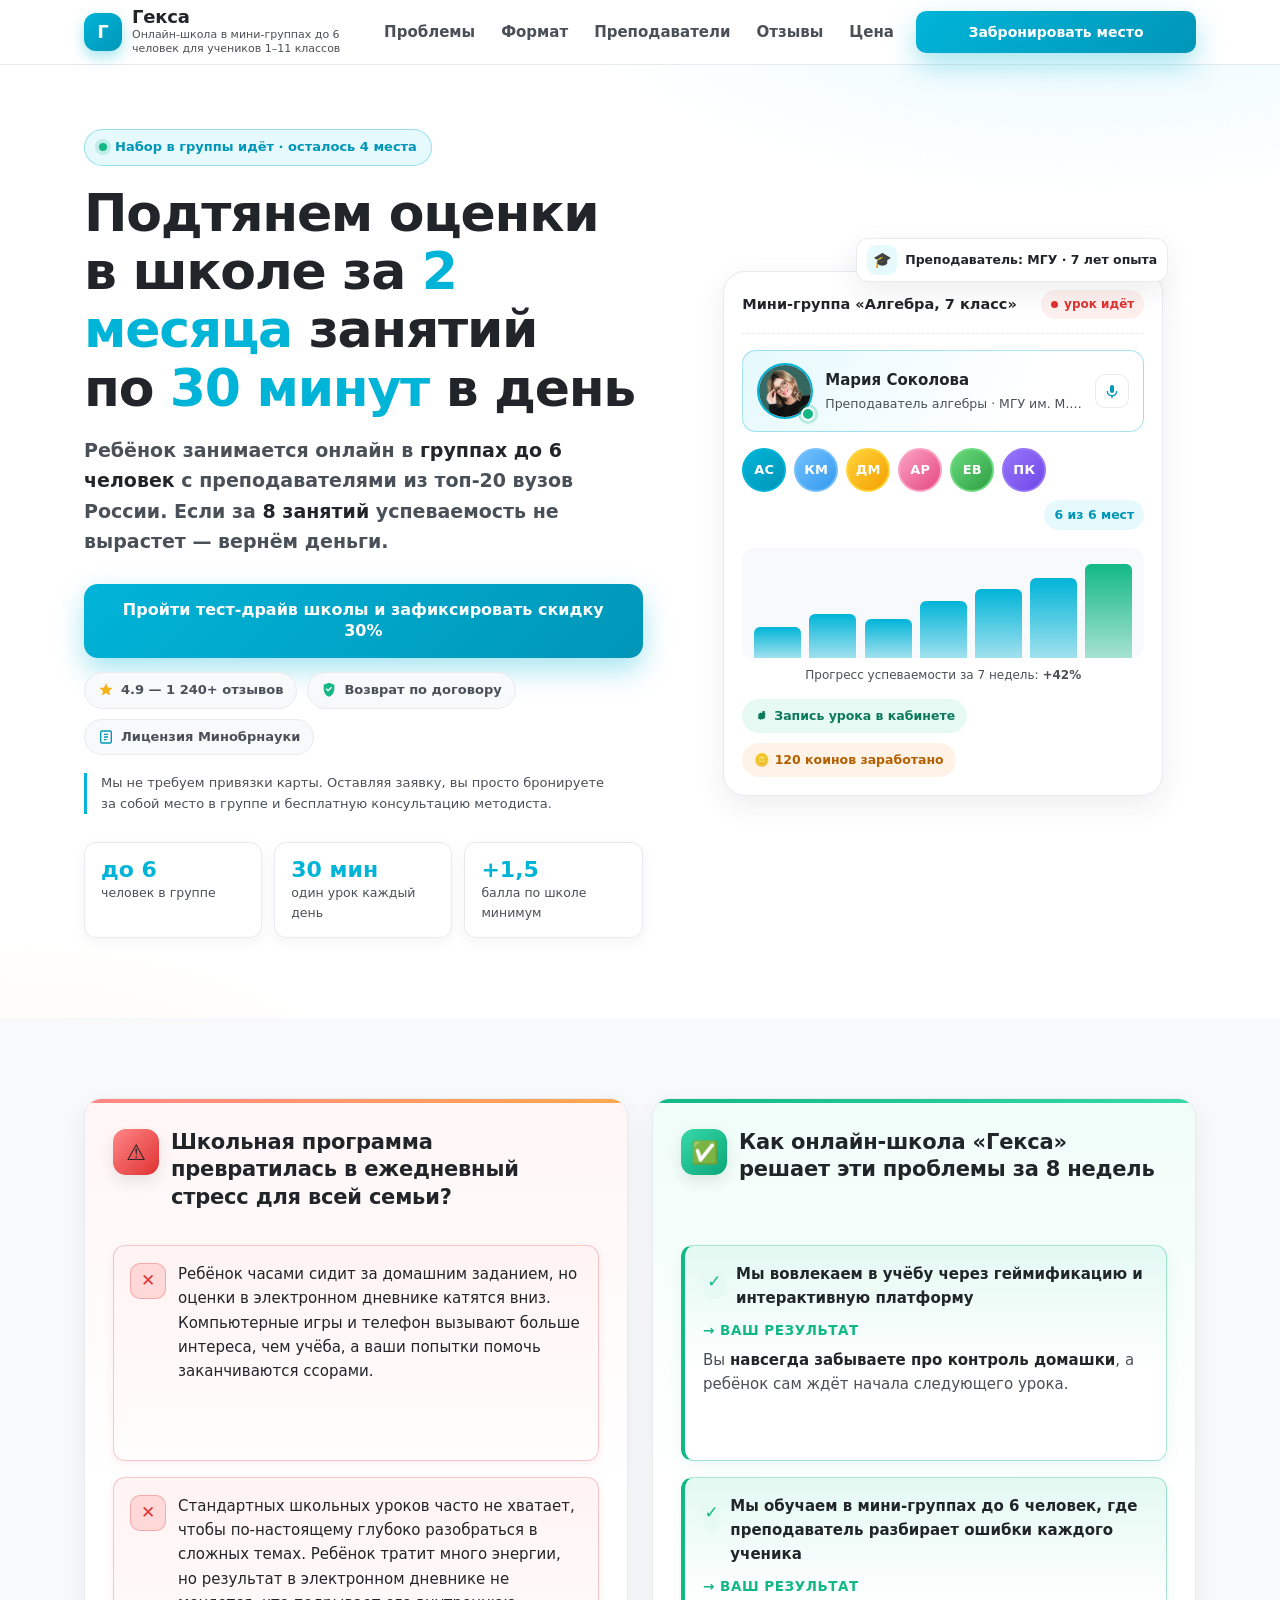
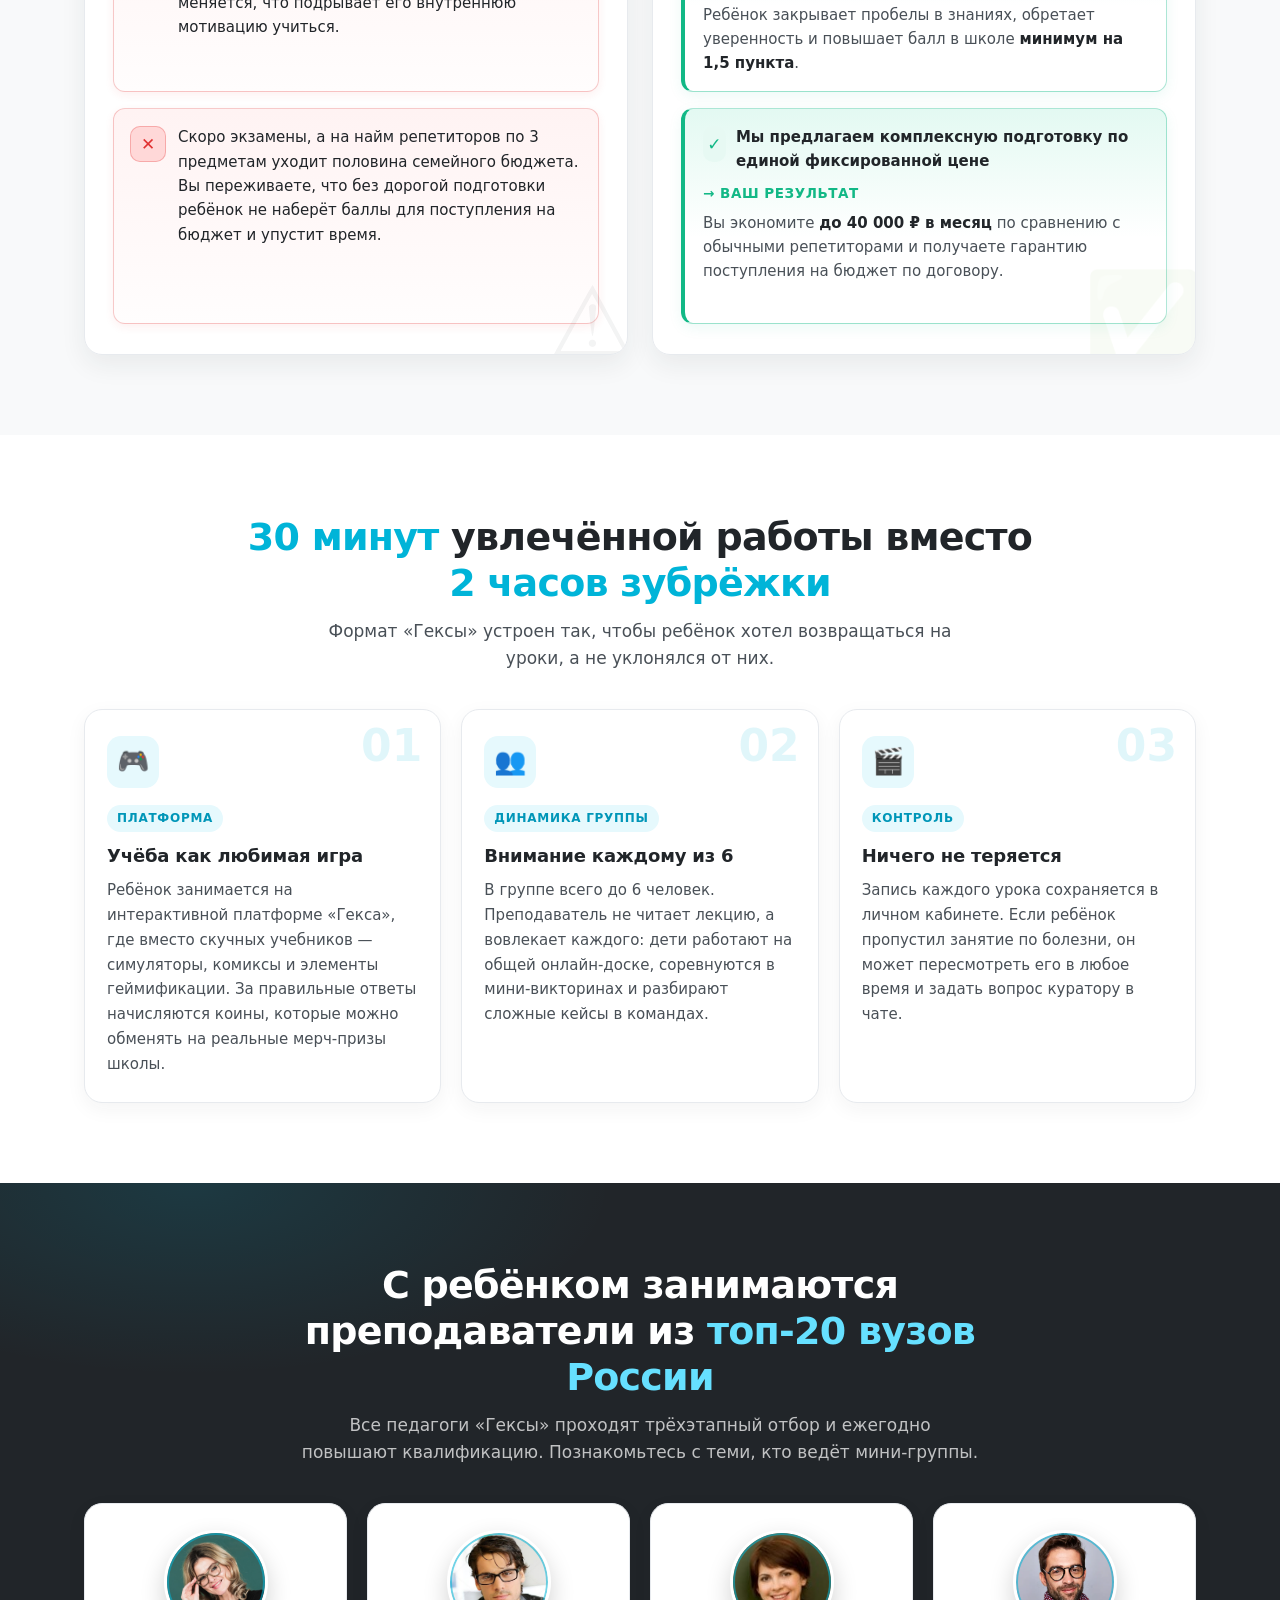
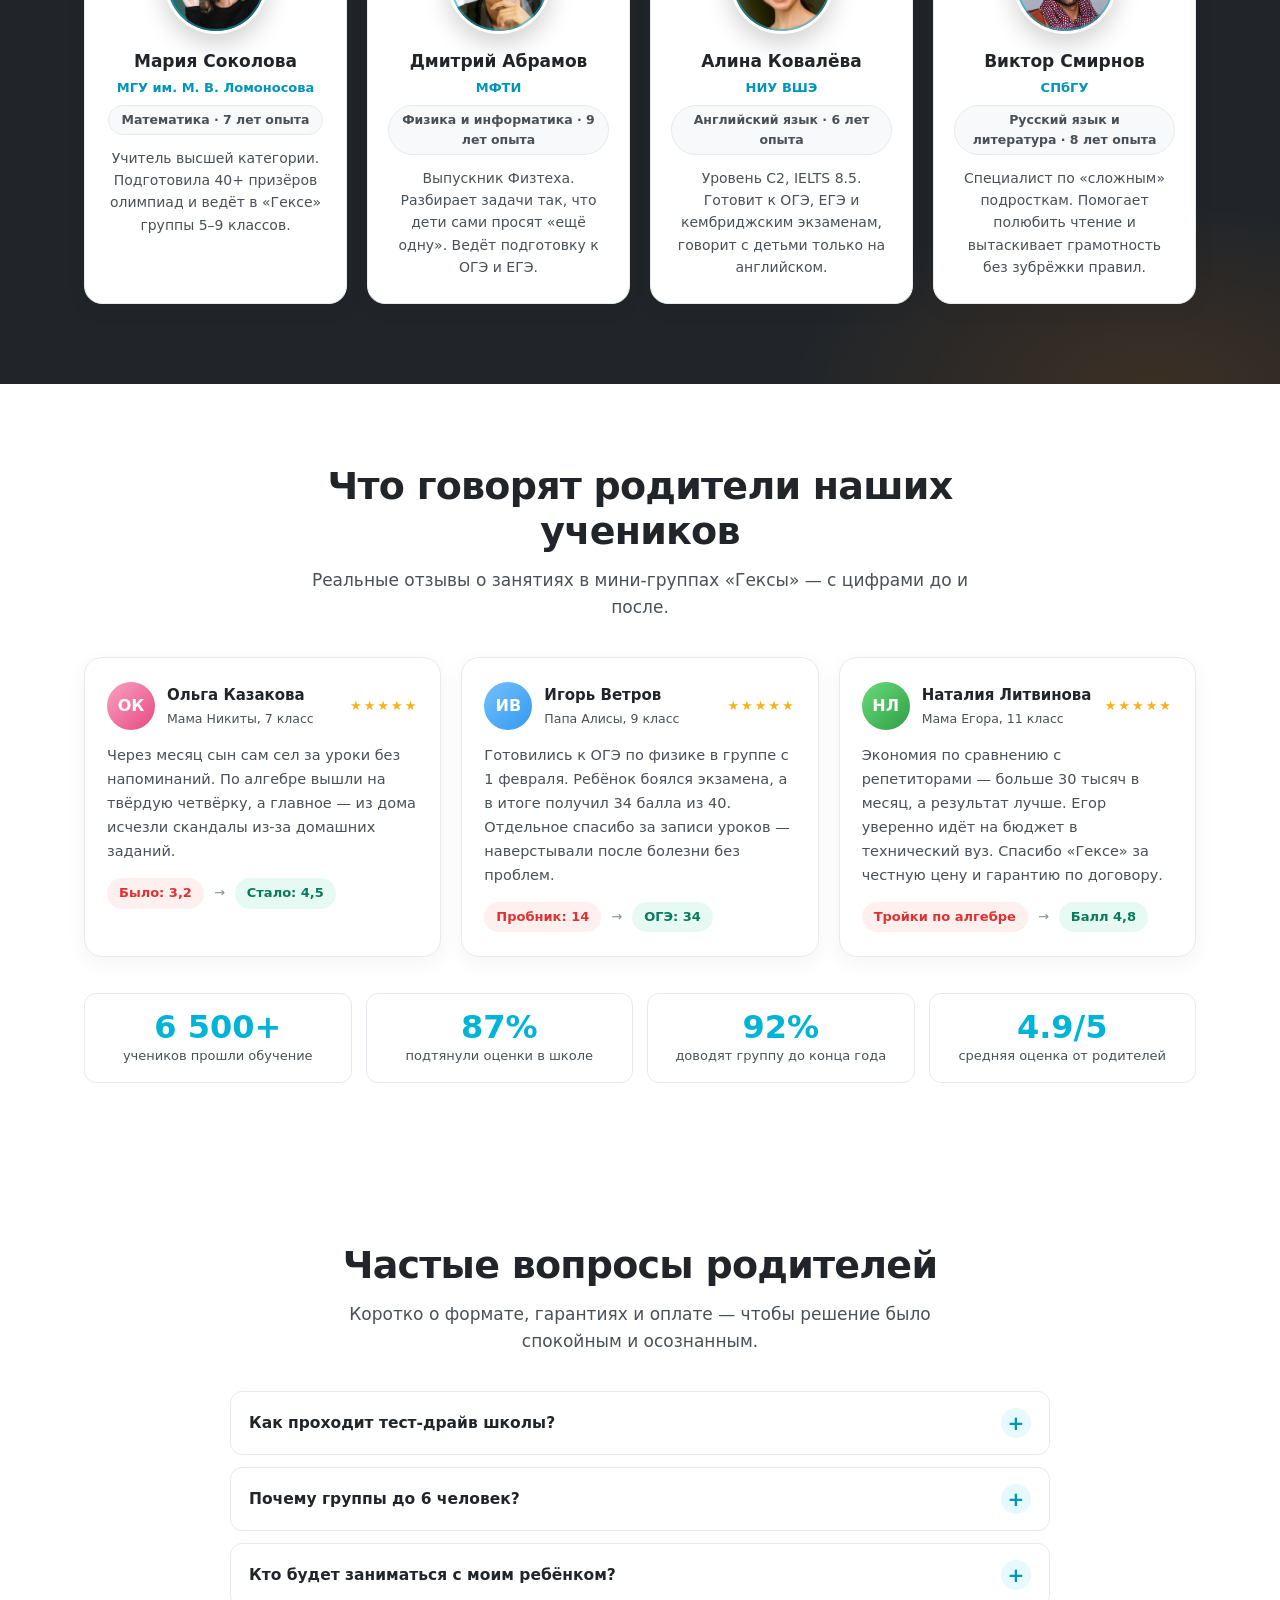
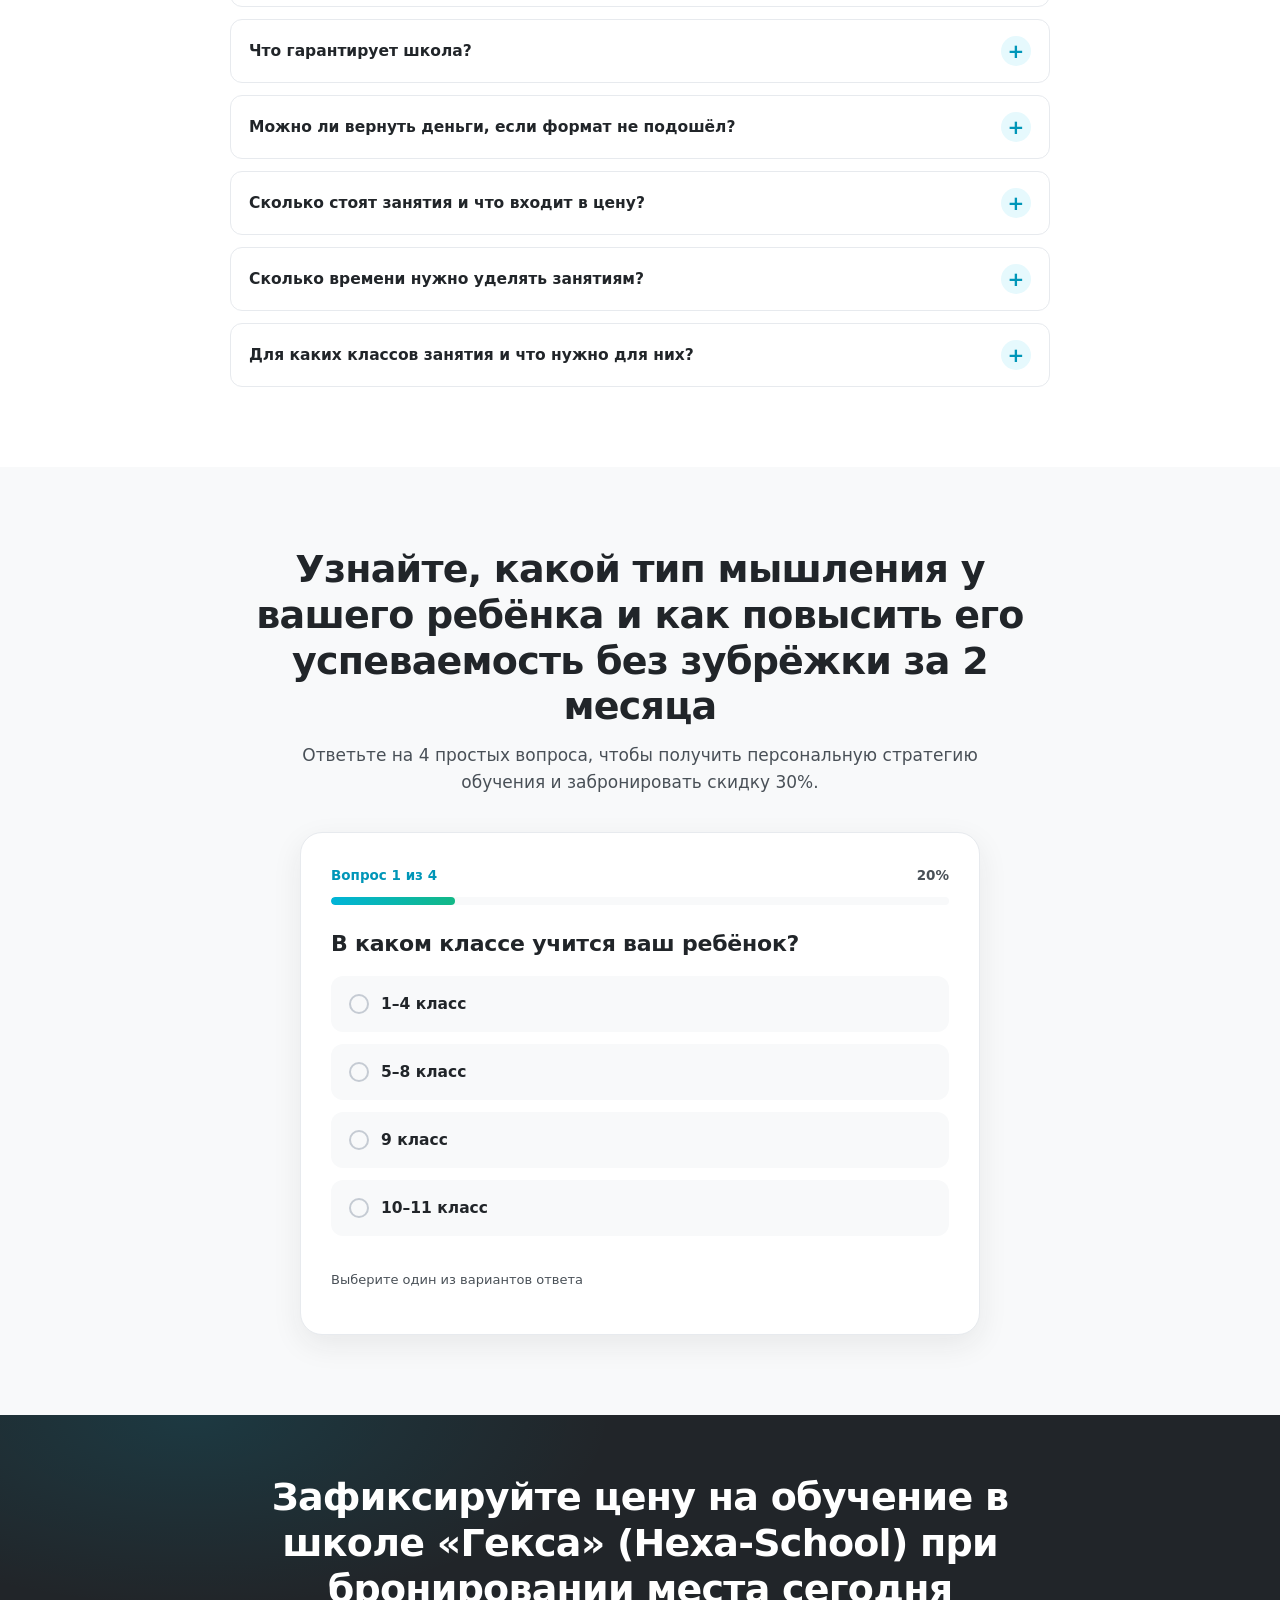
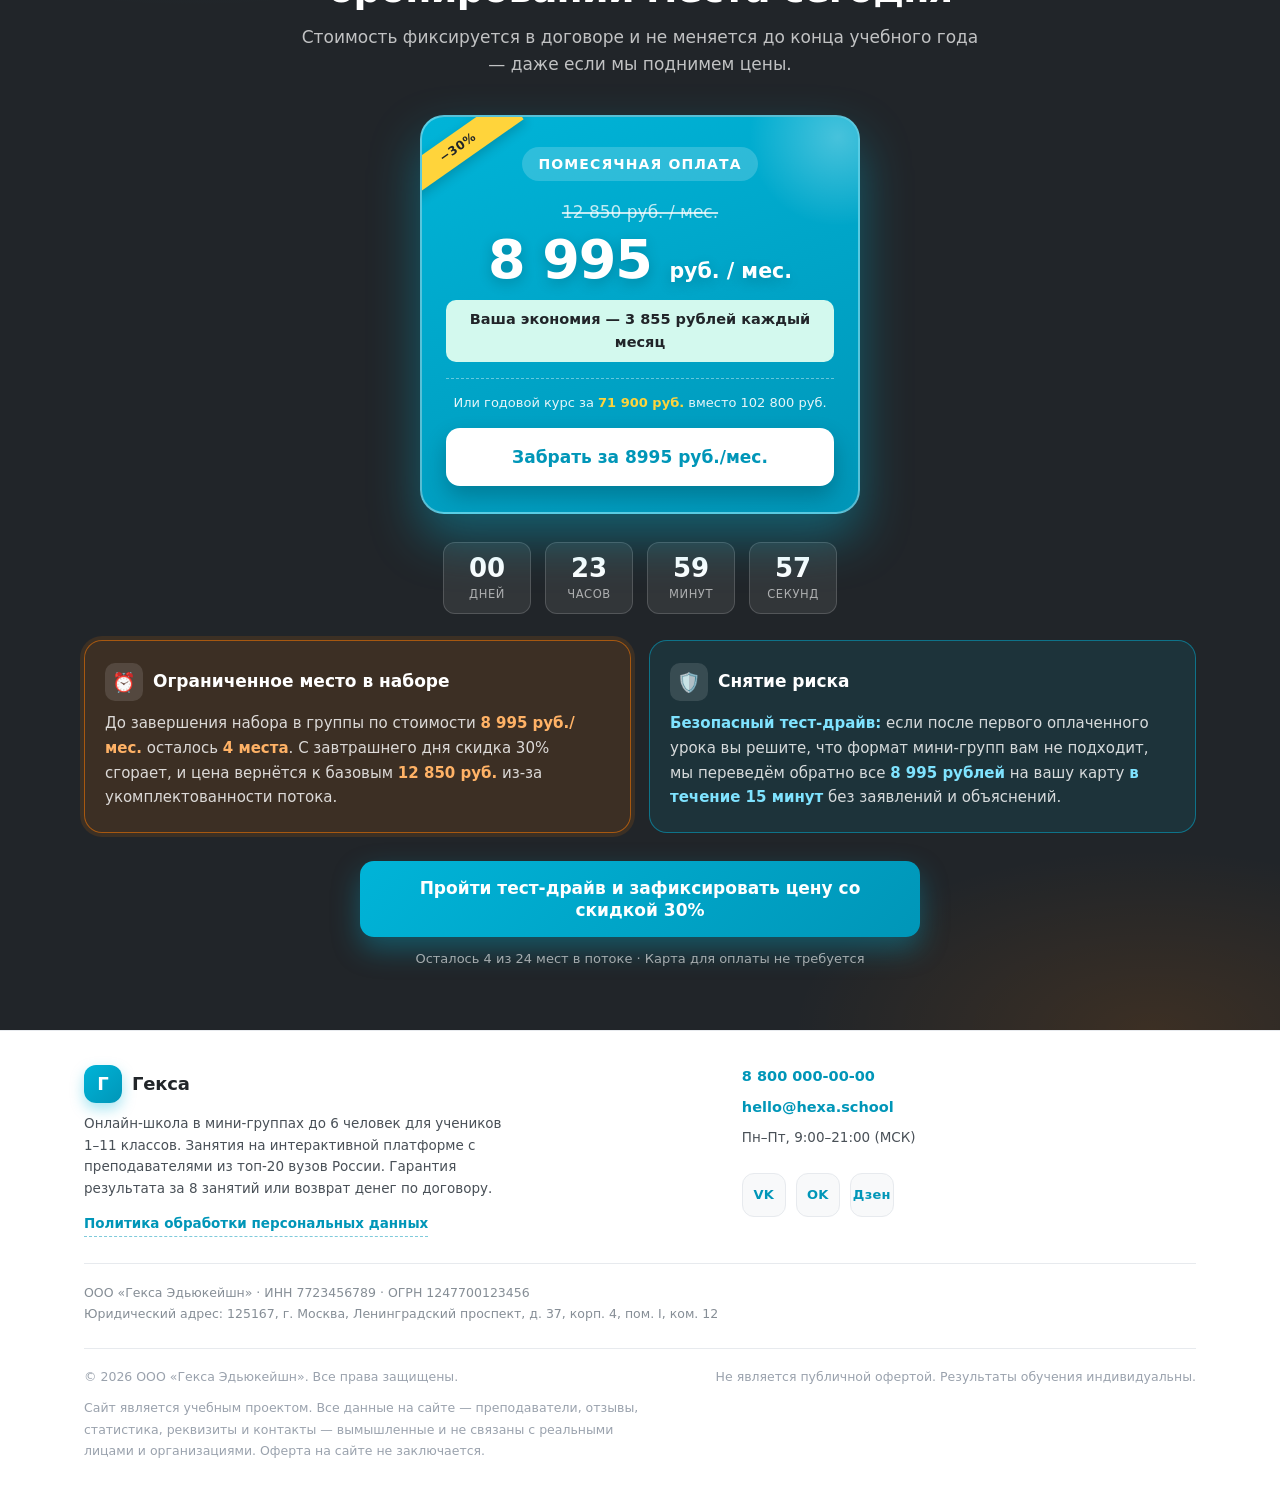
==== index.html @ 14f916c9 "Add files via upload" ====
<!DOCTYPE html>
<html lang="ru" class="no-js">
<head>
  <meta charset="UTF-8">
  <meta name="viewport" content="width=device-width, initial-scale=1.0">
  <title>Гекса — онлайн-школа в мини-группах до 6 человек для учеников 1–11 классов</title>
  <meta name="description" content="Подтянем оценки за 2 месяца занятий по 30 минут в день. Обучение в мини-группах до 6 человек с преподавателями из топ-20 вузов России. Гарантия результата за 8 занятий или возврат денег.">
  <link rel="icon" type="image/svg+xml" href="data:image/svg+xml,%3Csvg xmlns='http://www.w3.org/2000/svg' viewBox='0 0 64 64'%3E%3Cdefs%3E%3ClinearGradient id='g' x1='0' y1='0' x2='1' y2='1'%3E%3Cstop offset='0' stop-color='%2300b4d8'/%3E%3Cstop offset='1' stop-color='%2300769c'/%3E%3C/linearGradient%3E%3C/defs%3E%3Cpath d='M32 2 58 17v30L32 62 6 47V17z' fill='url(%23g)'/%3E%3Ctext x='32' y='43' font-family='Arial,sans-serif' font-size='30' font-weight='700' fill='white' text-anchor='middle'%3EГ%3C/text%3E%3C/svg%3E">
  <link rel="stylesheet" href="fonts.css">
  <style>
    /* ============ БАЗА И ПЕРЕМЕННЫЕ ============ */
    :root {
      --accent:        #00b4d8;
      --accent-dark:   #0096b8;
      --accent-soft:   #e6f9fd;
      --success:       #12b886;
      --success-soft:  #e7f9f3;
      --alert:         #ff7a00;
      --alert-soft:    #fff3e8;
      --ink:           #212529;
      --ink-soft:      #495057;
      --ink-mute:      #868e96;
      --bg:            #f8f9fa;
      --white:         #ffffff;
      --border:        #e7eaee;
      --radius:        18px;
      --radius-sm:     12px;
      --shadow:        0 10px 30px rgba(33, 37, 41, .08);
      --shadow-accent: 0 12px 28px rgba(0, 180, 216, .35);
      --container:     1160px;
    }

    *, *::before, *::after { box-sizing: border-box; }

    html { scroll-behavior: smooth; scroll-padding-top: 72px; }

    body {
      margin: 0;
      font-family: 'Inter', system-ui, -apple-system, 'Segoe UI', Roboto, sans-serif;
      font-size: 16px;
      line-height: 1.6;
      color: var(--ink);
      background: var(--white);
      -webkit-font-smoothing: antialiased;
      overflow-x: hidden;
    }

    img, svg { max-width: 100%; display: block; }
    h1, h2, h3, p { margin: 0; }
    ul { margin: 0; padding: 0; list-style: none; }
    a { color: inherit; }

    .container {
      width: 100%;
      max-width: var(--container);
      margin: 0 auto;
      padding: 0 20px;
    }

    .section {
      padding: 56px 0;
      background: var(--bg);
    }
    .section--white { background: var(--white); }

    /* Тёмная секция — в стиле финального оффера (переиспользуется для ритма страницы) */
    .section--dark {
      background:
        radial-gradient(700px 320px at 15% 0%, rgba(0, 180, 216, .14), transparent 60%),
        radial-gradient(600px 300px at 90% 100%, rgba(255, 122, 0, .12), transparent 60%),
        var(--ink);
      color: var(--white);
    }
    .section--dark .section-title { color: var(--white); }
    .section--dark .section-subtitle { color: rgba(255, 255, 255, .72); }
    /* Акцентный текст в заголовках на тёмном — светлее, чтобы не потеряться */
    .section--dark .accent-strong { color: #66e0ff; }

    .section-title {
      font-size: clamp(26px, 5vw, 38px);
      font-weight: 800;
      line-height: 1.2;
      letter-spacing: -.02em;
      text-align: center;
      max-width: 820px;
      margin: 0 auto 12px;
    }

    .section-subtitle {
      text-align: center;
      color: var(--ink-soft);
      max-width: 680px;
      margin: 0 auto 36px;
      font-size: clamp(15px, 2.5vw, 17px);
    }

    .accent { color: var(--accent); }
    .accent-strong { color: var(--accent); font-weight: 800; }

    /* ============ КНОПКИ ============ */
    .btn {
      display: inline-flex;
      align-items: center;
      justify-content: center;
      gap: 10px;
      width: 100%;
      min-height: 58px;
      padding: 16px 28px;
      font-family: inherit;
      font-size: 16px;
      font-weight: 700;
      line-height: 1.3;
      text-align: center;
      text-decoration: none;
      color: var(--white);
      background: linear-gradient(135deg, var(--accent) 0%, var(--accent-dark) 100%);
      border: none;
      border-radius: 14px;
      cursor: pointer;
      box-shadow: var(--shadow-accent);
      transition: transform .2s ease, box-shadow .2s ease, filter .2s ease;
    }
    .btn:hover, .btn:focus-visible {
      transform: translateY(-3px);
      box-shadow: 0 16px 34px rgba(0, 180, 216, .42);
      filter: brightness(1.05);
    }
    .btn:active { transform: translateY(-1px); }
    .btn--ghost {
      background: var(--white);
      color: var(--accent-dark);
      border: 2px solid var(--accent);
      box-shadow: none;
    }
    .btn--ghost:hover { background: var(--accent-soft); box-shadow: none; }

    /* ============ ШАПКА / HERO ============ */
    .site-header {
      position: sticky;
      top: 0;
      z-index: 50;
      background: rgba(255, 255, 255, .92);
      backdrop-filter: blur(10px);
      border-bottom: 1px solid var(--border);
    }

    .site-header__inner {
      display: flex;
      align-items: center;
      justify-content: space-between;
      gap: 16px;
      min-height: 64px;
    }

    .logo {
      display: flex;
      align-items: center;
      gap: 10px;
      text-decoration: none;
    }
    .logo__mark {
      flex: 0 0 auto;
      width: 38px;
      height: 38px;
      display: grid;
      place-items: center;
      color: var(--white);
      font-weight: 800;
      font-size: 18px;
      background: linear-gradient(135deg, var(--accent), var(--accent-dark));
      border-radius: 12px;
      box-shadow: 0 6px 14px rgba(0, 180, 216, .35);
    }
    .logo__text { display: flex; flex-direction: column; line-height: 1.15; }
    .logo__name { font-weight: 800; font-size: 18px; letter-spacing: -.01em; }
    .logo__tagline {
      font-size: 11px;
      color: var(--ink-soft);
      max-width: 230px;
      line-height: 1.3;
    }

    .nav__list {
      display: none;
      gap: 26px;
    }
    .nav__link {
      font-size: 15px;
      font-weight: 600;
      text-decoration: none;
      color: var(--ink-soft);
      transition: color .2s ease;
    }
    .nav__link:hover { color: var(--accent-dark); }

    .header-cta {
      display: none;
      min-height: 42px;
      padding: 10px 18px;
      font-size: 14px;
      border-radius: 10px;
      width: auto;
    }

    .hero {
      padding: 40px 0 56px;
      background:
        radial-gradient(900px 380px at 85% -10%, var(--accent-soft) 0%, transparent 60%),
        radial-gradient(700px 320px at 0% 110%, #fff8ef 0%, transparent 55%),
        var(--white);
      overflow: hidden;
    }

    .hero__grid {
      display: grid;
      grid-template-columns: 1fr;
      gap: 40px;
      align-items: center;
    }

    .hero__badge {
      display: inline-flex;
      align-items: center;
      gap: 8px;
      padding: 7px 14px;
      margin-bottom: 18px;
      font-size: 13px;
      font-weight: 600;
      color: var(--accent-dark);
      background: var(--accent-soft);
      border: 1px solid rgba(0, 180, 216, .35);
      border-radius: 999px;
    }
    .hero__badge-dot {
      width: 8px; height: 8px;
      border-radius: 50%;
      background: var(--success);
      box-shadow: 0 0 0 4px rgba(18, 184, 134, .18);
    }

    .hero__title {
      font-size: clamp(30px, 7vw, 52px);
      font-weight: 800;
      line-height: 1.12;
      letter-spacing: -.025em;
      margin-bottom: 18px;
    }

    .hero__subtitle {
      font-size: clamp(16px, 3vw, 19px);
      color: var(--ink-soft);
      margin-bottom: 28px;
      max-width: 560px;
    }
    .hero__subtitle strong { color: var(--ink); font-weight: 700; }

    .hero__cta { margin-bottom: 14px; }

    .hero__microtext {
      font-size: 13px;
      line-height: 1.55;
      color: var(--ink-soft);
      max-width: 520px;
      padding-left: 14px;
      border-left: 3px solid var(--accent);
    }

    .hero__stats {
      display: flex;
      flex-wrap: wrap;
      gap: 12px;
      margin-top: 28px;
    }
    .hero__stat {
      flex: 1 1 130px;
      padding: 14px 16px;
      background: var(--white);
      border: 1px solid var(--border);
      border-radius: var(--radius-sm);
      box-shadow: 0 4px 14px rgba(33, 37, 41, .05);
    }
    .hero__stat-value { font-size: 22px; font-weight: 800; color: var(--accent); line-height: 1.2; }
    .hero__stat-label { font-size: 12.5px; color: var(--ink-soft); }

    /* --- Визуальная карточка платформы --- */
    .platform-card {
      position: relative;
      background: var(--white);
      border: 1px solid var(--border);
      border-radius: 22px;
      box-shadow: var(--shadow);
      padding: 18px;
      max-width: 440px;
      margin: 0 auto;
      width: 100%;
    }
    .platform-card::before {
      content: "";
      position: absolute;
      inset: -14px -14px auto auto;
      width: 120px; height: 120px;
      background: radial-gradient(circle, rgba(0,180,216,.25), transparent 70%);
      border-radius: 50%;
      z-index: -1;
    }

    .platform-card__top {
      display: flex;
      align-items: center;
      justify-content: space-between;
      gap: 10px;
      padding-bottom: 14px;
      border-bottom: 1px dashed var(--border);
      margin-bottom: 16px;
    }
    .platform-card__room { font-size: 14.5px; font-weight: 700; }
    .platform-card__live {
      display: inline-flex;
      align-items: center;
      gap: 6px;
      font-size: 12px;
      font-weight: 700;
      color: #e03131;
      background: #fff0f0;
      padding: 5px 10px;
      border-radius: 999px;
    }
    .platform-card__live::before {
      content: "";
      width: 7px; height: 7px;
      border-radius: 50%;
      background: #e03131;
      animation: pulse 1.4s infinite;
    }
    @keyframes pulse {
      0%, 100% { opacity: 1; }
      50% { opacity: .3; }
    }

    .group-row {
      display: flex;
      align-items: center;
      gap: 8px;
      flex-wrap: wrap;
      margin-bottom: 18px;
    }
    .avatar {
      width: 44px; height: 44px;
      display: grid;
      place-items: center;
      font-size: 13px;
      font-weight: 700;
      color: var(--white);
      background: var(--bg);
      border: 2px solid var(--border);
      border-radius: 50%;
      letter-spacing: .02em;
    }
    .avatar--t { background: linear-gradient(135deg, var(--accent), var(--accent-dark)); border-color: var(--accent); }
    .avatar--k { background: linear-gradient(135deg, #74c0fc, #339af0); border-color: #74c0fc; }
    .avatar--d { background: linear-gradient(135deg, #ffd43b, #f59f00); border-color: #ffd43b; }
    .avatar--a { background: linear-gradient(135deg, #faa2c1, #e64980); border-color: #faa2c1; }
    .avatar--e { background: linear-gradient(135deg, #69db7c, #2f9e44); border-color: #69db7c; }
    .avatar--p { background: linear-gradient(135deg, #9775fa, #7048e8); border-color: #9775fa; }
    .group-row__count {
      font-size: 12.5px;
      font-weight: 600;
      color: var(--ink-soft);
      margin-left: auto;
      background: var(--accent-soft);
      color: var(--accent-dark);
      padding: 5px 10px;
      border-radius: 999px;
    }

    /* Превью преподавателя в видеосвязи */
    .video-teacher {
      display: flex;
      align-items: center;
      gap: 12px;
      padding: 12px 14px;
      margin-bottom: 16px;
      background: linear-gradient(120deg, var(--accent-soft), #fff 70%);
      border: 1px solid rgba(0, 180, 216, .35);
      border-radius: 14px;
    }
    .video-teacher__frame {
      position: relative;
      flex: 0 0 auto;
      line-height: 0;
    }
    .video-teacher__img {
      width: 56px; height: 56px;
      border-radius: 50%;
      object-fit: cover;
      border: 2px solid var(--accent);
    }
    .video-teacher__live-dot {
      position: absolute;
      right: -2px; bottom: -2px;
      width: 14px; height: 14px;
      background: var(--success);
      border: 2px solid var(--white);
      border-radius: 50%;
      box-shadow: 0 0 0 3px rgba(18, 184, 134, .25);
      animation: pulse 1.6s infinite;
    }
    .video-teacher__info { display: grid; gap: 2px; min-width: 0; }
    .video-teacher__name {
      font-size: 15px;
      font-weight: 800;
      color: var(--ink);
      white-space: nowrap;
      overflow: hidden;
      text-overflow: ellipsis;
    }
    .video-teacher__role {
      font-size: 12.5px;
      color: var(--ink-soft);
      white-space: nowrap;
      overflow: hidden;
      text-overflow: ellipsis;
    }
    .video-teacher__mic {
      margin-left: auto;
      flex: 0 0 auto;
      width: 34px; height: 34px;
      display: grid;
      place-items: center;
      background: var(--white);
      border: 1px solid var(--border);
      border-radius: 10px;
    }

    /* Бейджи доверия */
    .trust-badges {
      display: flex;
      flex-wrap: wrap;
      gap: 10px;
      margin-bottom: 18px;
    }
    .trust-badge {
      display: inline-flex;
      align-items: center;
      gap: 7px;
      font-size: 13px;
      font-weight: 600;
      color: var(--ink-soft);
      background: var(--bg);
      border: 1px solid var(--border);
      border-radius: 999px;
      padding: 7px 13px;
    }

    .chart {
      display: flex;
      align-items: flex-end;
      gap: 8px;
      height: 110px;
      padding: 12px 12px 0;
      background: var(--bg);
      border-radius: var(--radius-sm);
      margin-bottom: 14px;
    }
    .chart__bar {
      flex: 1;
      border-radius: 6px 6px 0 0;
      background: linear-gradient(180deg, var(--accent), rgba(0,180,216,.35));
      min-width: 12px;
      animation: grow 1s ease both;
    }
    .chart__bar--last { background: linear-gradient(180deg, var(--success), rgba(18,184,134,.35)); }
    @keyframes grow {
      from { transform: scaleY(.2); transform-origin: bottom; opacity: .4; }
      to   { transform: scaleY(1);  transform-origin: bottom; opacity: 1; }
    }
    .chart__caption {
      font-size: 12px;
      color: var(--ink-soft);
      text-align: center;
      margin-top: -6px;
      margin-bottom: 14px;
    }

    .platform-card__footer {
      display: flex;
      align-items: center;
      justify-content: space-between;
      gap: 10px;
      flex-wrap: wrap;
    }
    .platform-pill {
      display: inline-flex;
      align-items: center;
      gap: 6px;
      font-size: 12.5px;
      font-weight: 600;
      padding: 7px 12px;
      border-radius: 999px;
      background: var(--success-soft);
      color: #0b7a5b;
    }
    .platform-pill--coins { background: var(--alert-soft); color: #b45f00; }

    .float-note {
      position: absolute;
      right: -6px;
      top: -34px;
      display: none;
      align-items: center;
      gap: 8px;
      font-size: 12.5px;
      font-weight: 700;
      background: var(--white);
      border: 1px solid var(--border);
      border-radius: 12px;
      padding: 6px 10px;
      box-shadow: var(--shadow);
      white-space: nowrap;
    }
    .float-note__cap {
      width: 30px; height: 30px;
      display: grid;
      place-items: center;
      font-size: 15px;
      background: var(--accent-soft);
      border-radius: 9px;
    }

    /* ============ БЛОК 2: ПРОБЛЕМЫ И РЕШЕНИЯ ============ */
    .split {
      display: grid;
      grid-template-columns: 1fr;
      gap: 24px;
    }

    .panel {
      position: relative;
      overflow: hidden;
      background: var(--white);
      border: 1px solid var(--border);
      border-radius: var(--radius);
      padding: 26px 20px 24px;
      box-shadow: 0 10px 26px rgba(33, 37, 41, .07);
      transition: transform .25s ease, box-shadow .25s ease;
    }
    .panel:hover {
      transform: translateY(-4px);
      box-shadow: 0 16px 34px rgba(33, 37, 41, .11);
    }
    .panel::before {
      content: "";
      position: absolute;
      top: 0; left: 0; right: 0;
      height: 4px;
    }
    .panel--pain { background: linear-gradient(180deg, #fff6f6, var(--white) 46%); }
    .panel--pain::before { background: linear-gradient(90deg, #ff8787, #ffa94d); }
    .panel--pain::after {
      content: "⚠️";
      position: absolute;
      right: -8px; bottom: -16px;
      font-size: 96px;
      line-height: 1;
      opacity: .05;
      pointer-events: none;
    }
    .panel--fix { background: linear-gradient(180deg, #f0fdf8, var(--white) 46%); }
    .panel--fix::before { background: linear-gradient(90deg, #12b886, #38d9a9); }
    .panel--fix::after {
      content: "✅";
      position: absolute;
      right: -8px; bottom: -16px;
      font-size: 96px;
      line-height: 1;
      opacity: .05;
      pointer-events: none;
    }
    .panel__head {
      display: flex;
      align-items: center;
      gap: 12px;
      margin-bottom: 20px;
    }
    .panel__icon {
      flex: 0 0 auto;
      width: 46px; height: 46px;
      display: grid;
      place-items: center;
      font-size: 22px;
      border-radius: 13px;
      box-shadow: 0 6px 14px rgba(33, 37, 41, .1);
    }
    .panel--pain .panel__icon { background: linear-gradient(135deg, #ff8787, #e03131); }
    .panel--fix .panel__icon  { background: linear-gradient(135deg, #38d9a9, #0ca678); }
    .panel__title {
      font-size: clamp(18px, 3.5vw, 21px);
      font-weight: 800;
      line-height: 1.3;
      letter-spacing: -.01em;
      text-wrap: balance;
    }

    .item-list { display: grid; gap: 16px; }

    .item {
      display: grid;
      grid-template-columns: 36px 1fr;
      gap: 12px;
      align-items: start;
      font-size: 15px;
      line-height: 1.62;
      color: var(--ink);
      font-weight: 500;
    }
    .item__mark {
      width: 36px; height: 36px;
      display: grid;
      place-items: center;
      font-size: 17px;
      font-weight: 800;
      border-radius: 10px;
      margin-top: 1px;
    }
    .item--pain .item__mark {
      background: #ffd8d8;
      color: #e03131;
      box-shadow: inset 0 0 0 1px rgba(224, 49, 49, .28);
    }
    .item--fix .item__mark {
      background: var(--accent-soft);
      color: var(--accent-dark);
      box-shadow: inset 0 0 0 1px rgba(0, 180, 216, .28);
    }
    .item strong { color: var(--ink); font-weight: 800; }

    .fix-card {
      background: linear-gradient(180deg, #e3f9f2, var(--white) 60%);
      border: 1px solid rgba(18, 184, 134, .35);
      border-left: 4px solid #12b886;
      border-radius: var(--radius-sm);
      padding: 16px 16px 16px 18px;
      box-shadow: 0 4px 14px rgba(18, 184, 134, .08);
    }
    .fix-card__do {
      display: flex;
      gap: 10px;
      align-items: flex-start;
      font-size: 15px;
      font-weight: 600;
      color: var(--ink);
      margin-bottom: 10px;
    }
    .fix-card__arrow {
      display: flex;
      align-items: center;
      gap: 8px;
      font-size: 13.5px;
      font-weight: 700;
      color: var(--success);
      text-transform: uppercase;
      letter-spacing: .04em;
      margin-bottom: 6px;
    }
    .fix-card__result {
      font-size: 15px;
      color: var(--ink-soft);
      line-height: 1.6;
    }
    .fix-card__result strong { color: var(--ink); font-weight: 700; }

    /* ============ БЛОК 3: ФОРМАТ ============ */
    .cards-3 {
      display: grid;
      grid-template-columns: 1fr;
      gap: 20px;
    }
    .feature-card {
      position: relative;
      background: var(--white);
      border: 1px solid var(--border);
      border-radius: var(--radius);
      padding: 26px 22px;
      box-shadow: 0 6px 20px rgba(33, 37, 41, .05);
      transition: transform .25s ease, box-shadow .25s ease;
      overflow: hidden;
    }
    .feature-card:hover {
      transform: translateY(-6px);
      box-shadow: 0 18px 36px rgba(33, 37, 41, .1);
    }
    .feature-card::after {
      content: "";
      position: absolute;
      top: 0; left: 0;
      width: 100%; height: 4px;
      background: linear-gradient(90deg, var(--accent), var(--success));
      transform: scaleX(0);
      transform-origin: left;
      transition: transform .3s ease;
    }
    .feature-card:hover::after { transform: scaleX(1); }

    .feature-card__num {
      position: absolute;
      top: 14px; right: 18px;
      font-size: 44px;
      font-weight: 800;
      color: rgba(0, 180, 216, .12);
      line-height: 1;
    }
    .feature-card__icon {
      width: 52px; height: 52px;
      display: grid;
      place-items: center;
      font-size: 26px;
      background: var(--accent-soft);
      border-radius: 14px;
      margin-bottom: 16px;
    }
    .feature-card__label {
      display: inline-block;
      font-size: 12px;
      font-weight: 700;
      text-transform: uppercase;
      letter-spacing: .06em;
      color: var(--accent-dark);
      background: var(--accent-soft);
      padding: 4px 10px;
      border-radius: 999px;
      margin-bottom: 10px;
    }
    .feature-card__title {
      font-size: 18px;
      font-weight: 800;
      margin-bottom: 8px;
      letter-spacing: -.01em;
    }
    .feature-card__text { font-size: 15px; color: var(--ink-soft); line-height: 1.65; }

    /* ============ БЛОК FAQ ============ */
    .faq-list {
      max-width: 820px;
      margin: 0 auto;
      display: grid;
      gap: 12px;
    }
    .faq-item {
      background: var(--white);
      border: 1px solid var(--border);
      border-radius: var(--radius-sm);
      transition: border-color .2s ease, box-shadow .2s ease;
    }
    .faq-item[open] {
      border-color: rgba(0, 180, 216, .5);
      box-shadow: 0 10px 26px rgba(33, 37, 41, .07);
    }
    .faq-item__q {
      list-style: none;
      cursor: pointer;
      display: flex;
      align-items: center;
      justify-content: space-between;
      gap: 14px;
      padding: 16px 18px;
      font-size: 15.5px;
      font-weight: 800;
      line-height: 1.4;
      color: var(--ink);
      margin: 0;
      user-select: none;
      -webkit-user-select: none;
    }
    .faq-item__q::-webkit-details-marker { display: none; }
    .faq-item__q::after {
      content: '+';
      flex: 0 0 auto;
      display: grid;
      place-items: center;
      width: 30px;
      height: 30px;
      border-radius: 50%;
      background: var(--accent-soft);
      color: var(--accent-dark);
      font-size: 20px;
      font-weight: 700;
      line-height: 1;
      transition: transform .25s ease, background .2s ease, color .2s ease;
    }
    .faq-item[open] .faq-item__q::after {
      transform: rotate(45deg);
      background: var(--accent);
      color: var(--white);
    }
    .faq-item__a {
      padding: 0 18px 16px;
      font-size: 15px;
      color: var(--ink-soft);
      line-height: 1.65;
    }
    .faq-item__a p { margin: 0; }
    .faq-item__a p + p { margin-top: 10px; }

    /* ============ БЛОК 4: КВИЗ ============ */
    .quiz-wrap {
      max-width: 680px;
      margin: 0 auto;
      background: var(--white);
      border: 1px solid var(--border);
      border-radius: 22px;
      box-shadow: var(--shadow);
      padding: 26px 20px;
    }

    .quiz__meta {
      display: flex;
      align-items: center;
      justify-content: space-between;
      gap: 12px;
      font-size: 13.5px;
      font-weight: 700;
      color: var(--ink-soft);
      margin-bottom: 10px;
    }
    .quiz__meta-step { color: var(--accent-dark); }

    .quiz__bar {
      height: 8px;
      background: var(--bg);
      border-radius: 999px;
      overflow: hidden;
      margin-bottom: 24px;
    }
    .quiz__bar-fill {
      height: 100%;
      width: 20%;
      background: linear-gradient(90deg, var(--accent), var(--success));
      border-radius: 999px;
      transition: width .4s ease;
    }

    .quiz-step { display: none; animation: fadeIn .35s ease; }
    .quiz-step.is-active { display: block; }
    @keyframes fadeIn {
      from { opacity: 0; transform: translateY(10px); }
      to   { opacity: 1; transform: translateY(0); }
    }

    .quiz-step__title {
      font-size: clamp(18px, 4vw, 22px);
      font-weight: 800;
      line-height: 1.35;
      margin-bottom: 18px;
      letter-spacing: -.01em;
    }

    .quiz-options { display: grid; gap: 12px; }

    .quiz-option {
      display: flex;
      align-items: center;
      gap: 12px;
      width: 100%;
      min-height: 56px;
      padding: 14px 16px;
      font-family: inherit;
      font-size: 15.5px;
      font-weight: 600;
      line-height: 1.4;
      text-align: left;
      color: var(--ink);
      background: var(--bg);
      border: 2px solid transparent;
      border-radius: var(--radius-sm);
      cursor: pointer;
      transition: border-color .2s ease, background .2s ease, transform .15s ease;
    }
    .quiz-option::before {
      content: "";
      flex: 0 0 auto;
      width: 20px; height: 20px;
      border: 2px solid #c5cbd3;
      border-radius: 50%;
      transition: border-color .2s ease, box-shadow .2s ease;
    }
    .quiz-option:hover, .quiz-option:focus-visible {
      border-color: var(--accent);
      background: var(--accent-soft);
      transform: translateX(4px);
    }
    .quiz-option:hover::before { border-color: var(--accent); }
    .quiz-option.is-selected {
      border-color: var(--accent);
      background: var(--accent-soft);
    }
    .quiz-option.is-selected::before {
      border-color: var(--accent);
      box-shadow: inset 0 0 0 4px var(--white), inset 0 0 0 10px var(--accent);
    }

    .quiz__footer {
      display: flex;
      align-items: center;
      justify-content: space-between;
      gap: 12px;
      margin-top: 22px;
      min-height: 44px;
    }
    .quiz__back {
      font-family: inherit;
      font-size: 14.5px;
      font-weight: 600;
      color: var(--ink-soft);
      background: none;
      border: none;
      cursor: pointer;
      padding: 10px 4px;
      transition: color .2s ease;
    }
    .quiz__back:hover { color: var(--ink); }
    .quiz__back[hidden] { display: none; }
    .quiz__hint { font-size: 13px; color: var(--ink-soft); }

    /* --- Финальная форма --- */
    .lead-form { display: grid; gap: 14px; }
    .field { display: grid; gap: 6px; }
    .field label {
      font-size: 13.5px;
      font-weight: 700;
      color: var(--ink);
    }
    .field input {
      width: 100%;
      min-height: 54px;
      padding: 14px 16px;
      font-family: inherit;
      font-size: 16px;
      color: var(--ink);
      background: var(--bg);
      border: 2px solid var(--border);
      border-radius: var(--radius-sm);
      transition: border-color .2s ease, background .2s ease;
    }
    .field input:focus {
      outline: none;
      border-color: var(--accent);
      background: var(--white);
    }
    .field input::placeholder { color: #9aa2ad; }
    .form-note {
      font-size: 12.5px;
      color: var(--ink-soft);
      text-align: center;
      line-height: 1.5;
    }
    .form-success {
      display: none;
      text-align: center;
      padding: 20px 6px;
      animation: fadeIn .4s ease;
    }
    .form-success.is-visible { display: block; }
    .form-success__icon {
      width: 64px; height: 64px;
      display: grid;
      place-items: center;
      margin: 0 auto 16px;
      font-size: 30px;
      background: var(--success-soft);
      border-radius: 50%;
    }
    .form-success__title { font-size: 20px; font-weight: 800; margin-bottom: 8px; }
    .form-success__text { font-size: 15px; color: var(--ink-soft); }
    .form-success__btn { margin-top: 20px; }

    /* ============ БЛОК 5: ФИНАЛЬНЫЙ ОФФЕР ============ */
    .offer {
      background:
        radial-gradient(700px 320px at 15% 0%, rgba(0,180,216,.14), transparent 60%),
        radial-gradient(600px 300px at 90% 100%, rgba(255,122,0,.12), transparent 60%),
        var(--ink);
      color: var(--white);
      padding: 60px 0;
    }
    .offer .section-title { color: var(--white); }
    .offer .section-subtitle { color: rgba(255, 255, 255, .72); }

    .offer__grid {
      display: grid;
      grid-template-columns: 1fr;
      gap: 18px;
      margin-bottom: 28px;
    }

    .offer-box {
      border-radius: var(--radius);
      padding: 22px 20px;
      border: 1px solid;
    }
    .offer-box--urgent {
      background: rgba(255, 122, 0, .12);
      border-color: rgba(255, 122, 0, .55);
      box-shadow: 0 0 0 4px rgba(255, 122, 0, .12);
    }
    .offer-box--safe {
      background: rgba(0, 180, 216, .1);
      border-color: rgba(0, 180, 216, .5);
    }
    .offer-box__head {
      display: flex;
      align-items: center;
      gap: 10px;
      font-size: 17px;
      font-weight: 800;
      margin-bottom: 10px;
    }
    .offer-box__emoji {
      width: 38px; height: 38px;
      display: grid;
      place-items: center;
      font-size: 19px;
      background: rgba(255, 255, 255, .12);
      border-radius: 10px;
      flex: 0 0 auto;
    }
    .offer-box__text {
      font-size: 15px;
      line-height: 1.65;
      color: rgba(255, 255, 255, .82);
    }
    .offer-box__text strong { color: var(--white); font-weight: 700; }
    .offer-box--urgent .offer-box__text strong { color: #ffb266; }
    .offer-box--safe .offer-box__text strong { color: #7fe3ff; }

    /* --- Карточка тарифа --- */
    .price-card {
      position: relative;
      max-width: 440px;
      margin: 0 auto 28px;
      padding: 30px 24px 26px;
      text-align: center;
      background: linear-gradient(160deg, var(--accent) 0%, var(--accent-dark) 100%);
      color: var(--white);
      border: 2px solid rgba(255, 255, 255, .35);
      border-radius: 24px;
      box-shadow: 0 24px 50px rgba(0, 180, 216, .4);
      overflow: hidden;
      cursor: pointer;
      transition: transform .25s ease, box-shadow .25s ease;
      -webkit-tap-highlight-color: transparent;
    }
    .price-card:hover, .price-card:focus-visible {
      transform: translateY(-6px) scale(1.02);
      box-shadow: 0 32px 64px rgba(0, 180, 216, .55);
      outline: none;
    }
    .price-card:active { transform: translateY(-2px) scale(1); }
    .price-card::before {
      content: "";
      position: absolute;
      top: -70px; right: -70px;
      width: 180px; height: 180px;
      background: radial-gradient(circle, rgba(255,255,255,.28), transparent 70%);
      border-radius: 50%;
    }
    .price-card__badge {
      position: absolute;
      top: 16px; left: -34px;
      transform: rotate(-35deg);
      width: 140px;
      padding: 5px 0;
      font-size: 12px;
      font-weight: 800;
      letter-spacing: .06em;
      text-transform: uppercase;
      text-align: center;
      color: var(--ink);
      background: #ffd43b;
      box-shadow: 0 4px 12px rgba(0, 0, 0, .18);
    }
    .price-card__plan {
      position: relative;
      display: inline-block;
      font-size: 14px;
      font-weight: 700;
      text-transform: uppercase;
      letter-spacing: .08em;
      background: rgba(255, 255, 255, .18);
      padding: 6px 16px;
      border-radius: 999px;
      margin-bottom: 18px;
    }
    .price-card__old {
      display: block;
      font-size: 17px;
      font-weight: 500;
      color: rgba(255, 255, 255, .75);
      text-decoration: line-through;
      text-decoration-thickness: 2px;
      margin-bottom: 4px;
    }
    .price-card__new {
      display: block;
      font-size: clamp(40px, 9vw, 54px);
      font-weight: 800;
      line-height: 1.1;
      letter-spacing: -.02em;
      color: var(--white);
      text-shadow: 0 4px 14px rgba(0, 0, 0, .2);
      margin-bottom: 10px;
    }
    .price-card__new span {
      font-size: .38em;
      font-weight: 600;
      letter-spacing: 0;
    }
    .price-card__save {
      display: inline-block;
      font-size: 14.5px;
      font-weight: 700;
      color: var(--ink);
      background: #d3f9ee;
      padding: 8px 16px;
      border-radius: 10px;
      margin-bottom: 16px;
    }
    .price-card__alt {
      display: block;
      position: relative;
      font-size: 13px;
      line-height: 1.5;
      color: rgba(255, 255, 255, .9);
      text-decoration: none;
      border-top: 1px dashed rgba(255, 255, 255, .4);
      padding-top: 14px;
      transition: color .2s ease;
    }
    .price-card__alt strong { color: #ffd43b; font-weight: 700; }
    .price-card__alt:hover { color: var(--white); text-decoration: underline; }
    .price-card .price-card__btn {
      position: relative;
      display: inline-flex;
      width: 100%;
      min-width: 0;
      min-height: 58px;
      margin-top: 16px;
      font-size: 17px;
      color: var(--accent-dark);
      background: var(--white);
      box-shadow: 0 10px 22px rgba(0, 0, 0, .22);
    }
    .price-card .price-card__btn:hover, .price-card .price-card__btn:focus-visible {
      color: var(--accent-dark);
      background: #f3fdff;
      box-shadow: 0 14px 28px rgba(0, 0, 0, .28);
    }
    .modal-form .btn { width: 100%; min-width: 0; }

    /* ============ МОДАЛЬНОЕ ОКНО ============ */
    .modal {
      position: fixed;
      inset: 0;
      z-index: 200;
      display: none;
      align-items: center;
      justify-content: center;
      padding: 16px;
    }
    .modal.is-open { display: flex; }

    .modal__overlay {
      position: absolute;
      inset: 0;
      background: rgba(33, 37, 41, .65);
      backdrop-filter: blur(4px);
      border: none;
      padding: 0;
      cursor: pointer;
      animation: fadeIn .25s ease;
    }

    .modal__dialog {
      position: relative;
      z-index: 1;
      width: 100%;
      max-width: 440px;
      max-height: calc(100vh - 32px);
      overflow-y: auto;
      background: var(--white);
      border-radius: 22px;
      padding: 30px 22px 26px;
      box-shadow: 0 30px 70px rgba(0, 0, 0, .35);
      animation: modalIn .3s ease;
    }
    @keyframes modalIn {
      from { opacity: 0; transform: translateY(24px) scale(.97); }
      to   { opacity: 1; transform: translateY(0) scale(1); }
    }

    .modal__dialog--yform {
      max-width: 560px;
      padding: 18px;
    }
    .yform-frame {
      position: relative;
      background: var(--white);
      border-radius: 14px;
      overflow: hidden;
    }
    .yform-frame iframe {
      display: block;
      width: 100%;
      height: 640px;
      border: 0;
    }
    .yform-frame__loader {
      position: absolute;
      inset: 0;
      z-index: 2;
      display: grid;
      place-items: center;
      background: var(--white);
      transition: opacity .3s ease, visibility .3s ease;
    }
    .yform-frame.is-loaded .yform-frame__loader {
      opacity: 0;
      visibility: hidden;
    }
    .yform-frame__spinner {
      width: 38px;
      height: 38px;
      border: 3px solid var(--accent-soft);
      border-top-color: var(--accent);
      border-radius: 50%;
      animation: yformSpin .8s linear infinite;
    }
    @keyframes yformSpin { to { transform: rotate(360deg); } }

    @media (max-width: 599px) {
      .modal__dialog--yform { padding: 14px; }
      .yform-frame iframe { height: calc(100vh - 130px); min-height: 420px; }
    }

    .modal__close {
      position: absolute;
      top: 12px;
      right: 12px;
      width: 40px;
      height: 40px;
      display: grid;
      place-items: center;
      font-size: 24px;
      line-height: 1;
      color: var(--ink-soft);
      background: var(--bg);
      border: 1px solid var(--border);
      border-radius: 50%;
      cursor: pointer;
      transition: color .2s ease, background .2s ease, transform .2s ease;
    }
    .modal__close:hover {
      color: var(--white);
      background: #e03131;
      border-color: #e03131;
      transform: rotate(90deg);
    }

    .modal__title {
      font-size: clamp(19px, 4.5vw, 23px);
      font-weight: 800;
      line-height: 1.3;
      letter-spacing: -.01em;
      margin-bottom: 8px;
      padding-right: 36px;
    }
    .modal__subtitle {
      font-size: 14.5px;
      color: var(--ink-soft);
      line-height: 1.55;
      margin-bottom: 20px;
    }

    .modal-form { display: grid; gap: 13px; }

    .modal-agree {
      display: flex;
      align-items: flex-start;
      gap: 10px;
      font-size: 13px;
      line-height: 1.5;
      color: var(--ink-soft);
      cursor: pointer;
      user-select: none;
      padding: 4px 0;
    }
    .modal-agree input[type="checkbox"] {
      flex: 0 0 auto;
      width: 20px;
      height: 20px;
      margin: 1px 0 0;
      accent-color: var(--accent);
      cursor: pointer;
    }
    .modal-agree a {
      color: var(--accent-dark);
      text-decoration: underline;
      text-decoration-color: rgba(0, 150, 184, .4);
      text-underline-offset: 2px;
    }
    .modal-agree a:hover { color: var(--accent); text-decoration-color: rgba(0, 180, 216, .5); }

    .modal-success {
      display: none;
      text-align: center;
      padding: 18px 4px 6px;
      animation: fadeIn .35s ease;
    }
    .modal-success.is-visible { display: block; }

    .offer__cta { max-width: 560px; margin: 0 auto; }
    .offer__cta .btn { min-height: 62px; font-size: 17px; }
    .offer__micro {
      text-align: center;
      font-size: 13px;
      color: rgba(255, 255, 255, .6);
      margin-top: 12px;
    }

    .offer__countdown {
      display: flex;
      justify-content: center;
      gap: 10px;
      margin-bottom: 26px;
      flex-wrap: wrap;
    }
    .count-cell {
      min-width: 74px;
      padding: 10px 12px;
      text-align: center;
      background: rgba(255, 255, 255, .08);
      border: 1px solid rgba(255, 255, 255, .16);
      border-radius: 12px;
    }
    .count-cell__value { font-size: 26px; font-weight: 800; line-height: 1.2; }
    .count-cell__label { font-size: 11.5px; color: rgba(255, 255, 255, .6); text-transform: uppercase; letter-spacing: .05em; }

    /* ============ ФУТЕР ============ */
    .site-footer {
      background: var(--white);
      border-top: 1px solid var(--border);
      padding: 34px 0;
    }
    .footer__grid {
      display: grid;
      grid-template-columns: 1fr;
      gap: 22px;
      align-items: start;
    }
    .footer__text {
      font-size: 13.5px;
      color: var(--ink-soft);
      line-height: 1.6;
      max-width: 420px;
      margin-top: 10px;
    }
    .footer__contacts { display: grid; gap: 8px; font-size: 14.5px; }
    .footer__contacts a { font-weight: 700; text-decoration: none; color: var(--accent-dark); }
    .footer__contacts a:hover { text-decoration: underline; }
    .footer__link {
      display: inline-block;
      margin-top: 14px;
      font-size: 13.5px;
      font-weight: 600;
      color: var(--accent-dark);
      text-decoration: none;
      border-bottom: 1px dashed rgba(0, 150, 184, .5);
      padding-bottom: 1px;
    }
    .footer__link:hover { color: var(--accent); text-decoration: none; }

    .footer__socials {
      display: flex;
      gap: 10px;
      margin-top: 16px;
    }
    .social-link {
      display: inline-grid;
      place-items: center;
      width: 44px; height: 44px;
      border-radius: 12px;
      font-size: 13px;
      font-weight: 800;
      letter-spacing: .02em;
      text-decoration: none !important;
      color: var(--ink);
      background: var(--bg);
      border: 1px solid var(--border);
      transition: transform .2s ease, background .2s ease, color .2s ease, border-color .2s ease, box-shadow .2s ease;
    }
    .social-link:hover {
      transform: translateY(-3px);
      box-shadow: 0 8px 18px rgba(33, 37, 41, .14);
    }
    .social-link--vk:hover { background: #0077ff; color: #fff; border-color: #0077ff; }
    .social-link--ok:hover { background: #ee8208; color: #fff; border-color: #ee8208; }
    .social-link--dzen:hover { background: #181818; color: #fff; border-color: #181818; }

    .footer__legal {
      margin-top: 26px;
      padding-top: 18px;
      border-top: 1px solid var(--border);
      font-size: 12.5px;
      line-height: 1.7;
      color: var(--ink-mute);
    }
    .footer__legal p { margin: 0; }
    .footer__bottom {
      margin-top: 24px;
      padding-top: 18px;
      border-top: 1px solid var(--border);
      font-size: 12.5px;
      color: #9aa2ad;
      display: flex;
      flex-wrap: wrap;
      gap: 8px 20px;
      justify-content: space-between;
    }
    .footer__disclaimer {
      margin: 10px 0 0;
      font-size: 12.5px;
      line-height: 1.7;
      color: #9aa2ad;
      max-width: 560px;
    }

    /* ============ АНИМАЦИИ ПРИ СКРОЛЛЕ ============ */
    .reveal {
      opacity: 0;
      transform: translateY(26px);
      transition: opacity .7s ease, transform .7s ease;
    }
    .reveal.is-visible {
      opacity: 1;
      transform: none;
    }
    .no-js .reveal { opacity: 1; transform: none; }
    @media (prefers-reduced-motion: reduce) {
      .reveal { opacity: 1; transform: none; transition: none; }
      .chart__bar, .platform-card__live::before, .video-teacher__live-dot, .hero__badge-dot {
        animation: none !important;
      }
    }

    /* ============ ПРЕПОДАВАТЕЛИ ============ */
    .teachers-grid {
      display: grid;
      grid-template-columns: 1fr;
      gap: 20px;
    }
    .teacher-card {
      text-align: center;
      padding: 26px 20px 24px;
      background: var(--white);
      border: 1px solid var(--border);
      border-radius: var(--radius);
      box-shadow: 0 6px 20px rgba(33, 37, 41, .05);
      transition: transform .25s ease, box-shadow .25s ease;
    }
    .teacher-card:hover {
      transform: translateY(-6px);
      box-shadow: 0 18px 36px rgba(33, 37, 41, .1);
    }
    .teacher-card__photo {
      position: relative;
      width: 104px; height: 104px;
      margin: 0 auto 14px;
      border-radius: 50%;
      overflow: hidden;
      background: var(--bg);
      border: 3px solid var(--white);
      box-shadow: 0 10px 24px rgba(0, 0, 0, .18);
    }
    .teacher-card__photo img {
      width: 100%; height: 100%;
      object-fit: cover;
      display: block;
    }
    .teacher-card__photo::after {
      content: "";
      position: absolute;
      inset: 0;
      border: 2px solid rgba(0, 180, 216, .55);
      border-radius: 50%;
      pointer-events: none;
    }
    .teacher-card__name { font-size: 17px; font-weight: 800; color: var(--ink); }
    .teacher-card__university {
      font-size: 13px;
      font-weight: 700;
      color: var(--accent-dark);
      margin: 3px 0 6px;
    }
    .teacher-card__subject {
      display: inline-block;
      font-size: 12.5px;
      font-weight: 600;
      color: var(--ink-soft);
      background: var(--bg);
      border: 1px solid var(--border);
      border-radius: 999px;
      padding: 4px 12px;
    }
    .teacher-card__desc {
      margin-top: 12px;
      font-size: 14px;
      color: var(--ink-soft);
      line-height: 1.6;
    }

    /* ============ ОТЗЫВЫ ============ */
    .reviews-grid {
      display: grid;
      grid-template-columns: 1fr;
      gap: 20px;
    }
    .review-card {
      background: var(--white);
      border: 1px solid var(--border);
      border-radius: var(--radius);
      padding: 24px 22px;
      box-shadow: 0 6px 20px rgba(33, 37, 41, .05);
      display: flex;
      flex-direction: column;
      gap: 14px;
    }
    .review-card__head {
      display: flex;
      align-items: center;
      gap: 12px;
    }
    .review-card__avatar {
      flex: 0 0 auto;
      width: 48px; height: 48px;
      border-radius: 50%;
      display: grid;
      place-items: center;
      font-size: 16px;
      font-weight: 800;
      color: var(--white);
    }
    .review-card__who { display: grid; gap: 2px; }
    .review-card__name { font-size: 15px; font-weight: 800; }
    .review-card__meta { font-size: 12.5px; color: var(--ink-soft); }
    .review-card__stars {
      margin-left: auto;
      font-size: 13px;
      color: #f6b318;
      letter-spacing: 2px;
    }
    .review-card__text { font-size: 14.5px; color: var(--ink-soft); line-height: 1.65; }
    .review-card__progress {
      display: flex;
      align-items: center;
      gap: 10px;
      flex-wrap: wrap;
    }
    .grade-pill {
      font-size: 13px;
      font-weight: 800;
      padding: 5px 12px;
      border-radius: 999px;
    }
    .grade-pill--from { background: #fff0f0; color: #e03131; }
    .grade-pill--to { background: var(--success-soft); color: #0b7a5b; }
    .review-card__arrow { font-size: 13px; color: var(--ink-mute); }

    /* ============ СТАТИСТИКА ============ */
    .stats-strip {
      display: grid;
      grid-template-columns: repeat(2, 1fr);
      gap: 14px;
      margin-top: 36px;
    }
    .stat-cell {
      text-align: center;
      background: var(--white);
      border: 1px solid var(--border);
      border-radius: var(--radius-sm);
      padding: 16px 10px;
    }
    .stat-cell__value {
      font-size: clamp(24px, 5vw, 32px);
      font-weight: 800;
      color: var(--accent);
      line-height: 1.1;
    }
    .stat-cell__label { font-size: 13px; color: var(--ink-soft); }

    /* ============ АДАПТИВ ============ */
    @media (min-width: 600px) {
      .container { padding: 0 24px; }
      .cards-3 { grid-template-columns: repeat(2, 1fr); }
      .teachers-grid { grid-template-columns: repeat(2, 1fr); }
      .reviews-grid { grid-template-columns: repeat(2, 1fr); }
      .offer__grid { grid-template-columns: repeat(2, 1fr); }
      .float-note { display: flex; }
      .btn { width: auto; min-width: 280px; }
      .hero__cta .btn { min-width: 340px; }
      .quiz-wrap { padding: 32px 30px; }
      .footer__grid { grid-template-columns: 1.4fr 1fr; }

      /* Боли и решения: 2 колонки с той же контрольной точки, что и остальные блоки,
         с согласованным выравниванием рядов */
      .split { grid-template-columns: 1fr 1fr; gap: 24px; align-items: stretch; }
      .panel { display: flex; flex-direction: column; }
      .panel__head { align-items: flex-start; min-height: 96px; }
      .panel .item-list {
        flex: 1 1 auto;
        display: grid;
        grid-template-rows: repeat(3, 1fr);
        gap: 16px;
        align-content: stretch;
      }
      .item {
        height: 100%;
        padding: 16px;
        align-content: start;
        background: linear-gradient(180deg, #fff3f3, #fffdfd);
        border: 1px solid rgba(224, 49, 49, .25);
        border-radius: var(--radius-sm);
        box-shadow: 0 3px 10px rgba(224, 49, 49, .07);
      }
      .fix-card { height: 100%; }
    }

    @media (min-width: 900px) {
      .section { padding: 80px 0; }
      .nav__list { display: flex; }
      .header-cta { display: inline-flex; }

      .hero { padding: 64px 0 80px; }
      .hero__grid { grid-template-columns: 1.05fr .95fr; gap: 48px; }

      .panel { padding: 30px 28px; }
      .cards-3 { grid-template-columns: repeat(3, 1fr); }
      .teachers-grid { grid-template-columns: repeat(4, 1fr); }
      .reviews-grid { grid-template-columns: repeat(3, 1fr); }
      .stats-strip { grid-template-columns: repeat(4, 1fr); }

      .offer__countdown { gap: 14px; }
      .count-cell { min-width: 88px; }
    }

    @media (max-width: 420px) {
      .logo__tagline { max-width: 170px; font-size: 10px; }
      .hero__stat { flex: 1 1 100%; }
    }
  </style>
</head>

<body>

  <!-- Невидимый якорь для логотипов: ведёт в самое начало страницы.
       Нельзя вешать на sticky-шапку (браузер считает её «уже видимой» и не скроллит). -->
  <span id="page-top" style="display:block; width:1px; height:1px; position:absolute; top:0; left:0;"></span>

  <!-- ============ ШАПКА ============ -->
  <header class="site-header" id="hero">
    <div class="container site-header__inner">
      <a class="logo" href="#page-top" aria-label="Гекса — онлайн-школа">
        <span class="logo__mark">Г</span>
        <span class="logo__text">
          <span class="logo__name">Гекса</span>
          <span class="logo__tagline">Онлайн-школа в мини-группах до 6 человек для учеников 1–11 классов</span>
        </span>
      </a>

      <nav class="nav" aria-label="Основная навигация">
        <ul class="nav__list">
          <li><a class="nav__link" href="#problems-and-solutions">Проблемы</a></li>
          <li><a class="nav__link" href="#how-it-works">Формат</a></li>
          <li><a class="nav__link" href="#teachers">Преподаватели</a></li>
          <li><a class="nav__link" href="#reviews">Отзывы</a></li>
          <li><a class="nav__link" href="#final-offer">Цена</a></li>
        </ul>
      </nav>

      <a class="btn header-cta" href="#quiz" data-open-modal>Забронировать место</a>
    </div>
  </header>

  <main>

    <!-- ============ БЛОК 1: ПЕРВЫЙ ЭКРАН ============ -->
    <section class="hero" aria-labelledby="hero-title">
      <div class="container hero__grid">

        <div class="hero__content">
          <span class="hero__badge"><span class="hero__badge-dot"></span> Набор в группы идёт · осталось 4 места</span>

          <h1 class="hero__title" id="hero-title">
            Подтянем оценки в школе за&nbsp;<span class="accent-strong">2 месяца</span> занятий по&nbsp;<span class="accent-strong">30 минут</span> в день
          </h1>

          <h2 class="hero__subtitle">
            Ребёнок занимается онлайн в <strong>группах до 6 человек</strong> с преподавателями из топ-20 вузов России.
            Если за <strong>8 занятий</strong> успеваемость не вырастет — вернём деньги.
          </h2>

          <div class="hero__cta">
            <a class="btn" href="#quiz">Пройти тест-драйв школы и зафиксировать скидку 30%</a>
          </div>

          <ul class="trust-badges">
            <li class="trust-badge"><svg width="16" height="16" viewBox="0 0 24 24" fill="#f6b318" aria-hidden="true"><path d="M12 2l2.9 6.26 6.85.62-5.2 4.53 1.55 6.7L12 16.6 5.9 20.1l1.55-6.7-5.2-4.53 6.85-.62L12 2z"/></svg>4.9 — 1 240+ отзывов</li>
            <li class="trust-badge"><svg width="16" height="16" viewBox="0 0 24 24" fill="var(--success)" aria-hidden="true"><path d="M12 1l8 3v6c0 5.25-3.4 10.74-8 12-4.6-1.26-8-6.75-8-12V4l8-3zm-1.5 13.5l6-6-1.5-1.5-4.5 4.5-2-2-1.5 1.5 3.5 3.5z"/></svg>Возврат по договору</li>
            <li class="trust-badge"><svg width="16" height="16" viewBox="0 0 24 24" fill="none" stroke="var(--accent-dark)" stroke-width="2" aria-hidden="true"><rect x="4" y="3" width="16" height="18" rx="2"/><path d="M9 8h6M9 12h6M9 16h4"/></svg>Лицензия Минобрнауки</li>
          </ul>

          <p class="hero__microtext">
            Мы не требуем привязки карты. Оставляя заявку, вы просто бронируете за собой место в группе
            и бесплатную консультацию методиста.
          </p>

          <ul class="hero__stats">
            <li class="hero__stat">
              <div class="hero__stat-value">до 6</div>
              <div class="hero__stat-label">человек в группе</div>
            </li>
            <li class="hero__stat">
              <div class="hero__stat-value">30 мин</div>
              <div class="hero__stat-label">один урок каждый день</div>
            </li>
            <li class="hero__stat">
              <div class="hero__stat-value">+1,5</div>
              <div class="hero__stat-label">балла по школе минимум</div>
            </li>
          </ul>
        </div>

        <!-- Визуал: интерфейс платформы -->
        <div class="hero__visual" aria-hidden="true">
          <div class="platform-card">
            <span class="float-note">
              <span class="float-note__cap">🎓</span>
              <span>Преподаватель: МГУ · 7 лет опыта</span>
            </span>

            <div class="platform-card__top">
              <span class="platform-card__room">Мини-группа «Алгебра, 7 класс»</span>
              <span class="platform-card__live">урок идёт</span>
            </div>

            <div class="video-teacher">
              <span class="video-teacher__frame">
                <img class="video-teacher__img" src="teacher_woman.jpeg" alt="Мария Соколова">
                <span class="video-teacher__live-dot" title="Преподаватель в сети"></span>
              </span>
              <span class="video-teacher__info">
                <span class="video-teacher__name">Мария Соколова</span>
                <span class="video-teacher__role">Преподаватель алгебры · МГУ им. М. В. Ломоносова</span>
              </span>
              <span class="video-teacher__mic" title="Микрофон включён">
                <svg width="16" height="16" viewBox="0 0 24 24" fill="var(--accent-dark)" aria-hidden="true"><path d="M12 15a3 3 0 0 0 3-3V6a3 3 0 0 0-6 0v6a3 3 0 0 0 3 3zm6-3a6 6 0 0 1-12 0H4a8 8 0 0 0 7 7.9V23h2v-3.1A8 8 0 0 0 20 12h-2z"/></svg>
              </span>
            </div>

            <div class="group-row">
              <span class="avatar avatar--t">АС</span>
              <span class="avatar avatar--k">КМ</span>
              <span class="avatar avatar--d">ДМ</span>
              <span class="avatar avatar--a">АР</span>
              <span class="avatar avatar--e">ЕВ</span>
              <span class="avatar avatar--p">ПК</span>
              <span class="group-row__count">6 из 6 мест</span>
            </div>

            <div class="chart">
              <span class="chart__bar" style="height:32%; animation-delay:.05s"></span>
              <span class="chart__bar" style="height:45%; animation-delay:.15s"></span>
              <span class="chart__bar" style="height:40%; animation-delay:.25s"></span>
              <span class="chart__bar" style="height:58%; animation-delay:.35s"></span>
              <span class="chart__bar" style="height:70%; animation-delay:.45s"></span>
              <span class="chart__bar" style="height:82%; animation-delay:.55s"></span>
              <span class="chart__bar chart__bar--last" style="height:96%; animation-delay:.65s"></span>
            </div>
            <p class="chart__caption">Прогресс успеваемости за 7 недель: <strong>+42%</strong></p>

            <div class="platform-card__footer">
              <span class="platform-pill">
                <svg width="14" height="14" viewBox="0 0 24 24" fill="currentColor" aria-hidden="true"><path d="M12 3l2.2 2.2L16.6 3l2.4 1.4L18.4 7l1.6 1.6-1.6 1.6 1.6 1.6-1.6 1.6.6 2.6-2.6.6-1.6 1.6-1.6-1.6-2.2 2.2-2.2-2.2L8 17l-1.6-1.6L8 13.8 6.4 12.2 8 10.6 7.4 8 10 7.4l1.6-1.6L13.2 7l2.2-2.2L12 3z"/></svg>
                Запись урока в кабинете
              </span>
              <span class="platform-pill platform-pill--coins">🪙 120 коинов заработано</span>
            </div>
          </div>
        </div>

      </div>
    </section>

    <!-- ============ БЛОК 2: ПРОБЛЕМЫ И РЕШЕНИЯ ============ -->
    <section class="section" id="problems-and-solutions" aria-labelledby="pain-title">
      <div class="container">

        <div class="split reveal">

          <!-- Боли -->
          <div class="panel panel--pain">
            <div class="panel__head">
              <span class="panel__icon">⚠️</span>
              <h2 class="panel__title" id="pain-title">Школьная программа превратилась в ежедневный стресс для всей семьи?</h2>
            </div>

            <ul class="item-list">
              <li class="item item--pain">
                <span class="item__mark">✕</span>
                <span>Ребёнок часами сидит за домашним заданием, но оценки в электронном дневнике катятся вниз.
                  Компьютерные игры и телефон вызывают больше интереса, чем учёба, а ваши попытки помочь
                  заканчиваются ссорами.</span>
              </li>
              <li class="item item--pain">
                <span class="item__mark">✕</span>
                <span>Стандартных школьных уроков часто не хватает, чтобы по-настоящему глубоко разобраться
                  в сложных темах. Ребёнок тратит много энергии, но результат в электронном дневнике не меняется,
                  что подрывает его внутреннюю мотивацию учиться.</span>
              </li>
              <li class="item item--pain">
                <span class="item__mark">✕</span>
                <span>Скоро экзамены, а на найм репетиторов по 3 предметам уходит половина семейного бюджета.
                  Вы переживаете, что без дорогой подготовки ребёнок не наберёт баллы для поступления
                  на бюджет и упустит время.</span>
              </li>
            </ul>
          </div>

          <!-- Решения -->
          <div class="panel panel--fix">
            <div class="panel__head">
              <span class="panel__icon">✅</span>
              <h2 class="panel__title">Как онлайн-школа «Гекса» решает эти проблемы за 8 недель</h2>
            </div>

            <ul class="item-list">
              <li class="fix-card">
                <p class="fix-card__do"><span class="item__mark" style="background:var(--success-soft);color:var(--success)">✓</span>
                  Мы вовлекаем в учёбу через геймификацию и интерактивную платформу
                </p>
                <p class="fix-card__arrow">→ ваш результат</p>
                <p class="fix-card__result">Вы <strong>навсегда забываете про контроль домашки</strong>, а ребёнок
                  сам ждёт начала следующего урока.</p>
              </li>
              <li class="fix-card">
                <p class="fix-card__do"><span class="item__mark" style="background:var(--success-soft);color:var(--success)">✓</span>
                  Мы обучаем в мини-группах до 6 человек, где преподаватель разбирает ошибки каждого ученика
                </p>
                <p class="fix-card__arrow">→ ваш результат</p>
                <p class="fix-card__result">Ребёнок закрывает пробелы в знаниях, обретает уверенность и повышает
                  балл в школе <strong>минимум на 1,5 пункта</strong>.</p>
              </li>
              <li class="fix-card">
                <p class="fix-card__do"><span class="item__mark" style="background:var(--success-soft);color:var(--success)">✓</span>
                  Мы предлагаем комплексную подготовку по единой фиксированной цене
                </p>
                <p class="fix-card__arrow">→ ваш результат</p>
                <p class="fix-card__result">Вы экономите <strong>до 40 000 ₽ в месяц</strong> по сравнению с обычными
                  репетиторами и получаете гарантию поступления на бюджет по договору.</p>
              </li>
            </ul>
          </div>

        </div>
      </div>
    </section>

    <!-- ============ БЛОК 3: ИНТЕРАКТИВНЫЙ ФОРМАТ ============ -->
    <section class="section section--white" id="how-it-works" aria-labelledby="format-title">
      <div class="container">
        <h2 class="section-title" id="format-title"><span class="accent-strong">30 минут</span> увлечённой работы вместо <span class="accent-strong">2 часов зубрёжки</span></h2>
        <p class="section-subtitle">Формат «Гексы» устроен так, чтобы ребёнок хотел возвращаться на уроки,
          а не уклонялся от них.</p>

        <div class="cards-3 reveal">
          <article class="feature-card">
            <span class="feature-card__num">01</span>
            <div class="feature-card__icon">🎮</div>
            <span class="feature-card__label">Платформа</span>
            <h3 class="feature-card__title">Учёба как любимая игра</h3>
            <p class="feature-card__text">Ребёнок занимается на интерактивной платформе «Гекса», где вместо скучных
              учебников — симуляторы, комиксы и элементы геймификации. За правильные ответы начисляются коины,
              которые можно обменять на реальные мерч-призы школы.</p>
          </article>

          <article class="feature-card">
            <span class="feature-card__num">02</span>
            <div class="feature-card__icon">👥</div>
            <span class="feature-card__label">Динамика группы</span>
            <h3 class="feature-card__title">Внимание каждому из 6</h3>
            <p class="feature-card__text">В группе всего до 6 человек. Преподаватель не читает лекцию, а вовлекает
              каждого: дети работают на общей онлайн-доске, соревнуются в мини-викторинах и разбирают сложные
              кейсы в командах.</p>
          </article>

          <article class="feature-card">
            <span class="feature-card__num">03</span>
            <div class="feature-card__icon">🎬</div>
            <span class="feature-card__label">Контроль</span>
            <h3 class="feature-card__title">Ничего не теряется</h3>
            <p class="feature-card__text">Запись каждого урока сохраняется в личном кабинете. Если ребёнок пропустил
              занятие по болезни, он может пересмотреть его в любое время и задать вопрос куратору в чате.</p>
          </article>
        </div>
      </div>
    </section>

    <!-- ============ ПРЕПОДАВАТЕЛИ ============ -->
    <section class="section section--dark" id="teachers" aria-labelledby="teachers-title">
      <div class="container">
        <h2 class="section-title" id="teachers-title">С ребёнком занимаются преподаватели из <span class="accent-strong">топ-20 вузов России</span></h2>
        <p class="section-subtitle">Все педагоги «Гексы» проходят трёхэтапный отбор и ежегодно повышают квалификацию.
          Познакомьтесь с теми, кто ведёт мини-группы.</p>

        <div class="teachers-grid">
          <article class="teacher-card reveal">
            <div class="teacher-card__photo"><img src="teacher_woman.jpeg" alt="Мария Соколова — преподаватель математики"></div>
            <h3 class="teacher-card__name">Мария Соколова</h3>
            <p class="teacher-card__university">МГУ им. М. В. Ломоносова</p>
            <span class="teacher-card__subject">Математика · 7 лет опыта</span>
            <p class="teacher-card__desc">Учитель высшей категории. Подготовила 40+ призёров олимпиад и ведёт в «Гексе» группы 5–9 классов.</p>
          </article>

          <article class="teacher-card reveal">
            <div class="teacher-card__photo"><img src="teacher_man-2.jpg" alt="Дмитрий Абрамов — преподаватель физики"></div>
            <h3 class="teacher-card__name">Дмитрий Абрамов</h3>
            <p class="teacher-card__university">МФТИ</p>
            <span class="teacher-card__subject">Физика и информатика · 9 лет опыта</span>
            <p class="teacher-card__desc">Выпускник Физтеха. Разбирает задачи так, что дети сами просят «ещё одну». Ведёт подготовку к ОГЭ и ЕГЭ.</p>
          </article>

          <article class="teacher-card reveal">
            <div class="teacher-card__photo"><img src="teacher_english_woman.jpg" alt="Алина Ковалёва — преподаватель английского языка"></div>
            <h3 class="teacher-card__name">Алина Ковалёва</h3>
            <p class="teacher-card__university">НИУ ВШЭ</p>
            <span class="teacher-card__subject">Английский язык · 6 лет опыта</span>
            <p class="teacher-card__desc">Уровень C2, IELTS 8.5. Готовит к ОГЭ, ЕГЭ и кембриджским экзаменам, говорит с детьми только на английском.</p>
          </article>

          <article class="teacher-card reveal">
            <div class="teacher-card__photo"><img src="teacher_man.webp" alt="Виктор Смирнов — преподаватель русского языка"></div>
            <h3 class="teacher-card__name">Виктор Смирнов</h3>
            <p class="teacher-card__university">СПбГУ</p>
            <span class="teacher-card__subject">Русский язык и литература · 8 лет опыта</span>
            <p class="teacher-card__desc">Специалист по «сложным» подросткам. Помогает полюбить чтение и вытаскивает грамотность без зубрёжки правил.</p>
          </article>
        </div>
      </div>
    </section>

    <!-- ============ ОТЗЫВЫ ============ -->
    <section class="section section--white" id="reviews" aria-labelledby="reviews-title">
      <div class="container">
        <h2 class="section-title" id="reviews-title">Что говорят родители наших учеников</h2>
        <p class="section-subtitle">Реальные отзывы о занятиях в мини-группах «Гексы» — с цифрами до и после.</p>

        <div class="reviews-grid">
          <article class="review-card reveal">
            <div class="review-card__head">
              <span class="review-card__avatar" style="background:linear-gradient(135deg,#faa2c1,#e64980)">ОК</span>
              <div class="review-card__who">
                <p class="review-card__name">Ольга Казакова</p>
                <p class="review-card__meta">Мама Никиты, 7 класс</p>
              </div>
              <span class="review-card__stars">★★★★★</span>
            </div>
            <p class="review-card__text">Через месяц сын сам сел за уроки без напоминаний. По алгебре вышли на твёрдую четвёрку,
              а главное — из дома исчезли скандалы из-за домашних заданий.</p>
            <div class="review-card__progress">
              <span class="grade-pill grade-pill--from">Было: 3,2</span>
              <span class="review-card__arrow">→</span>
              <span class="grade-pill grade-pill--to">Стало: 4,5</span>
            </div>
          </article>

          <article class="review-card reveal">
            <div class="review-card__head">
              <span class="review-card__avatar" style="background:linear-gradient(135deg,#74c0fc,#339af0)">ИВ</span>
              <div class="review-card__who">
                <p class="review-card__name">Игорь Ветров</p>
                <p class="review-card__meta">Папа Алисы, 9 класс</p>
              </div>
              <span class="review-card__stars">★★★★★</span>
            </div>
            <p class="review-card__text">Готовились к ОГЭ по физике в группе с 1 февраля. Ребёнок боялся экзамена, а в итоге
              получил 34 балла из 40. Отдельное спасибо за записи уроков — наверстывали после болезни без проблем.</p>
            <div class="review-card__progress">
              <span class="grade-pill grade-pill--from">Пробник: 14</span>
              <span class="review-card__arrow">→</span>
              <span class="grade-pill grade-pill--to">ОГЭ: 34</span>
            </div>
          </article>

          <article class="review-card reveal">
            <div class="review-card__head">
              <span class="review-card__avatar" style="background:linear-gradient(135deg,#69db7c,#2f9e44)">НЛ</span>
              <div class="review-card__who">
                <p class="review-card__name">Наталия Литвинова</p>
                <p class="review-card__meta">Мама Егора, 11 класс</p>
              </div>
              <span class="review-card__stars">★★★★★</span>
            </div>
            <p class="review-card__text">Экономия по сравнению с репетиторами — больше 30 тысяч в месяц, а результат лучше.
              Егор уверенно идёт на бюджет в технический вуз. Спасибо «Гексе» за честную цену и гарантию по договору.</p>
            <div class="review-card__progress">
              <span class="grade-pill grade-pill--from">Тройки по алгебре</span>
              <span class="review-card__arrow">→</span>
              <span class="grade-pill grade-pill--to">Балл 4,8</span>
            </div>
          </article>
        </div>

        <div class="stats-strip">
          <div class="stat-cell reveal">
            <div class="stat-cell__value">6 500+</div>
            <div class="stat-cell__label">учеников прошли обучение</div>
          </div>
          <div class="stat-cell reveal">
            <div class="stat-cell__value">87%</div>
            <div class="stat-cell__label">подтянули оценки в школе</div>
          </div>
          <div class="stat-cell reveal">
            <div class="stat-cell__value">92%</div>
            <div class="stat-cell__label">доводят группу до конца года</div>
          </div>
          <div class="stat-cell reveal">
            <div class="stat-cell__value">4.9/5</div>
            <div class="stat-cell__label">средняя оценка от родителей</div>
          </div>
        </div>
      </div>
    </section>

    <!-- ============ БЛОК FAQ ============ -->
    <section class="section section--white" id="faq" aria-labelledby="faq-title">
      <div class="container">
        <h2 class="section-title" id="faq-title">Частые вопросы родителей</h2>
        <p class="section-subtitle">Коротко о формате, гарантиях и оплате — чтобы решение было спокойным и осознанным.</p>

        <div class="faq-list reveal">
          <details class="faq-item">
            <summary class="faq-item__q">Как проходит тест-драйв школы?</summary>
            <div class="faq-item__a">
              <p>Пройдите короткий тест из 4 вопросов — по ответам мы поймём класс и исходный уровень ребёнка.
                После теста откроется форма заявки: на указанную почту придут результаты анализа и гайд
                «Как подтянуть оценки за 8 недель», а методист в течение 15 минут свяжется с вами и зафиксирует
                скидку 30% на тест-драйв. Карта на этом этапе не нужна.</p>
            </div>
          </details>

          <details class="faq-item">
            <summary class="faq-item__q">Почему группы до 6 человек?</summary>
            <div class="faq-item__a">
              <p>Группы формируются по классу и предмету, в каждой — не больше 6 учеников. Такое количество
                позволяет преподавателю вовлечь каждого: общая онлайн-доска, мини-викторины, разбор сложных
                заданий в командах. Ребёнок получает внимание почти как на индивидуальных занятиях, но с драйвом
                от соревнования и ценой заметно ниже репетитора.</p>
            </div>
          </details>

          <details class="faq-item">
            <summary class="faq-item__q">Кто будет заниматься с моим ребёнком?</summary>
            <div class="faq-item__a">
              <p>Занятия ведут преподаватели из топ-20 вузов России — МГУ, МФТИ, НИУ ВШЭ и СПбГУ — с опытом
                от 5 лет. На тест-драйве ребёнок позанимается с тем преподавателем, который ведёт группу
                по нужному предмету и классу.</p>
            </div>
          </details>

          <details class="faq-item">
            <summary class="faq-item__q">Что гарантирует школа?</summary>
            <div class="faq-item__a">
              <p>Гарантия закреплена в договоре: если за первые 8 занятий успеваемость не вырастет, мы вернём
                деньги. Все условия фиксируются письменно до начала занятий — никаких устных обещаний.</p>
            </div>
          </details>

          <details class="faq-item">
            <summary class="faq-item__q">Можно ли вернуть деньги, если формат не подошёл?</summary>
            <div class="faq-item__a">
              <p>Да. Если после первого оплаченного урока вы решите, что мини-группы — не ваш формат, мы вернём
                на карту все 8 995 рублей в течение 15 минут: без заявлений, объяснений и дополнительных условий.</p>
            </div>
          </details>

          <details class="faq-item">
            <summary class="faq-item__q">Сколько стоят занятия и что входит в цену?</summary>
            <div class="faq-item__a">
              <p>По акции занятия в мини-группе стоят 8 995 руб./мес вместо базовых 12 850 руб. В стоимость входят
                живые уроки на интерактивной платформе «Гекса», все материалы для занятий, записи каждого урока
                и поддержка куратора.</p>
            </div>
          </details>

          <details class="faq-item">
            <summary class="faq-item__q">Сколько времени нужно уделять занятиям?</summary>
            <div class="faq-item__a">
              <p>Ребёнку хватает 30 минут в день: формат построен так, чтобы поднять успеваемость за 2 месяца
                без зубрёжки. Если занятие пропущено по болезни, запись урока сохраняется в личном кабинете —
                наверстать можно в удобное время, а вопросы задать куратору в чате.</p>
            </div>
          </details>

          <details class="faq-item">
            <summary class="faq-item__q">Для каких классов занятия и что нужно для них?</summary>
            <div class="faq-item__a">
              <p>Онлайн-школа «Гекса» принимает учеников с 1-го по 11-й класс. Основные направления — математика,
                физика, русский и английский язык. От вас нужны только компьютер или планшет с доступом в интернет:
                платформа и все материалы уже входят в стоимость.</p>
            </div>
          </details>
        </div>
      </div>
    </section>

    <!-- ============ БЛОК 4: КВИЗ ============ -->
    <section class="section" id="quiz" aria-labelledby="quiz-title">
      <div class="container">
        <h2 class="section-title" id="quiz-title">Узнайте, какой тип мышления у вашего ребёнка и как повысить
          его успеваемость без зубрёжки за 2 месяца</h2>
        <p class="section-subtitle">Ответьте на 4 простых вопроса, чтобы получить персональную стратегию обучения
          и забронировать скидку 30%.</p>

        <div class="quiz-wrap reveal">

          <!-- Прогресс -->
          <div class="quiz__meta">
            <span class="quiz__meta-step" id="quizStepLabel">Вопрос 1 из 4</span>
            <span id="quizPercent">20%</span>
          </div>
          <div class="quiz__bar" role="progressbar" aria-label="Прогресс теста" aria-valuemin="0" aria-valuemax="100" aria-valuenow="20">
            <div class="quiz__bar-fill" id="quizBarFill"></div>
          </div>

          <form id="quizForm" novalidate>

            <!-- Шаг 1 -->
            <div class="quiz-step is-active" data-step="0">
              <h3 class="quiz-step__title">В каком классе учится ваш ребёнок?</h3>
              <div class="quiz-options">
                <button type="button" class="quiz-option" data-value="1–4 класс">1–4 класс</button>
                <button type="button" class="quiz-option" data-value="5–8 класс">5–8 класс</button>
                <button type="button" class="quiz-option" data-value="9 класс">9 класс</button>
                <button type="button" class="quiz-option" data-value="10–11 класс">10–11 класс</button>
              </div>
            </div>

            <!-- Шаг 2 -->
            <div class="quiz-step" data-step="1">
              <h3 class="quiz-step__title">С какой главной сложностью в учебе вы сталкиваетесь чаще всего?</h3>
              <div class="quiz-options">
                <button type="button" class="quiz-option" data-value="Домашка со скандалами">Долго и со скандалами сидит за домашним заданием</button>
                <button type="button" class="quiz-option" data-value="Учитель не успевает">Учитель в школе не успевает объяснить тему</button>
                <button type="button" class="quiz-option" data-value="Боится доски">Ребёнок боится выходить к доске</button>
                <button type="button" class="quiz-option" data-value="Переживаем из-за экзаменов">Переживаем из-за предстоящих экзаменов</button>
              </div>
            </div>

            <!-- Шаг 3 -->
            <div class="quiz-step" data-step="2">
              <h3 class="quiz-step__title">Какой предмет или направление вызывает наибольшие трудности?</h3>
              <div class="quiz-options">
                <button type="button" class="quiz-option" data-value="Математика">Математика / Алгебра / Геометрия</button>
                <button type="button" class="quiz-option" data-value="Русский и литература">Русский язык / Литература</button>
                <button type="button" class="quiz-option" data-value="Естественные науки">Физика / Химия / Биология</button>
                <button type="button" class="quiz-option" data-value="Английский язык">Английский язык</button>
                <button type="button" class="quiz-option" data-value="Логика и IT">Хотим развивать логику и IT</button>
              </div>
            </div>

            <!-- Шаг 4 -->
            <div class="quiz-step" data-step="3">
              <h3 class="quiz-step__title">Был ли у ребёнка опыт обучения в онлайн-формате?</h3>
              <div class="quiz-options">
                <button type="button" class="quiz-option" data-value="Опыт есть">Да, занимались</button>
                <button type="button" class="quiz-option" data-value="Опыта нет">Нет, сомневаемся</button>
                <button type="button" class="quiz-option" data-value="Негативный опыт">Был негативный опыт</button>
              </div>
            </div>

            <!-- Финальный шаг: форма захвата -->
            <div class="quiz-step" data-step="4">
              <h3 class="quiz-step__title">Тест пройден! Мы уже формируем персональный план обучения для вашего
                ребёнка.</h3>

              <div class="lead-form">
                <button type="submit" class="btn">Получить результаты теста и забронировать место</button>
                <p class="form-note">Пришлём результаты анализа и гайд на указанную почту
                  и закрепим скидку 30% за вами.</p>
              </div>

              <div class="form-success" id="formSuccess" role="status">
                <div class="form-success__icon">🎉</div>
                <p class="form-success__title">Заявка принята!</p>
                <p class="form-success__text" id="quizFormSuccessText">Гайд «Как подтянуть оценки за 8 недель» и результаты теста уже отправлены
                  на вашу почту. Скидка 30% закреплена за вами — заполните короткую форму заявки, и методист
                  свяжется с вами, чтобы подобрать группу.</p>
                <a class="btn form-success__btn" href="#quiz" data-open-modal>Заполнить форму заявки</a>
              </div>
            </div>

          </form>

          <div class="quiz__footer">
            <button type="button" class="quiz__back" id="quizBack" hidden>← Назад</button>
            <span class="quiz__hint" id="quizHint">Выберите один из вариантов ответа</span>
          </div>

        </div>
      </div>
    </section>

    <!-- ============ БЛОК 5: ФИНАЛЬНЫЙ ОФФЕР ============ -->
    <section class="offer" id="final-offer" aria-labelledby="offer-title">
      <div class="container">
        <h2 class="section-title" id="offer-title">Зафиксируйте цену на обучение в школе «Гекса» (Hexa-School) при бронировании места сегодня</h2>
        <p class="section-subtitle">Стоимость фиксируется в договоре и не меняется до конца учебного года —
          даже если мы поднимем цены.</p>

        <!-- Карточка тарифа (полностью кликабельна — открывает форму заявки) -->
        <div class="price-card reveal" role="button" tabindex="0" data-open-modal
             aria-label="Открыть форму заявки и забронировать цену 8 995 рублей в месяц">
          <span class="price-card__badge">−30%</span>
          <span class="price-card__plan">Помесячная оплата</span>
          <span class="price-card__old">12 850 руб. / мес.</span>
          <span class="price-card__new">8 995 <span>руб. / мес.</span></span>
          <span class="price-card__save">Ваша экономия — 3 855 рублей каждый месяц</span>
          <span class="price-card__alt">Или годовой курс за <strong>71 900 руб.</strong> вместо 102 800 руб.</span>
          <span class="btn price-card__btn">Забрать за 8995 руб./мес.</span>
        </div>

        <div class="offer__countdown" aria-hidden="true">
          <div class="count-cell"><div class="count-cell__value" id="cdDays">00</div><div class="count-cell__label">дней</div></div>
          <div class="count-cell"><div class="count-cell__value" id="cdHours">00</div><div class="count-cell__label">часов</div></div>
          <div class="count-cell"><div class="count-cell__value" id="cdMins">00</div><div class="count-cell__label">минут</div></div>
          <div class="count-cell"><div class="count-cell__value" id="cdSecs">00</div><div class="count-cell__label">секунд</div></div>
        </div>

        <div class="offer__grid reveal">
          <div class="offer-box offer-box--urgent">
            <p class="offer-box__head"><span class="offer-box__emoji">⏰</span> Ограниченное место в наборе</p>
            <p class="offer-box__text">До завершения набора в группы по стоимости <strong>8 995 руб./мес.</strong>
              осталось <strong>4 места</strong>. С завтрашнего дня скидка 30% сгорает, и цена вернётся
              к базовым <strong>12 850 руб.</strong> из-за укомплектованности потока.</p>
          </div>

          <div class="offer-box offer-box--safe">
            <p class="offer-box__head"><span class="offer-box__emoji">🛡️</span> Снятие риска</p>
            <p class="offer-box__text"><strong>Безопасный тест-драйв:</strong> если после первого оплаченного урока
              вы решите, что формат мини-групп вам не подходит, мы переведём обратно все <strong>8 995 рублей</strong>
              на вашу карту <strong>в течение 15 минут</strong> без заявлений и объяснений.</p>
          </div>
        </div>

        <div class="offer__cta">
          <a class="btn" href="#quiz">Пройти тест-драйв и зафиксировать цену со скидкой 30%</a>
          <p class="offer__micro">Осталось 4 из 24 мест в потоке · Карта для оплаты не требуется</p>
        </div>
      </div>
    </section>

  </main>

  <!-- ============ ФУТЕР ============ -->
  <footer class="site-footer">
    <div class="container">
      <div class="footer__grid">
        <div>
          <a class="logo" href="#page-top" aria-label="Гекса — онлайн-школа">
            <span class="logo__mark">Г</span>
            <span class="logo__text"><span class="logo__name">Гекса</span></span>
          </a>
          <p class="footer__text">Онлайн-школа в мини-группах до 6 человек для учеников 1–11 классов.
            Занятия на интерактивной платформе с преподавателями из топ-20 вузов России.
            Гарантия результата за 8 занятий или возврат денег по договору.</p>
          <a class="footer__link" href="privacy.html" aria-label="Политика обработки персональных данных">Политика обработки персональных данных</a>
        </div>

        <div class="footer__contacts">
          <a href="tel:+78000000000">8 800 000-00-00</a>
          <a href="mailto:hello@hexa.school">hello@hexa.school</a>
          <span style="color:var(--ink-soft); font-size:13.5px;">Пн–Пт, 9:00–21:00 (МСК)</span>

          <div class="footer__socials">
            <a class="social-link social-link--vk" href="#" aria-label="ВКонтакте" title="ВКонтакте">VK</a>
            <a class="social-link social-link--ok" href="#" aria-label="Одноклассники" title="Одноклассники">OK</a>
            <a class="social-link social-link--dzen" href="#" aria-label="Дзен" title="Дзен">Дзен</a>
          </div>
        </div>
      </div>

      <div class="footer__legal">
        <p>ООО «Гекса Эдьюкейшн» · ИНН 7723456789 · ОГРН 1247700123456</p>
        <p>Юридический адрес: 125167, г. Москва, Ленинградский проспект, д. 37, корп. 4, пом. I, ком. 12</p>
      </div>

      <div class="footer__bottom">
        <span>© 2026 ООО «Гекса Эдьюкейшн». Все права защищены.</span>
        <span>Не является публичной офертой. Результаты обучения индивидуальны.</span>
      </div>

      <p class="footer__disclaimer">Сайт является учебным проектом. Все данные на сайте — преподаватели, отзывы,
        статистика, реквизиты и контакты — вымышленные и не связаны с реальными лицами и организациями.
        Оферта на сайте не заключается.</p>
    </div>
  </footer>

  <!-- ============ МОДАЛЬНОЕ ОКНО: ФОРМА ЗАЯВКИ (Яндекс Форма) ============ -->
  <div class="modal" id="leadModal" role="dialog" aria-modal="true" aria-label="Форма заявки" aria-hidden="true">
    <button class="modal__overlay" type="button" data-close-modal aria-label="Закрыть форму"></button>

    <div class="modal__dialog modal__dialog--yform">
      <button class="modal__close" type="button" data-close-modal aria-label="Закрыть форму">&times;</button>

      <div class="yform-frame" id="yformFrame">
        <div class="yform-frame__loader" aria-hidden="true">
          <span class="yform-frame__spinner"></span>
        </div>
        <iframe src="https://forms.yandex.ru/u/6abe0d58eb614628e9b06645/?iframe=1"
          title="Форма заявки онлайн-школы «Гекса»"
          loading="lazy"
          allowfullscreen></iframe>
      </div>
    </div>
  </div>

  <script>
    (function () {
      'use strict';

      document.documentElement.classList.remove('no-js');

      /* ============ КВИЗ ============ */
      var steps = Array.prototype.slice.call(document.querySelectorAll('.quiz-step'));
      var options = Array.prototype.slice.call(document.querySelectorAll('.quiz-option'));
      var backBtn = document.getElementById('quizBack');
      var stepLabel = document.getElementById('quizStepLabel');
      var percentLabel = document.getElementById('quizPercent');
      var barFill = document.getElementById('quizBarFill');
      var bar = barFill.parentElement;
      var hint = document.getElementById('quizHint');
      var form = document.getElementById('quizForm');
      var successBox = document.getElementById('formSuccess');

      var TOTAL_QUESTIONS = 4;      // финальный шаг (индекс 4) — форма
      var current = 0;
      var answers = {};

      function render() {
        steps.forEach(function (step, i) {
          step.classList.toggle('is-active', i === current);
        });

        var percent = Math.round(((current + 1) / steps.length) * 100);
        barFill.style.width = percent + '%';
        percentLabel.textContent = percent + '%';
        bar.setAttribute('aria-valuenow', String(percent));

        if (current < TOTAL_QUESTIONS) {
          stepLabel.textContent = 'Вопрос ' + (current + 1) + ' из ' + TOTAL_QUESTIONS;
          hint.textContent = 'Выберите один из вариантов ответа';
          hint.style.display = '';
        } else {
          stepLabel.textContent = 'Финальный шаг';
          hint.textContent = 'Осталось указать контакты';
          hint.style.display = '';
        }

        backBtn.hidden = current === 0;

        // подсветка ранее выбранного ответа
        var activeStep = steps[current];
        var saved = answers[current];
        Array.prototype.forEach.call(activeStep.querySelectorAll('.quiz-option'), function (btn) {
          btn.classList.toggle('is-selected', btn.dataset.value === saved);
        });
      }

      options.forEach(function (btn) {
        btn.addEventListener('click', function () {
          var stepEl = btn.closest('.quiz-step');
          var stepIndex = Number(stepEl.dataset.step);

          answers[stepIndex] = btn.dataset.value;

          Array.prototype.forEach.call(stepEl.querySelectorAll('.quiz-option'), function (b) {
            b.classList.remove('is-selected');
          });
          btn.classList.add('is-selected');

          window.setTimeout(function () {
            if (current < steps.length - 1) {
              current += 1;
              render();
            }
          }, 180);
        });
      });

      backBtn.addEventListener('click', function () {
        if (current > 0) {
          current -= 1;
          render();
        }
      });

      form.addEventListener('submit', function (e) {
        e.preventDefault();

        // Данные квиза готовы к отправке на бэкенд:
        // console.log({ answers: answers });
        // Контакты собирает форма заявки, открываемая после квиза.

        Array.prototype.forEach.call(form.elements, function (el) { el.style.display = 'none'; });
        hint.style.display = 'none';
        backBtn.hidden = true;
        successBox.classList.add('is-visible');
        stepLabel.textContent = 'Готово';
        percentLabel.textContent = '100%';
        barFill.style.width = '100%';

        // Открываем общую форму заявки
        openModal();
      });

      render();

      /* ============ МОДАЛЬНОЕ ОКНО (Яндекс Форма) ============ */
      var modal = document.getElementById('leadModal');
      var yformFrame = document.getElementById('yformFrame');
      var lastFocused = null;

      function openModal() {
        lastFocused = document.activeElement;
        modal.classList.add('is-open');
        modal.setAttribute('aria-hidden', 'false');
        document.body.style.overflow = 'hidden';
      }

      function closeModal() {
        modal.classList.remove('is-open');
        modal.setAttribute('aria-hidden', 'true');
        document.body.style.overflow = '';
        if (lastFocused && lastFocused.focus) lastFocused.focus();
      }

      // Прячем спиннер, как только Яндекс Форма загрузилась
      if (yformFrame) {
        var yformIframe = yformFrame.querySelector('iframe');
        if (yformIframe) {
          yformIframe.addEventListener('load', function () {
            yformFrame.classList.add('is-loaded');
          });
        }
      }

      // Открытие по любой кнопке с атрибутом data-open-modal
      // (шапка «Забронировать место», карточка тарифа, экран успеха квиза)
      document.addEventListener('click', function (e) {
        var opener = e.target.closest('[data-open-modal]');
        if (opener) {
          e.preventDefault();
          openModal();
          return;
        }
        if (e.target.closest('[data-close-modal]')) {
          closeModal();
        }
      });

      // Закрытие по Escape + клавиатурный доступ к кликабельной карточке тарифа
      document.addEventListener('keydown', function (e) {
        if (e.key === 'Escape' && modal.classList.contains('is-open')) closeModal();

        if ((e.key === 'Enter' || e.key === ' ') && document.activeElement) {
          var card = document.activeElement.closest('.price-card[data-open-modal]');
          if (card) {
            e.preventDefault();
            openModal();
          }
        }
      });

      /* ============ ТАЙМЕР СРОЧНОСТИ (24 часа от первого визита) ============ */
      var STORAGE_KEY = 'hexa_offer_deadline';
      var deadline = Number(sessionStorage.getItem(STORAGE_KEY));
      if (!deadline) {
        deadline = Date.now() + 24 * 60 * 60 * 1000;
        sessionStorage.setItem(STORAGE_KEY, String(deadline));
      }

      var els = {
        d: document.getElementById('cdDays'),
        h: document.getElementById('cdHours'),
        m: document.getElementById('cdMins'),
        s: document.getElementById('cdSecs')
      };

      function pad(n) { return n < 10 ? '0' + n : String(n); }

      function tick() {
        var diff = Math.max(0, deadline - Date.now());
        var secs = Math.floor(diff / 1000);
        els.d.textContent = pad(Math.floor(secs / 86400));
        els.h.textContent = pad(Math.floor(secs % 86400 / 3600));
        els.m.textContent = pad(Math.floor(secs % 3600 / 60));
        els.s.textContent = pad(secs % 60);
      }

      tick();
      window.setInterval(tick, 1000);

      /* ============ REVEAL ПРИ СКРОЛЛЕ ============ */
      var revealEls = document.querySelectorAll('.reveal');
      if ('IntersectionObserver' in window) {
        var revealObserver = new IntersectionObserver(function (entries) {
          entries.forEach(function (entry) {
            if (entry.isIntersecting) {
              entry.target.classList.add('is-visible');
              revealObserver.unobserve(entry.target);
            }
          });
        }, { threshold: 0.15 });
        Array.prototype.forEach.call(revealEls, function (el) { revealObserver.observe(el); });
      } else {
        Array.prototype.forEach.call(revealEls, function (el) { el.classList.add('is-visible'); });
      }
    })();
  </script>

</body>
</html>
---- fonts.css ----
﻿/* cyrillic-ext */
@font-face {
  font-family: 'Inter';
  font-style: normal;
  font-weight: 400;
  font-display: swap;
  src: url(fonts/inter-400-cyrillic-ext.woff2) format('woff2');
  unicode-range: U+0460-052F, U+1C80-1C8A, U+20B4, U+2DE0-2DFF, U+A640-A69F, U+FE2E-FE2F;
}

/* cyrillic */
@font-face {
  font-family: 'Inter';
  font-style: normal;
  font-weight: 400;
  font-display: swap;
  src: url(fonts/inter-400-cyrillic.woff2) format('woff2');
  unicode-range: U+0301, U+0400-045F, U+0490-0491, U+04B0-04B1, U+2116;
}

/* latin-ext */
@font-face {
  font-family: 'Inter';
  font-style: normal;
  font-weight: 400;
  font-display: swap;
  src: url(fonts/inter-400-latin-ext.woff2) format('woff2');
  unicode-range: U+0100-02BA, U+02BD-02C5, U+02C7-02CC, U+02CE-02D7, U+02DD-02FF, U+0304, U+0308, U+0329, U+1D00-1DBF, U+1E00-1E9F, U+1EF2-1EFF, U+2020, U+20A0-20AB, U+20AD-20C0, U+2113, U+2C60-2C7F, U+A720-A7FF;
}

/* latin */
@font-face {
  font-family: 'Inter';
  font-style: normal;
  font-weight: 400;
  font-display: swap;
  src: url(fonts/inter-400-latin.woff2) format('woff2');
  unicode-range: U+0000-00FF, U+0131, U+0152-0153, U+02BB-02BC, U+02C6, U+02DA, U+02DC, U+0304, U+0308, U+0329, U+2000-206F, U+20AC, U+2122, U+2191, U+2193, U+2212, U+2215, U+FEFF, U+FFFD;
}

/* cyrillic-ext */
@font-face {
  font-family: 'Inter';
  font-style: normal;
  font-weight: 500;
  font-display: swap;
  src: url(fonts/inter-500-cyrillic-ext.woff2) format('woff2');
  unicode-range: U+0460-052F, U+1C80-1C8A, U+20B4, U+2DE0-2DFF, U+A640-A69F, U+FE2E-FE2F;
}

/* cyrillic */
@font-face {
  font-family: 'Inter';
  font-style: normal;
  font-weight: 500;
  font-display: swap;
  src: url(fonts/inter-500-cyrillic.woff2) format('woff2');
  unicode-range: U+0301, U+0400-045F, U+0490-0491, U+04B0-04B1, U+2116;
}

/* latin-ext */
@font-face {
  font-family: 'Inter';
  font-style: normal;
  font-weight: 500;
  font-display: swap;
  src: url(fonts/inter-500-latin-ext.woff2) format('woff2');
  unicode-range: U+0100-02BA, U+02BD-02C5, U+02C7-02CC, U+02CE-02D7, U+02DD-02FF, U+0304, U+0308, U+0329, U+1D00-1DBF, U+1E00-1E9F, U+1EF2-1EFF, U+2020, U+20A0-20AB, U+20AD-20C0, U+2113, U+2C60-2C7F, U+A720-A7FF;
}

/* latin */
@font-face {
  font-family: 'Inter';
  font-style: normal;
  font-weight: 500;
  font-display: swap;
  src: url(fonts/inter-500-latin.woff2) format('woff2');
  unicode-range: U+0000-00FF, U+0131, U+0152-0153, U+02BB-02BC, U+02C6, U+02DA, U+02DC, U+0304, U+0308, U+0329, U+2000-206F, U+20AC, U+2122, U+2191, U+2193, U+2212, U+2215, U+FEFF, U+FFFD;
}

/* cyrillic-ext */
@font-face {
  font-family: 'Inter';
  font-style: normal;
  font-weight: 600;
  font-display: swap;
  src: url(fonts/inter-600-cyrillic-ext.woff2) format('woff2');
  unicode-range: U+0460-052F, U+1C80-1C8A, U+20B4, U+2DE0-2DFF, U+A640-A69F, U+FE2E-FE2F;
}

/* cyrillic */
@font-face {
  font-family: 'Inter';
  font-style: normal;
  font-weight: 600;
  font-display: swap;
  src: url(fonts/inter-600-cyrillic.woff2) format('woff2');
  unicode-range: U+0301, U+0400-045F, U+0490-0491, U+04B0-04B1, U+2116;
}

/* latin-ext */
@font-face {
  font-family: 'Inter';
  font-style: normal;
  font-weight: 600;
  font-display: swap;
  src: url(fonts/inter-600-latin-ext.woff2) format('woff2');
  unicode-range: U+0100-02BA, U+02BD-02C5, U+02C7-02CC, U+02CE-02D7, U+02DD-02FF, U+0304, U+0308, U+0329, U+1D00-1DBF, U+1E00-1E9F, U+1EF2-1EFF, U+2020, U+20A0-20AB, U+20AD-20C0, U+2113, U+2C60-2C7F, U+A720-A7FF;
}

/* latin */
@font-face {
  font-family: 'Inter';
  font-style: normal;
  font-weight: 600;
  font-display: swap;
  src: url(fonts/inter-600-latin.woff2) format('woff2');
  unicode-range: U+0000-00FF, U+0131, U+0152-0153, U+02BB-02BC, U+02C6, U+02DA, U+02DC, U+0304, U+0308, U+0329, U+2000-206F, U+20AC, U+2122, U+2191, U+2193, U+2212, U+2215, U+FEFF, U+FFFD;
}

/* cyrillic-ext */
@font-face {
  font-family: 'Inter';
  font-style: normal;
  font-weight: 700;
  font-display: swap;
  src: url(fonts/inter-700-cyrillic-ext.woff2) format('woff2');
  unicode-range: U+0460-052F, U+1C80-1C8A, U+20B4, U+2DE0-2DFF, U+A640-A69F, U+FE2E-FE2F;
}

/* cyrillic */
@font-face {
  font-family: 'Inter';
  font-style: normal;
  font-weight: 700;
  font-display: swap;
  src: url(fonts/inter-700-cyrillic.woff2) format('woff2');
  unicode-range: U+0301, U+0400-045F, U+0490-0491, U+04B0-04B1, U+2116;
}

/* latin-ext */
@font-face {
  font-family: 'Inter';
  font-style: normal;
  font-weight: 700;
  font-display: swap;
  src: url(fonts/inter-700-latin-ext.woff2) format('woff2');
  unicode-range: U+0100-02BA, U+02BD-02C5, U+02C7-02CC, U+02CE-02D7, U+02DD-02FF, U+0304, U+0308, U+0329, U+1D00-1DBF, U+1E00-1E9F, U+1EF2-1EFF, U+2020, U+20A0-20AB, U+20AD-20C0, U+2113, U+2C60-2C7F, U+A720-A7FF;
}

/* latin */
@font-face {
  font-family: 'Inter';
  font-style: normal;
  font-weight: 700;
  font-display: swap;
  src: url(fonts/inter-700-latin.woff2) format('woff2');
  unicode-range: U+0000-00FF, U+0131, U+0152-0153, U+02BB-02BC, U+02C6, U+02DA, U+02DC, U+0304, U+0308, U+0329, U+2000-206F, U+20AC, U+2122, U+2191, U+2193, U+2212, U+2215, U+FEFF, U+FFFD;
}

/* cyrillic-ext */
@font-face {
  font-family: 'Inter';
  font-style: normal;
  font-weight: 800;
  font-display: swap;
  src: url(fonts/inter-800-cyrillic-ext.woff2) format('woff2');
  unicode-range: U+0460-052F, U+1C80-1C8A, U+20B4, U+2DE0-2DFF, U+A640-A69F, U+FE2E-FE2F;
}

/* cyrillic */
@font-face {
  font-family: 'Inter';
  font-style: normal;
  font-weight: 800;
  font-display: swap;
  src: url(fonts/inter-800-cyrillic.woff2) format('woff2');
  unicode-range: U+0301, U+0400-045F, U+0490-0491, U+04B0-04B1, U+2116;
}

/* latin-ext */
@font-face {
  font-family: 'Inter';
  font-style: normal;
  font-weight: 800;
  font-display: swap;
  src: url(fonts/inter-800-latin-ext.woff2) format('woff2');
  unicode-range: U+0100-02BA, U+02BD-02C5, U+02C7-02CC, U+02CE-02D7, U+02DD-02FF, U+0304, U+0308, U+0329, U+1D00-1DBF, U+1E00-1E9F, U+1EF2-1EFF, U+2020, U+20A0-20AB, U+20AD-20C0, U+2113, U+2C60-2C7F, U+A720-A7FF;
}

/* latin */
@font-face {
  font-family: 'Inter';
  font-style: normal;
  font-weight: 800;
  font-display: swap;
  src: url(fonts/inter-800-latin.woff2) format('woff2');
  unicode-range: U+0000-00FF, U+0131, U+0152-0153, U+02BB-02BC, U+02C6, U+02DA, U+02DC, U+0304, U+0308, U+0329, U+2000-206F, U+20AC, U+2122, U+2191, U+2193, U+2212, U+2215, U+FEFF, U+FFFD;
}
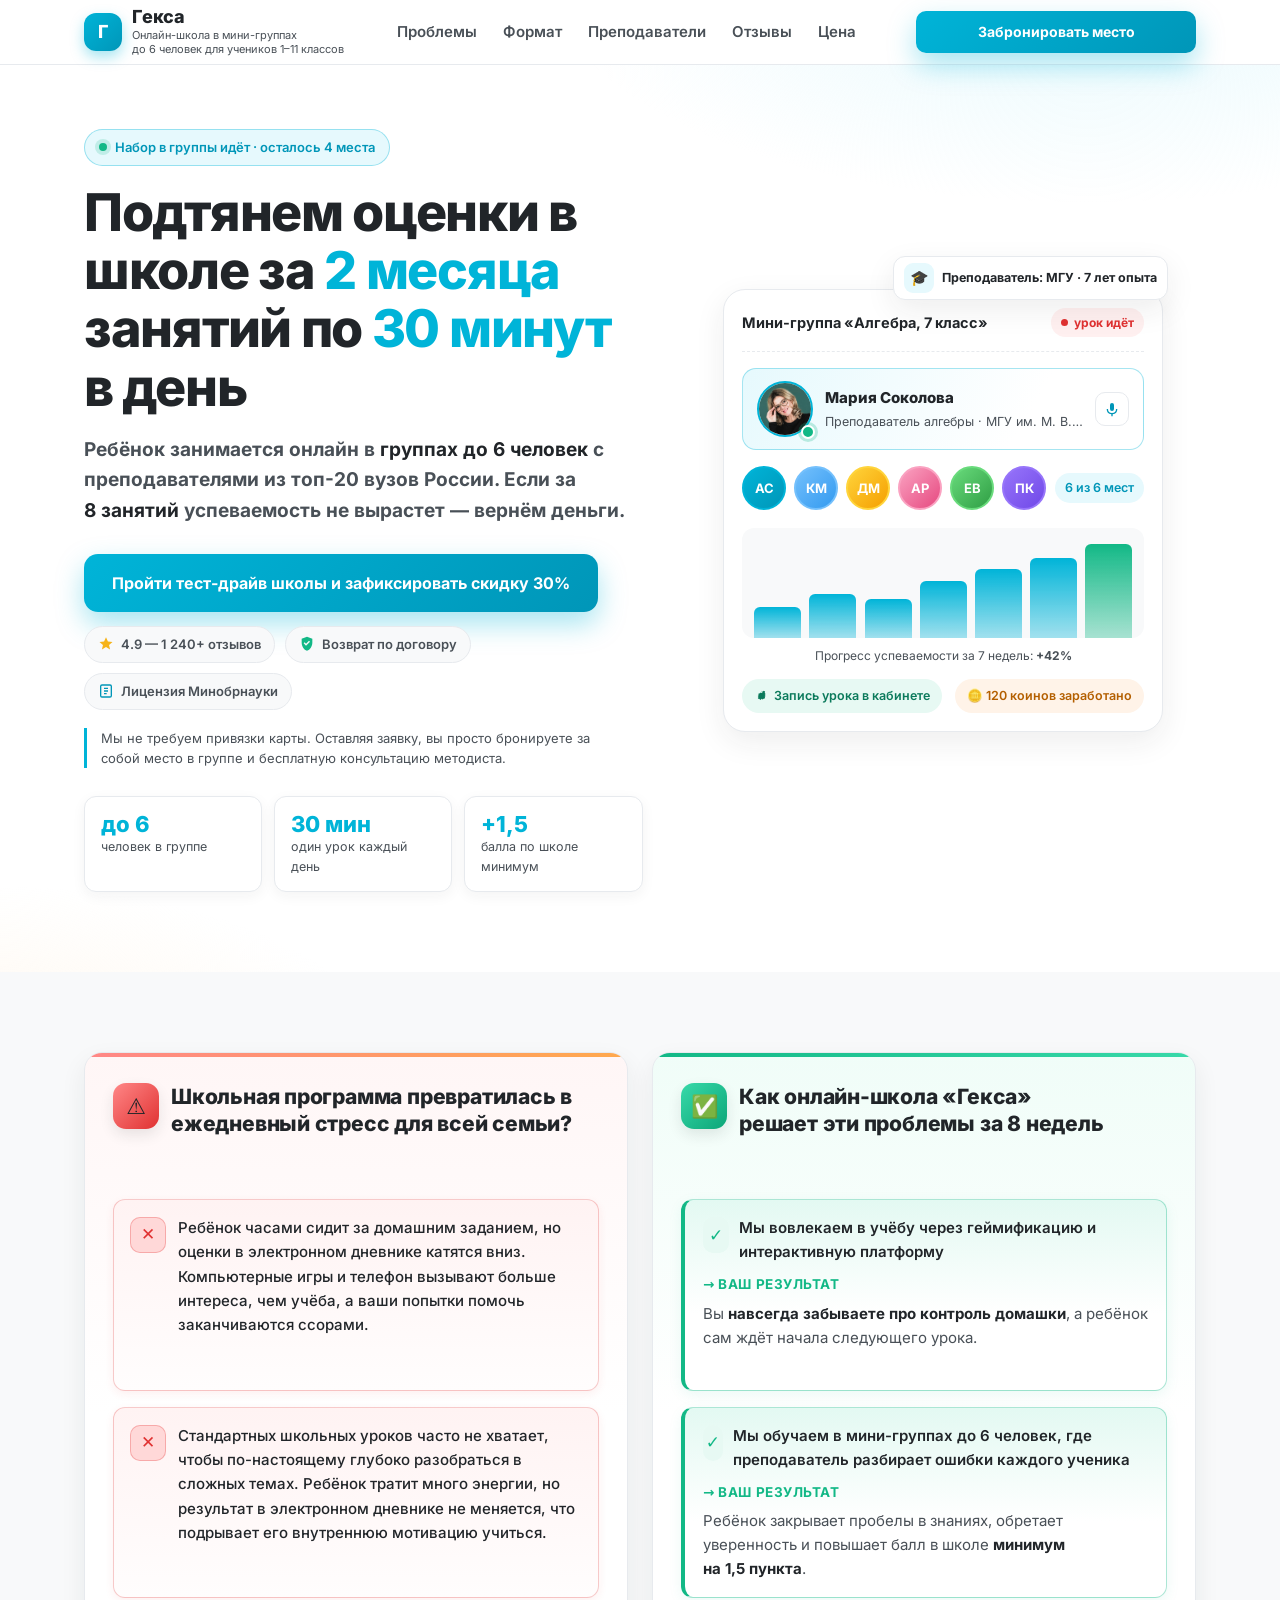
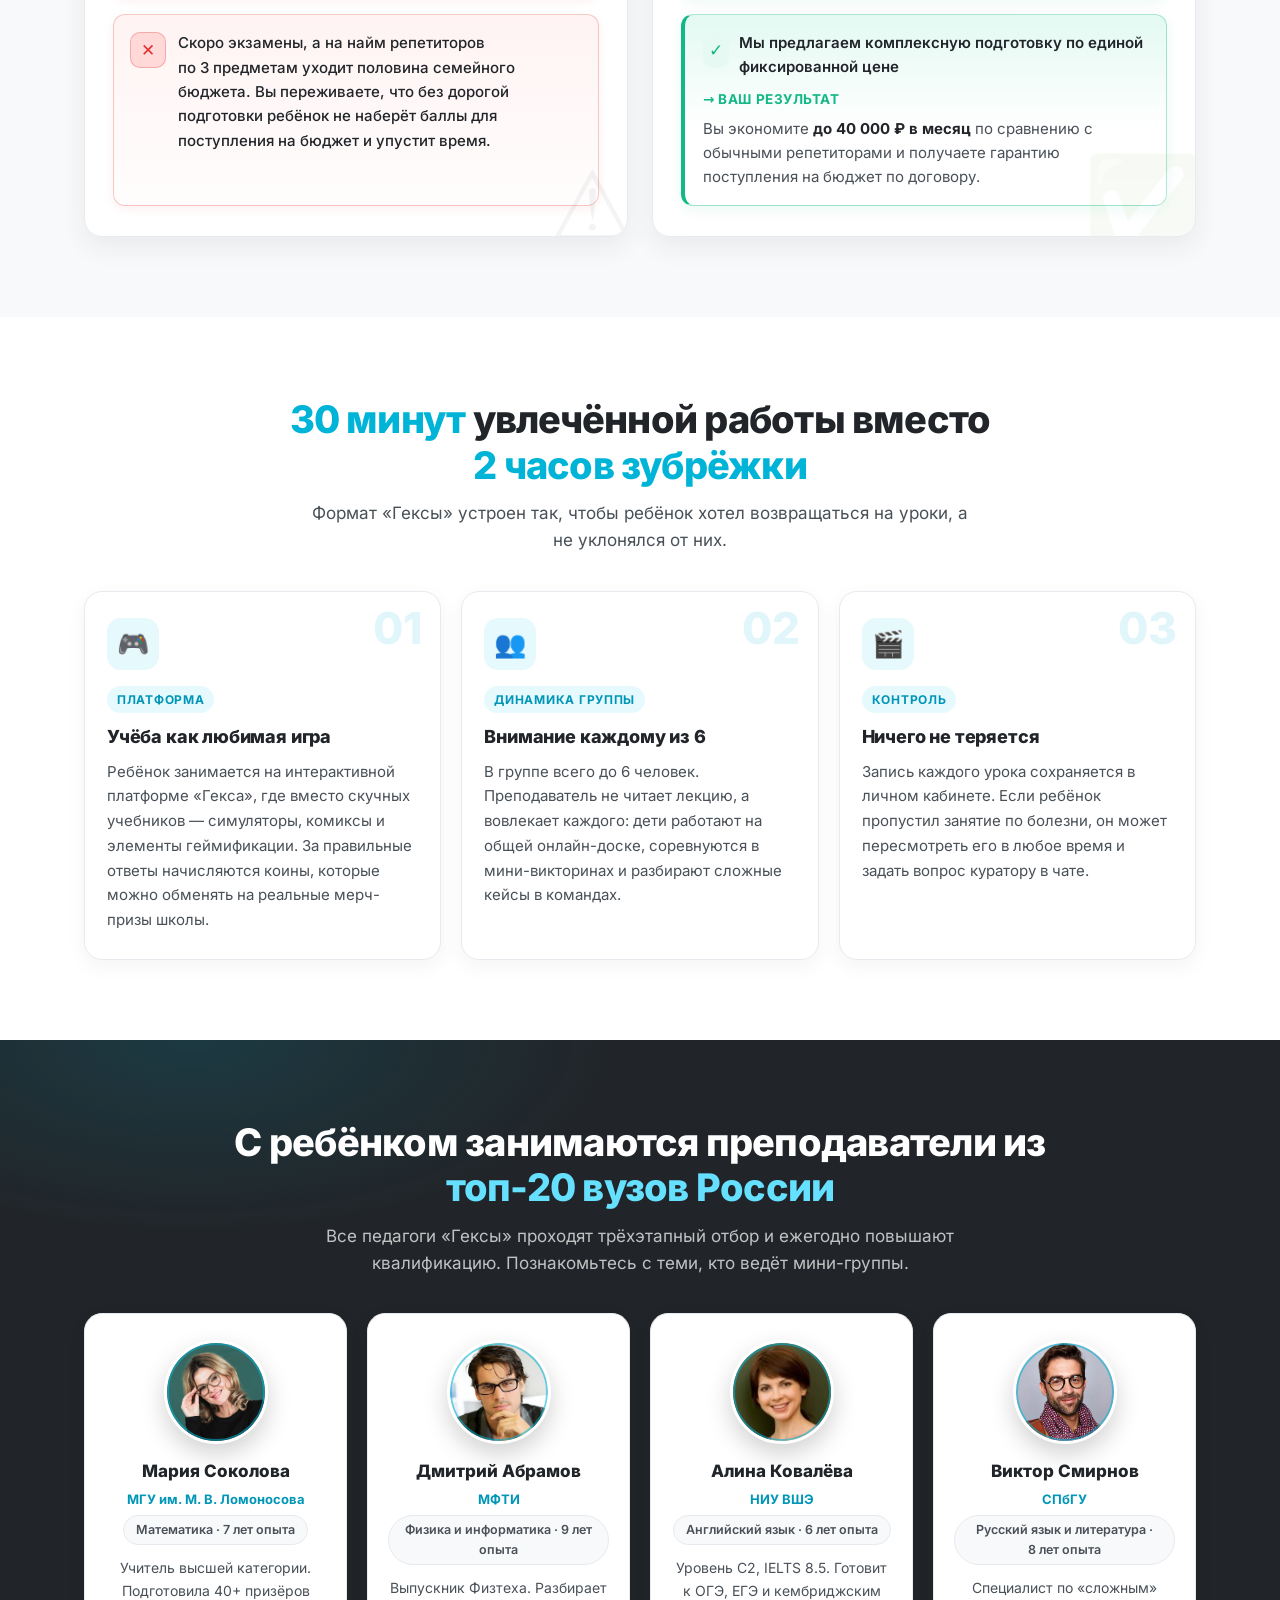
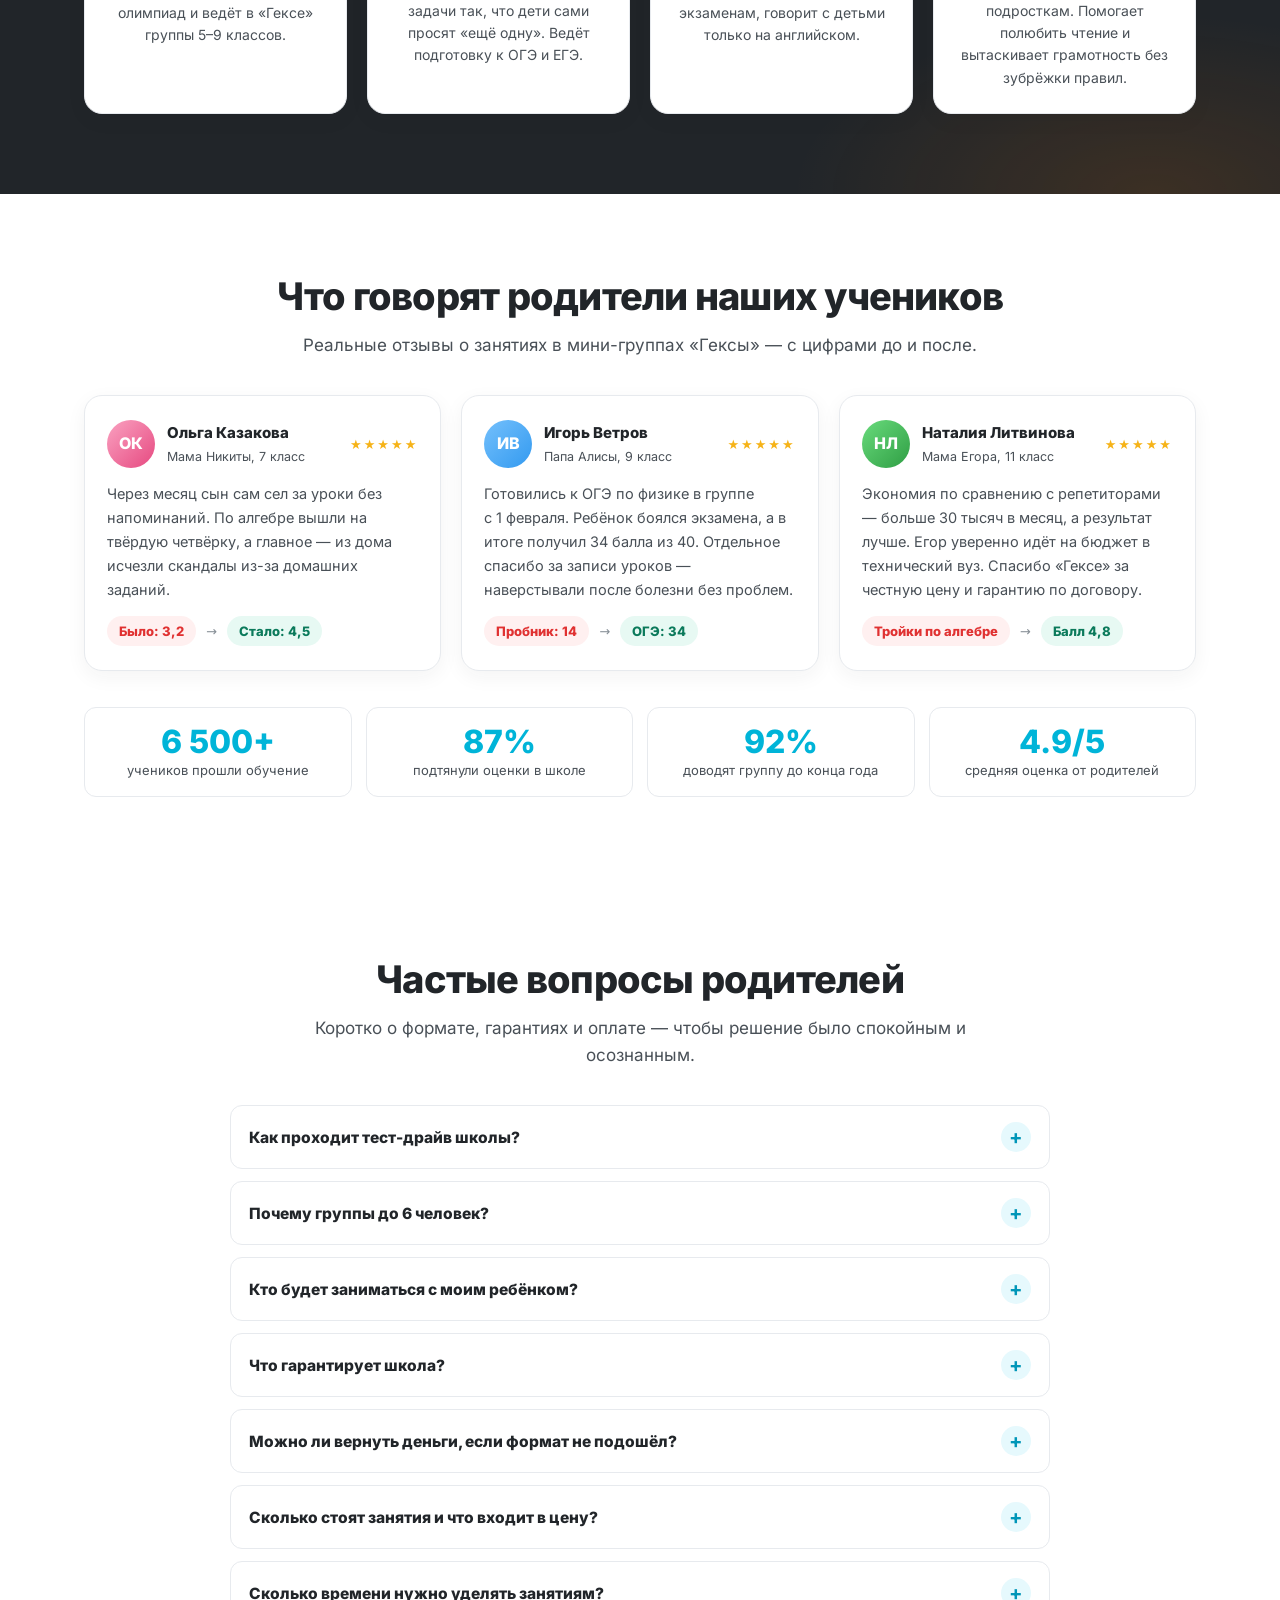
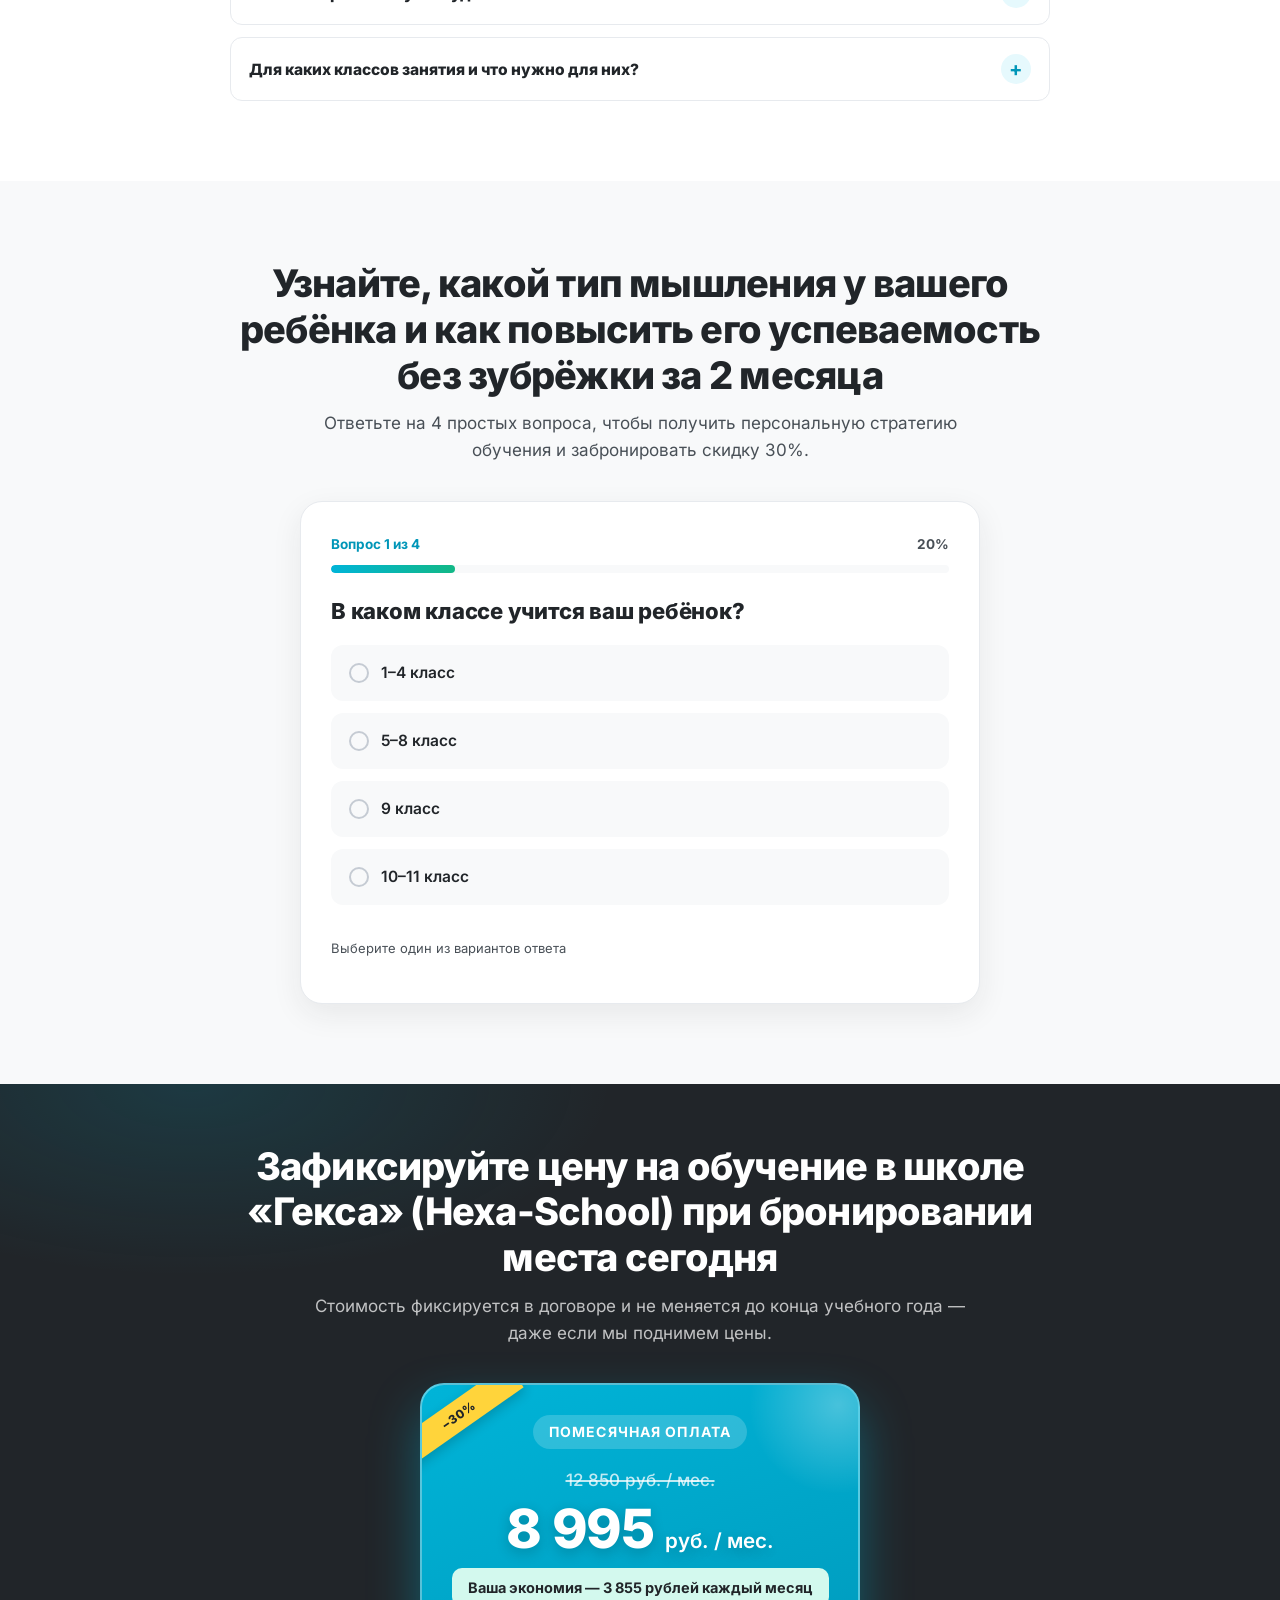
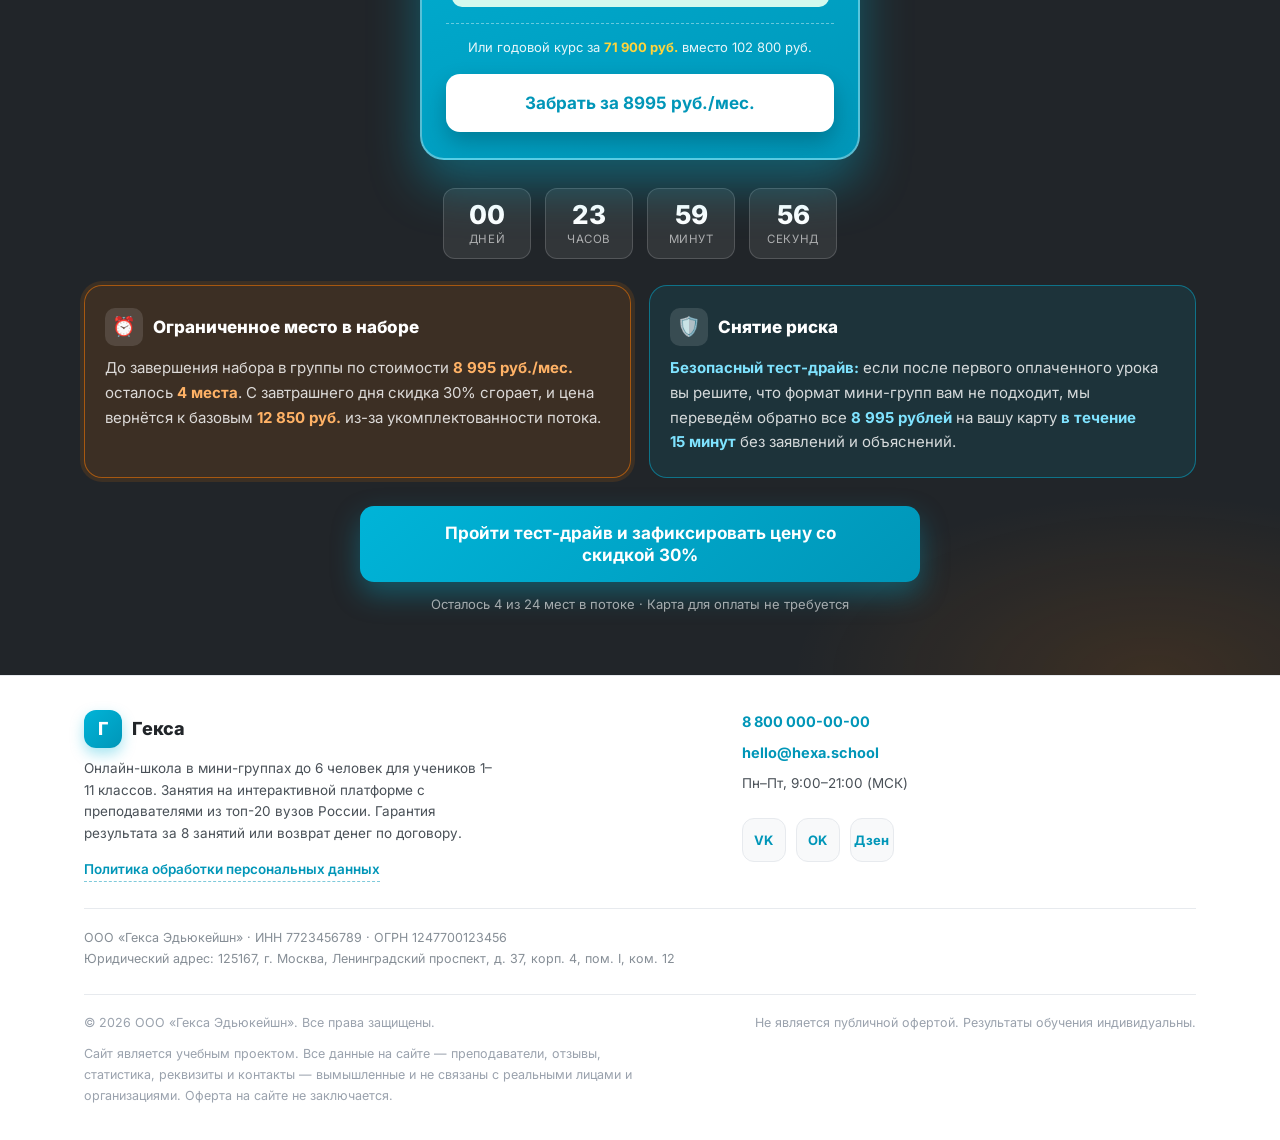
==== commit 767d20e9: "Add files via upload" ====
--- a/index.html
+++ b/index.html
@@ -202,6 +202,64 @@
       width: auto;
     }
 
+    .header-actions {
+      display: flex;
+      align-items: center;
+      gap: 12px;
+    }
+
+    /* Бургер: на десктопе скрыт, на мобильных включается в @media (max-width: 899px) */
+    .burger {
+      display: none;
+      place-items: center;
+      gap: 5px;
+      width: 44px;
+      height: 44px;
+      padding: 0;
+      color: var(--ink);
+      background: var(--white);
+      border: 1px solid var(--border);
+      border-radius: 12px;
+      cursor: pointer;
+      transition: background .2s ease, border-color .2s ease;
+    }
+    .burger:hover,
+    .burger:focus-visible {
+      background: var(--accent-soft);
+      border-color: #bdeef8;
+    }
+    .burger span {
+      display: block;
+      width: 20px;
+      height: 2.4px;
+      border-radius: 3px;
+      background: currentColor;
+      transition: transform .25s ease, opacity .2s ease;
+    }
+    .burger.is-open span:nth-child(1) { transform: translateY(7.4px) rotate(45deg); }
+    .burger.is-open span:nth-child(2) { opacity: 0; }
+    .burger.is-open span:nth-child(3) { transform: translateY(-7.4px) rotate(-45deg); }
+
+    /* Кнопка заявки внутри мобильного меню (на десктопе не показываем) */
+    .nav__cta {
+      display: none;
+      margin-top: 8px;
+      padding: 14px 16px;
+      font-size: 15px;
+      font-weight: 700;
+      text-align: center;
+      color: var(--white);
+      background: var(--accent);
+      border-radius: var(--radius-sm);
+      box-shadow: var(--shadow-accent);
+      transition: background .2s ease;
+    }
+    .nav__cta:hover,
+    .nav__cta:focus-visible {
+      color: var(--white);
+      background: var(--accent-dark);
+    }
+
     .hero {
       padding: 40px 0 56px;
       background:
@@ -1197,10 +1255,68 @@
       to   { opacity: 1; transform: translateY(0) scale(1); }
     }
 
+    /* Модалка с Яндекс Формой: шапка липкая, высота формы считается явно,
+       чтобы низ формы с кнопкой не уезжал за край на невысоких экранах */
     .modal__dialog--yform {
       max-width: 560px;
-      padding: 18px;
-    }
+      padding: 0;
+    }
+
+    /* Шапка модалки: цена и обещание — чтобы не забыть, зачем открыли */
+    .modal__head {
+      position: sticky;
+      top: 0;
+      z-index: 3;
+      padding: 20px 20px 16px;
+      text-align: center;
+      background: var(--white);
+      background-image: linear-gradient(180deg, var(--accent-soft) 0%, rgba(255, 255, 255, 0) 100%);
+      border-bottom: 1px solid var(--border);
+    }
+    .modal__badge {
+      display: inline-block;
+      padding: 6px 14px;
+      margin-bottom: 13px;
+      font-size: 13px;
+      font-weight: 700;
+      color: var(--accent-dark);
+      background: var(--white);
+      border: 1px solid #bdeef8;
+      border-radius: 999px;
+      box-shadow: 0 8px 18px -10px rgba(0, 180, 216, .85);
+    }
+    .modal__title {
+      font-size: clamp(20px, 4.6vw, 25px);
+      font-weight: 800;
+      line-height: 1.25;
+      letter-spacing: -.01em;
+      margin-bottom: 9px;
+    }
+    .modal__title strong { color: var(--accent-dark); }
+    .modal__subtitle {
+      font-size: 14.5px;
+      line-height: 1.55;
+      color: var(--ink-soft);
+      max-width: 42ch;
+      margin: 0 auto;
+    }
+    .modal__body { padding: 14px 18px 16px; }
+    .modal__note {
+      margin-top: 12px;
+      text-align: center;
+      font-size: 12.5px;
+      line-height: 1.55;
+      color: var(--ink-mute);
+    }
+    .modal__note a {
+      color: var(--accent-dark);
+      font-weight: 600;
+      text-decoration: underline;
+      text-decoration-color: rgba(0, 150, 184, .4);
+      text-underline-offset: 2px;
+    }
+    .modal__note a:hover { color: var(--accent); }
+
     .yform-frame {
       position: relative;
       background: var(--white);
@@ -1210,7 +1326,8 @@
     .yform-frame iframe {
       display: block;
       width: 100%;
-      height: 640px;
+      height: min(620px, calc(100vh - 290px));
+      min-height: 300px;
       border: 0;
     }
     .yform-frame__loader {
@@ -1226,6 +1343,8 @@
       opacity: 0;
       visibility: hidden;
     }
+    /* Страховка: если что-то пошло не так, спиннер исчезает и показывается ссылка */
+    .yform-frame.is-failed .yform-frame__loader { display: none; }
     .yform-frame__spinner {
       width: 38px;
       height: 38px;
@@ -1236,86 +1355,65 @@
     }
     @keyframes yformSpin { to { transform: rotate(360deg); } }
 
+    .modal__fallback {
+      margin-top: 12px;
+      padding: 12px 14px;
+      font-size: 13.5px;
+      line-height: 1.5;
+      text-align: center;
+      color: var(--ink-soft);
+      background: var(--alert-soft);
+      border: 1px solid #ffd8b0;
+      border-radius: var(--radius-sm);
+    }
+    .modal__fallback[hidden] { display: none; }
+    .modal__fallback a {
+      color: var(--accent-dark);
+      font-weight: 600;
+      text-decoration: underline;
+      text-underline-offset: 2px;
+    }
+
     @media (max-width: 599px) {
-      .modal__dialog--yform { padding: 14px; }
-      .yform-frame iframe { height: calc(100vh - 130px); min-height: 420px; }
+      .modal__head { padding: 16px 14px 13px; }
+      .modal__head .modal__badge { font-size: 12.5px; padding: 5px 12px; }
+      .modal__body { padding: 12px 14px 14px; }
+      .yform-frame iframe { height: min(620px, calc(100vh - 280px)); min-height: 280px; }
+    }
+    /* На невысоких экранах ужимаем шапку, чтобы форма осталась в зоне видимости */
+    @media (max-height: 720px) {
+      .modal__head { padding: 14px 18px 12px; }
+      .modal__badge { margin-bottom: 8px; padding: 5px 12px; font-size: 12.5px; }
+      .modal__title { font-size: 19px; margin-bottom: 6px; }
+      .modal__subtitle { font-size: 13.5px; }
     }
 
     .modal__close {
       position: absolute;
       top: 12px;
       right: 12px;
-      width: 40px;
-      height: 40px;
+      z-index: 4;
+      width: 38px;
+      height: 38px;
       display: grid;
       place-items: center;
       font-size: 24px;
       line-height: 1;
       color: var(--ink-soft);
-      background: var(--bg);
+      background: var(--white);
       border: 1px solid var(--border);
-      border-radius: 50%;
+      border-radius: 12px;
+      box-shadow: 0 8px 16px -10px rgba(33, 37, 41, .55);
       cursor: pointer;
-      transition: color .2s ease, background .2s ease, transform .2s ease;
-    }
-    .modal__close:hover {
+      transition: color .2s ease, background .2s ease, border-color .2s ease, transform .2s ease;
+    }
+    .modal__close:hover,
+    .modal__close:focus-visible {
       color: var(--white);
-      background: #e03131;
-      border-color: #e03131;
+      background: var(--accent);
+      border-color: var(--accent);
       transform: rotate(90deg);
     }
-
-    .modal__title {
-      font-size: clamp(19px, 4.5vw, 23px);
-      font-weight: 800;
-      line-height: 1.3;
-      letter-spacing: -.01em;
-      margin-bottom: 8px;
-      padding-right: 36px;
-    }
-    .modal__subtitle {
-      font-size: 14.5px;
-      color: var(--ink-soft);
-      line-height: 1.55;
-      margin-bottom: 20px;
-    }
-
-    .modal-form { display: grid; gap: 13px; }
-
-    .modal-agree {
-      display: flex;
-      align-items: flex-start;
-      gap: 10px;
-      font-size: 13px;
-      line-height: 1.5;
-      color: var(--ink-soft);
-      cursor: pointer;
-      user-select: none;
-      padding: 4px 0;
-    }
-    .modal-agree input[type="checkbox"] {
-      flex: 0 0 auto;
-      width: 20px;
-      height: 20px;
-      margin: 1px 0 0;
-      accent-color: var(--accent);
-      cursor: pointer;
-    }
-    .modal-agree a {
-      color: var(--accent-dark);
-      text-decoration: underline;
-      text-decoration-color: rgba(0, 150, 184, .4);
-      text-underline-offset: 2px;
-    }
-    .modal-agree a:hover { color: var(--accent); text-decoration-color: rgba(0, 180, 216, .5); }
-
-    .modal-success {
-      display: none;
-      text-align: center;
-      padding: 18px 4px 6px;
-      animation: fadeIn .35s ease;
-    }
-    .modal-success.is-visible { display: block; }
 
     .offer__cta { max-width: 560px; margin: 0 auto; }
     .offer__cta .btn { min-height: 62px; font-size: 17px; }
@@ -1597,6 +1695,55 @@
     .stat-cell__label { font-size: 13px; color: var(--ink-soft); }
 
     /* ============ АДАПТИВ ============ */
+    /* Мобильное меню: навигация превращается в выпадающую панель под шапкой.
+       visibility: hidden убирает ссылки из порядка табуляции в закрытом виде.
+       Порог 1080px, а не 900px: при 900–1080 раскрытая навигация + кнопка
+       заявки сжимают подпись логотипа в узкий столбец. */
+    @media (max-width: 1079px) {
+      .burger { display: grid; }
+
+      .nav {
+        position: fixed;
+        top: 65px;
+        left: 14px;
+        right: 14px;
+        z-index: 60;
+        padding: 10px;
+        background: rgba(255, 255, 255, .96);
+        backdrop-filter: blur(14px);
+        -webkit-backdrop-filter: blur(14px);
+        border: 1px solid var(--border);
+        border-radius: 18px;
+        box-shadow: var(--shadow);
+        transform: translateY(-12px);
+        opacity: 0;
+        visibility: hidden;
+        transition: transform .25s ease, opacity .25s ease, visibility .25s ease;
+      }
+      .nav.is-open {
+        transform: translateY(0);
+        opacity: 1;
+        visibility: visible;
+      }
+      .nav__list {
+        display: flex;
+        flex-direction: column;
+        gap: 2px;
+      }
+      .nav__link {
+        display: block;
+        padding: 12px;
+        font-size: 16px;
+        border-radius: var(--radius-sm);
+      }
+      .nav__link:hover,
+      .nav__link:focus-visible {
+        background: var(--bg);
+        color: var(--accent-dark);
+      }
+      .nav__cta { display: block; }
+    }
+
     @media (min-width: 600px) {
       .container { padding: 0 24px; }
       .cards-3 { grid-template-columns: repeat(2, 1fr); }
@@ -1635,8 +1782,6 @@
 
     @media (min-width: 900px) {
       .section { padding: 80px 0; }
-      .nav__list { display: flex; }
-      .header-cta { display: inline-flex; }
 
       .hero { padding: 64px 0 80px; }
       .hero__grid { grid-template-columns: 1.05fr .95fr; gap: 48px; }
@@ -1654,6 +1799,19 @@
     @media (max-width: 420px) {
       .logo__tagline { max-width: 170px; font-size: 10px; }
       .hero__stat { flex: 1 1 100%; }
+    }
+
+    /* ============ ШИРОКАЯ ШАПКА: РАСКРЫТОЕ МЕНЮ ============ */
+    @media (min-width: 1080px) {
+      .nav__list { display: flex; }
+      .header-cta { display: inline-flex; }
+      /* Подпись логотипа уступает место навигации — иначе она
+         переносится в узкий столбец на 1080–1200px */
+      .site-header .logo__tagline { display: none; }
+    }
+
+    @media (min-width: 1200px) {
+      .site-header .logo__tagline { display: block; }
     }
   </style>
 </head>
@@ -1671,21 +1829,27 @@
         <span class="logo__mark">Г</span>
         <span class="logo__text">
           <span class="logo__name">Гекса</span>
-          <span class="logo__tagline">Онлайн-школа в мини-группах до 6 человек для учеников 1–11 классов</span>
+          <span class="logo__tagline">Онлайн-школа в мини-группах до&nbsp;6&nbsp;человек для учеников 1–11&nbsp;классов</span>
         </span>
       </a>
 
-      <nav class="nav" aria-label="Основная навигация">
+      <nav class="nav" id="siteNav" aria-label="Основная навигация">
         <ul class="nav__list">
           <li><a class="nav__link" href="#problems-and-solutions">Проблемы</a></li>
           <li><a class="nav__link" href="#how-it-works">Формат</a></li>
           <li><a class="nav__link" href="#teachers">Преподаватели</a></li>
           <li><a class="nav__link" href="#reviews">Отзывы</a></li>
           <li><a class="nav__link" href="#final-offer">Цена</a></li>
+          <li><a class="nav__link nav__cta" href="#quiz" data-open-modal>Забронировать место</a></li>
         </ul>
       </nav>
 
-      <a class="btn header-cta" href="#quiz" data-open-modal>Забронировать место</a>
+      <div class="header-actions">
+        <a class="btn header-cta" href="#quiz" data-open-modal>Забронировать место</a>
+        <button class="burger" id="burger" type="button" aria-label="Открыть меню" aria-expanded="false" aria-controls="siteNav">
+          <span></span><span></span><span></span>
+        </button>
+      </div>
     </div>
   </header>
 
@@ -1696,19 +1860,19 @@
       <div class="container hero__grid">
 
         <div class="hero__content">
-          <span class="hero__badge"><span class="hero__badge-dot"></span> Набор в группы идёт · осталось 4 места</span>
+          <span class="hero__badge"><span class="hero__badge-dot"></span> Набор в группы идёт · осталось&nbsp;4&nbsp;места</span>
 
           <h1 class="hero__title" id="hero-title">
-            Подтянем оценки в школе за&nbsp;<span class="accent-strong">2 месяца</span> занятий по&nbsp;<span class="accent-strong">30 минут</span> в день
+            Подтянем оценки в школе за&nbsp;<span class="accent-strong">2&nbsp;месяца</span> занятий по&nbsp;<span class="accent-strong">30&nbsp;минут</span> в день
           </h1>
 
           <h2 class="hero__subtitle">
-            Ребёнок занимается онлайн в <strong>группах до 6 человек</strong> с преподавателями из топ-20 вузов России.
-            Если за <strong>8 занятий</strong> успеваемость не вырастет — вернём деньги.
+            Ребёнок занимается онлайн в <strong>группах до&nbsp;6&nbsp;человек</strong> с преподавателями из топ-20&nbsp;вузов России.
+            Если за <strong>8&nbsp;занятий</strong> успеваемость не вырастет — вернём деньги.
           </h2>
 
           <div class="hero__cta">
-            <a class="btn" href="#quiz">Пройти тест-драйв школы и зафиксировать скидку 30%</a>
+            <a class="btn" href="#quiz">Пройти тест-драйв школы и зафиксировать скидку&nbsp;30%</a>
           </div>
 
           <ul class="trust-badges">
@@ -1724,11 +1888,11 @@
 
           <ul class="hero__stats">
             <li class="hero__stat">
-              <div class="hero__stat-value">до 6</div>
+              <div class="hero__stat-value">до&nbsp;6</div>
               <div class="hero__stat-label">человек в группе</div>
             </li>
             <li class="hero__stat">
-              <div class="hero__stat-value">30 мин</div>
+              <div class="hero__stat-value">30&nbsp;мин</div>
               <div class="hero__stat-label">один урок каждый день</div>
             </li>
             <li class="hero__stat">
@@ -1743,11 +1907,11 @@
           <div class="platform-card">
             <span class="float-note">
               <span class="float-note__cap">🎓</span>
-              <span>Преподаватель: МГУ · 7 лет опыта</span>
+              <span>Преподаватель: МГУ · 7&nbsp;лет опыта</span>
             </span>
 
             <div class="platform-card__top">
-              <span class="platform-card__room">Мини-группа «Алгебра, 7 класс»</span>
+              <span class="platform-card__room">Мини-группа «Алгебра, 7&nbsp;класс»</span>
               <span class="platform-card__live">урок идёт</span>
             </div>
 
@@ -1772,7 +1936,7 @@
               <span class="avatar avatar--a">АР</span>
               <span class="avatar avatar--e">ЕВ</span>
               <span class="avatar avatar--p">ПК</span>
-              <span class="group-row__count">6 из 6 мест</span>
+              <span class="group-row__count">6&nbsp;из&nbsp;6&nbsp;мест</span>
             </div>
 
             <div class="chart">
@@ -1784,14 +1948,14 @@
               <span class="chart__bar" style="height:82%; animation-delay:.55s"></span>
               <span class="chart__bar chart__bar--last" style="height:96%; animation-delay:.65s"></span>
             </div>
-            <p class="chart__caption">Прогресс успеваемости за 7 недель: <strong>+42%</strong></p>
+            <p class="chart__caption">Прогресс успеваемости за&nbsp;7&nbsp;недель: <strong>+42%</strong></p>
 
             <div class="platform-card__footer">
               <span class="platform-pill">
                 <svg width="14" height="14" viewBox="0 0 24 24" fill="currentColor" aria-hidden="true"><path d="M12 3l2.2 2.2L16.6 3l2.4 1.4L18.4 7l1.6 1.6-1.6 1.6 1.6 1.6-1.6 1.6.6 2.6-2.6.6-1.6 1.6-1.6-1.6-2.2 2.2-2.2-2.2L8 17l-1.6-1.6L8 13.8 6.4 12.2 8 10.6 7.4 8 10 7.4l1.6-1.6L13.2 7l2.2-2.2L12 3z"/></svg>
                 Запись урока в кабинете
               </span>
-              <span class="platform-pill platform-pill--coins">🪙 120 коинов заработано</span>
+              <span class="platform-pill platform-pill--coins">🪙 120&nbsp;коинов заработано</span>
             </div>
           </div>
         </div>
@@ -1827,7 +1991,7 @@
               </li>
               <li class="item item--pain">
                 <span class="item__mark">✕</span>
-                <span>Скоро экзамены, а на найм репетиторов по 3 предметам уходит половина семейного бюджета.
+                <span>Скоро экзамены, а на найм репетиторов по&nbsp;3&nbsp;предметам уходит половина семейного бюджета.
                   Вы переживаете, что без дорогой подготовки ребёнок не наберёт баллы для поступления
                   на бюджет и упустит время.</span>
               </li>
@@ -1838,7 +2002,7 @@
           <div class="panel panel--fix">
             <div class="panel__head">
               <span class="panel__icon">✅</span>
-              <h2 class="panel__title">Как онлайн-школа «Гекса» решает эти проблемы за 8 недель</h2>
+              <h2 class="panel__title">Как онлайн-школа «Гекса» решает эти проблемы за&nbsp;8&nbsp;недель</h2>
             </div>
 
             <ul class="item-list">
@@ -1852,18 +2016,18 @@
               </li>
               <li class="fix-card">
                 <p class="fix-card__do"><span class="item__mark" style="background:var(--success-soft);color:var(--success)">✓</span>
-                  Мы обучаем в мини-группах до 6 человек, где преподаватель разбирает ошибки каждого ученика
+                  Мы обучаем в мини-группах до&nbsp;6&nbsp;человек, где преподаватель разбирает ошибки каждого ученика
                 </p>
                 <p class="fix-card__arrow">→ ваш результат</p>
                 <p class="fix-card__result">Ребёнок закрывает пробелы в знаниях, обретает уверенность и повышает
-                  балл в школе <strong>минимум на 1,5 пункта</strong>.</p>
+                  балл в школе <strong>минимум на&nbsp;1,5&nbsp;пункта</strong>.</p>
               </li>
               <li class="fix-card">
                 <p class="fix-card__do"><span class="item__mark" style="background:var(--success-soft);color:var(--success)">✓</span>
                   Мы предлагаем комплексную подготовку по единой фиксированной цене
                 </p>
                 <p class="fix-card__arrow">→ ваш результат</p>
-                <p class="fix-card__result">Вы экономите <strong>до 40 000 ₽ в месяц</strong> по сравнению с обычными
+                <p class="fix-card__result">Вы экономите <strong>до&nbsp;40&nbsp;000&nbsp;₽ в месяц</strong> по сравнению с обычными
                   репетиторами и получаете гарантию поступления на бюджет по договору.</p>
               </li>
             </ul>
@@ -1876,7 +2040,7 @@
     <!-- ============ БЛОК 3: ИНТЕРАКТИВНЫЙ ФОРМАТ ============ -->
     <section class="section section--white" id="how-it-works" aria-labelledby="format-title">
       <div class="container">
-        <h2 class="section-title" id="format-title"><span class="accent-strong">30 минут</span> увлечённой работы вместо <span class="accent-strong">2 часов зубрёжки</span></h2>
+        <h2 class="section-title" id="format-title"><span class="accent-strong">30&nbsp;минут</span> увлечённой работы вместо <span class="accent-strong">2&nbsp;часов зубрёжки</span></h2>
         <p class="section-subtitle">Формат «Гексы» устроен так, чтобы ребёнок хотел возвращаться на уроки,
           а не уклонялся от них.</p>
 
@@ -1895,8 +2059,8 @@
             <span class="feature-card__num">02</span>
             <div class="feature-card__icon">👥</div>
             <span class="feature-card__label">Динамика группы</span>
-            <h3 class="feature-card__title">Внимание каждому из 6</h3>
-            <p class="feature-card__text">В группе всего до 6 человек. Преподаватель не читает лекцию, а вовлекает
+            <h3 class="feature-card__title">Внимание каждому из&nbsp;6</h3>
+            <p class="feature-card__text">В группе всего до&nbsp;6&nbsp;человек. Преподаватель не читает лекцию, а вовлекает
               каждого: дети работают на общей онлайн-доске, соревнуются в мини-викторинах и разбирают сложные
               кейсы в командах.</p>
           </article>
@@ -1916,7 +2080,7 @@
     <!-- ============ ПРЕПОДАВАТЕЛИ ============ -->
     <section class="section section--dark" id="teachers" aria-labelledby="teachers-title">
       <div class="container">
-        <h2 class="section-title" id="teachers-title">С ребёнком занимаются преподаватели из <span class="accent-strong">топ-20 вузов России</span></h2>
+        <h2 class="section-title" id="teachers-title">С ребёнком занимаются преподаватели из <span class="accent-strong">топ-20&nbsp;вузов России</span></h2>
         <p class="section-subtitle">Все педагоги «Гексы» проходят трёхэтапный отбор и ежегодно повышают квалификацию.
           Познакомьтесь с теми, кто ведёт мини-группы.</p>
 
@@ -1925,15 +2089,15 @@
             <div class="teacher-card__photo"><img src="teacher_woman.jpeg" alt="Мария Соколова — преподаватель математики"></div>
             <h3 class="teacher-card__name">Мария Соколова</h3>
             <p class="teacher-card__university">МГУ им. М. В. Ломоносова</p>
-            <span class="teacher-card__subject">Математика · 7 лет опыта</span>
-            <p class="teacher-card__desc">Учитель высшей категории. Подготовила 40+ призёров олимпиад и ведёт в «Гексе» группы 5–9 классов.</p>
+            <span class="teacher-card__subject">Математика · 7&nbsp;лет опыта</span>
+            <p class="teacher-card__desc">Учитель высшей категории. Подготовила 40+&nbsp;призёров олимпиад и ведёт в «Гексе» группы 5–9&nbsp;классов.</p>
           </article>
 
           <article class="teacher-card reveal">
             <div class="teacher-card__photo"><img src="teacher_man-2.jpg" alt="Дмитрий Абрамов — преподаватель физики"></div>
             <h3 class="teacher-card__name">Дмитрий Абрамов</h3>
             <p class="teacher-card__university">МФТИ</p>
-            <span class="teacher-card__subject">Физика и информатика · 9 лет опыта</span>
+            <span class="teacher-card__subject">Физика и информатика · 9&nbsp;лет опыта</span>
             <p class="teacher-card__desc">Выпускник Физтеха. Разбирает задачи так, что дети сами просят «ещё одну». Ведёт подготовку к ОГЭ и ЕГЭ.</p>
           </article>
 
@@ -1941,7 +2105,7 @@
             <div class="teacher-card__photo"><img src="teacher_english_woman.jpg" alt="Алина Ковалёва — преподаватель английского языка"></div>
             <h3 class="teacher-card__name">Алина Ковалёва</h3>
             <p class="teacher-card__university">НИУ ВШЭ</p>
-            <span class="teacher-card__subject">Английский язык · 6 лет опыта</span>
+            <span class="teacher-card__subject">Английский язык · 6&nbsp;лет опыта</span>
             <p class="teacher-card__desc">Уровень C2, IELTS 8.5. Готовит к ОГЭ, ЕГЭ и кембриджским экзаменам, говорит с детьми только на английском.</p>
           </article>
 
@@ -1949,7 +2113,7 @@
             <div class="teacher-card__photo"><img src="teacher_man.webp" alt="Виктор Смирнов — преподаватель русского языка"></div>
             <h3 class="teacher-card__name">Виктор Смирнов</h3>
             <p class="teacher-card__university">СПбГУ</p>
-            <span class="teacher-card__subject">Русский язык и литература · 8 лет опыта</span>
+            <span class="teacher-card__subject">Русский язык и литература · 8&nbsp;лет опыта</span>
             <p class="teacher-card__desc">Специалист по «сложным» подросткам. Помогает полюбить чтение и вытаскивает грамотность без зубрёжки правил.</p>
           </article>
         </div>
@@ -1968,7 +2132,7 @@
               <span class="review-card__avatar" style="background:linear-gradient(135deg,#faa2c1,#e64980)">ОК</span>
               <div class="review-card__who">
                 <p class="review-card__name">Ольга Казакова</p>
-                <p class="review-card__meta">Мама Никиты, 7 класс</p>
+                <p class="review-card__meta">Мама Никиты, 7&nbsp;класс</p>
               </div>
               <span class="review-card__stars">★★★★★</span>
             </div>
@@ -1986,12 +2150,12 @@
               <span class="review-card__avatar" style="background:linear-gradient(135deg,#74c0fc,#339af0)">ИВ</span>
               <div class="review-card__who">
                 <p class="review-card__name">Игорь Ветров</p>
-                <p class="review-card__meta">Папа Алисы, 9 класс</p>
+                <p class="review-card__meta">Папа Алисы, 9&nbsp;класс</p>
               </div>
               <span class="review-card__stars">★★★★★</span>
             </div>
-            <p class="review-card__text">Готовились к ОГЭ по физике в группе с 1 февраля. Ребёнок боялся экзамена, а в итоге
-              получил 34 балла из 40. Отдельное спасибо за записи уроков — наверстывали после болезни без проблем.</p>
+            <p class="review-card__text">Готовились к ОГЭ по физике в группе с&nbsp;1&nbsp;февраля. Ребёнок боялся экзамена, а в итоге
+              получил 34&nbsp;балла из&nbsp;40. Отдельное спасибо за записи уроков — наверстывали после болезни без проблем.</p>
             <div class="review-card__progress">
               <span class="grade-pill grade-pill--from">Пробник: 14</span>
               <span class="review-card__arrow">→</span>
@@ -2004,11 +2168,11 @@
               <span class="review-card__avatar" style="background:linear-gradient(135deg,#69db7c,#2f9e44)">НЛ</span>
               <div class="review-card__who">
                 <p class="review-card__name">Наталия Литвинова</p>
-                <p class="review-card__meta">Мама Егора, 11 класс</p>
+                <p class="review-card__meta">Мама Егора, 11&nbsp;класс</p>
               </div>
               <span class="review-card__stars">★★★★★</span>
             </div>
-            <p class="review-card__text">Экономия по сравнению с репетиторами — больше 30 тысяч в месяц, а результат лучше.
+            <p class="review-card__text">Экономия по сравнению с репетиторами — больше 30&nbsp;тысяч в месяц, а результат лучше.
               Егор уверенно идёт на бюджет в технический вуз. Спасибо «Гексе» за честную цену и гарантию по договору.</p>
             <div class="review-card__progress">
               <span class="grade-pill grade-pill--from">Тройки по алгебре</span>
@@ -2020,7 +2184,7 @@
 
         <div class="stats-strip">
           <div class="stat-cell reveal">
-            <div class="stat-cell__value">6 500+</div>
+            <div class="stat-cell__value">6&nbsp;500+</div>
             <div class="stat-cell__label">учеников прошли обучение</div>
           </div>
           <div class="stat-cell reveal">
@@ -2049,17 +2213,17 @@
           <details class="faq-item">
             <summary class="faq-item__q">Как проходит тест-драйв школы?</summary>
             <div class="faq-item__a">
-              <p>Пройдите короткий тест из 4 вопросов — по ответам мы поймём класс и исходный уровень ребёнка.
+              <p>Пройдите короткий тест из&nbsp;4&nbsp;вопросов — по ответам мы поймём класс и исходный уровень ребёнка.
                 После теста откроется форма заявки: на указанную почту придут результаты анализа и гайд
-                «Как подтянуть оценки за 8 недель», а методист в течение 15 минут свяжется с вами и зафиксирует
-                скидку 30% на тест-драйв. Карта на этом этапе не нужна.</p>
+                «Как подтянуть оценки за&nbsp;8&nbsp;недель», а методист в течение 15&nbsp;минут свяжется с вами и зафиксирует
+                скидку&nbsp;30% на тест-драйв. Карта на этом этапе не нужна.</p>
             </div>
           </details>
 
           <details class="faq-item">
-            <summary class="faq-item__q">Почему группы до 6 человек?</summary>
+            <summary class="faq-item__q">Почему группы до&nbsp;6&nbsp;человек?</summary>
             <div class="faq-item__a">
-              <p>Группы формируются по классу и предмету, в каждой — не больше 6 учеников. Такое количество
+              <p>Группы формируются по классу и предмету, в каждой — не больше 6&nbsp;учеников. Такое количество
                 позволяет преподавателю вовлечь каждого: общая онлайн-доска, мини-викторины, разбор сложных
                 заданий в командах. Ребёнок получает внимание почти как на индивидуальных занятиях, но с драйвом
                 от соревнования и ценой заметно ниже репетитора.</p>
@@ -2069,8 +2233,8 @@
           <details class="faq-item">
             <summary class="faq-item__q">Кто будет заниматься с моим ребёнком?</summary>
             <div class="faq-item__a">
-              <p>Занятия ведут преподаватели из топ-20 вузов России — МГУ, МФТИ, НИУ ВШЭ и СПбГУ — с опытом
-                от 5 лет. На тест-драйве ребёнок позанимается с тем преподавателем, который ведёт группу
+              <p>Занятия ведут преподаватели из топ-20&nbsp;вузов России — МГУ, МФТИ, НИУ ВШЭ и СПбГУ — с опытом
+                от&nbsp;5&nbsp;лет. На тест-драйве ребёнок позанимается с тем преподавателем, который ведёт группу
                 по нужному предмету и классу.</p>
             </div>
           </details>
@@ -2078,7 +2242,7 @@
           <details class="faq-item">
             <summary class="faq-item__q">Что гарантирует школа?</summary>
             <div class="faq-item__a">
-              <p>Гарантия закреплена в договоре: если за первые 8 занятий успеваемость не вырастет, мы вернём
+              <p>Гарантия закреплена в договоре: если за первые 8&nbsp;занятий успеваемость не вырастет, мы вернём
                 деньги. Все условия фиксируются письменно до начала занятий — никаких устных обещаний.</p>
             </div>
           </details>
@@ -2087,14 +2251,14 @@
             <summary class="faq-item__q">Можно ли вернуть деньги, если формат не подошёл?</summary>
             <div class="faq-item__a">
               <p>Да. Если после первого оплаченного урока вы решите, что мини-группы — не ваш формат, мы вернём
-                на карту все 8 995 рублей в течение 15 минут: без заявлений, объяснений и дополнительных условий.</p>
+                на карту все 8&nbsp;995&nbsp;рублей в течение 15&nbsp;минут: без заявлений, объяснений и дополнительных условий.</p>
             </div>
           </details>
 
           <details class="faq-item">
             <summary class="faq-item__q">Сколько стоят занятия и что входит в цену?</summary>
             <div class="faq-item__a">
-              <p>По акции занятия в мини-группе стоят 8 995 руб./мес вместо базовых 12 850 руб. В стоимость входят
+              <p>По акции занятия в мини-группе стоят&nbsp;8&nbsp;995&nbsp;руб./мес вместо базовых 12&nbsp;850&nbsp;руб. В стоимость входят
                 живые уроки на интерактивной платформе «Гекса», все материалы для занятий, записи каждого урока
                 и поддержка куратора.</p>
             </div>
@@ -2103,7 +2267,7 @@
           <details class="faq-item">
             <summary class="faq-item__q">Сколько времени нужно уделять занятиям?</summary>
             <div class="faq-item__a">
-              <p>Ребёнку хватает 30 минут в день: формат построен так, чтобы поднять успеваемость за 2 месяца
+              <p>Ребёнку хватает 30&nbsp;минут в день: формат построен так, чтобы поднять успеваемость за&nbsp;2&nbsp;месяца
                 без зубрёжки. Если занятие пропущено по болезни, запись урока сохраняется в личном кабинете —
                 наверстать можно в удобное время, а вопросы задать куратору в чате.</p>
             </div>
@@ -2112,7 +2276,7 @@
           <details class="faq-item">
             <summary class="faq-item__q">Для каких классов занятия и что нужно для них?</summary>
             <div class="faq-item__a">
-              <p>Онлайн-школа «Гекса» принимает учеников с 1-го по 11-й класс. Основные направления — математика,
+              <p>Онлайн-школа «Гекса» принимает учеников с&nbsp;1-го по&nbsp;11-й класс. Основные направления — математика,
                 физика, русский и английский язык. От вас нужны только компьютер или планшет с доступом в интернет:
                 платформа и все материалы уже входят в стоимость.</p>
             </div>
@@ -2125,15 +2289,15 @@
     <section class="section" id="quiz" aria-labelledby="quiz-title">
       <div class="container">
         <h2 class="section-title" id="quiz-title">Узнайте, какой тип мышления у вашего ребёнка и как повысить
-          его успеваемость без зубрёжки за 2 месяца</h2>
-        <p class="section-subtitle">Ответьте на 4 простых вопроса, чтобы получить персональную стратегию обучения
-          и забронировать скидку 30%.</p>
+          его успеваемость без зубрёжки за&nbsp;2&nbsp;месяца</h2>
+        <p class="section-subtitle">Ответьте на&nbsp;4&nbsp;простых вопроса, чтобы получить персональную стратегию обучения
+          и забронировать скидку&nbsp;30%.</p>
 
         <div class="quiz-wrap reveal">
 
           <!-- Прогресс -->
           <div class="quiz__meta">
-            <span class="quiz__meta-step" id="quizStepLabel">Вопрос 1 из 4</span>
+            <span class="quiz__meta-step" id="quizStepLabel">Вопрос 1&nbsp;из&nbsp;4</span>
             <span id="quizPercent">20%</span>
           </div>
           <div class="quiz__bar" role="progressbar" aria-label="Прогресс теста" aria-valuemin="0" aria-valuemax="100" aria-valuenow="20">
@@ -2146,10 +2310,10 @@
             <div class="quiz-step is-active" data-step="0">
               <h3 class="quiz-step__title">В каком классе учится ваш ребёнок?</h3>
               <div class="quiz-options">
-                <button type="button" class="quiz-option" data-value="1–4 класс">1–4 класс</button>
-                <button type="button" class="quiz-option" data-value="5–8 класс">5–8 класс</button>
-                <button type="button" class="quiz-option" data-value="9 класс">9 класс</button>
-                <button type="button" class="quiz-option" data-value="10–11 класс">10–11 класс</button>
+                <button type="button" class="quiz-option" data-value="1–4 класс">1–4&nbsp;класс</button>
+                <button type="button" class="quiz-option" data-value="5–8 класс">5–8&nbsp;класс</button>
+                <button type="button" class="quiz-option" data-value="9 класс">9&nbsp;класс</button>
+                <button type="button" class="quiz-option" data-value="10–11 класс">10–11&nbsp;класс</button>
               </div>
             </div>
 
@@ -2194,14 +2358,14 @@
               <div class="lead-form">
                 <button type="submit" class="btn">Получить результаты теста и забронировать место</button>
                 <p class="form-note">Пришлём результаты анализа и гайд на указанную почту
-                  и закрепим скидку 30% за вами.</p>
+                  и закрепим скидку&nbsp;30% за вами.</p>
               </div>
 
               <div class="form-success" id="formSuccess" role="status">
                 <div class="form-success__icon">🎉</div>
                 <p class="form-success__title">Заявка принята!</p>
-                <p class="form-success__text" id="quizFormSuccessText">Гайд «Как подтянуть оценки за 8 недель» и результаты теста уже отправлены
-                  на вашу почту. Скидка 30% закреплена за вами — заполните короткую форму заявки, и методист
+                <p class="form-success__text" id="quizFormSuccessText">Гайд «Как подтянуть оценки за&nbsp;8&nbsp;недель» и результаты теста уже отправлены
+                  на вашу почту. Скидка&nbsp;30% закреплена за вами — заполните короткую форму заявки, и методист
                   свяжется с вами, чтобы подобрать группу.</p>
                 <a class="btn form-success__btn" href="#quiz" data-open-modal>Заполнить форму заявки</a>
               </div>
@@ -2230,11 +2394,11 @@
              aria-label="Открыть форму заявки и забронировать цену 8 995 рублей в месяц">
           <span class="price-card__badge">−30%</span>
           <span class="price-card__plan">Помесячная оплата</span>
-          <span class="price-card__old">12 850 руб. / мес.</span>
-          <span class="price-card__new">8 995 <span>руб. / мес.</span></span>
-          <span class="price-card__save">Ваша экономия — 3 855 рублей каждый месяц</span>
-          <span class="price-card__alt">Или годовой курс за <strong>71 900 руб.</strong> вместо 102 800 руб.</span>
-          <span class="btn price-card__btn">Забрать за 8995 руб./мес.</span>
+          <span class="price-card__old">12&nbsp;850&nbsp;руб. / мес.</span>
+          <span class="price-card__new">8&nbsp;995 <span>руб. / мес.</span></span>
+          <span class="price-card__save">Ваша экономия — 3&nbsp;855&nbsp;рублей каждый месяц</span>
+          <span class="price-card__alt">Или годовой курс за <strong>71&nbsp;900&nbsp;руб.</strong> вместо&nbsp;102&nbsp;800&nbsp;руб.</span>
+          <span class="btn price-card__btn">Забрать за&nbsp;8995&nbsp;руб./мес.</span>
         </div>
 
         <div class="offer__countdown" aria-hidden="true">
@@ -2247,22 +2411,22 @@
         <div class="offer__grid reveal">
           <div class="offer-box offer-box--urgent">
             <p class="offer-box__head"><span class="offer-box__emoji">⏰</span> Ограниченное место в наборе</p>
-            <p class="offer-box__text">До завершения набора в группы по стоимости <strong>8 995 руб./мес.</strong>
-              осталось <strong>4 места</strong>. С завтрашнего дня скидка 30% сгорает, и цена вернётся
-              к базовым <strong>12 850 руб.</strong> из-за укомплектованности потока.</p>
+            <p class="offer-box__text">До завершения набора в группы по стоимости <strong>8&nbsp;995&nbsp;руб./мес.</strong>
+              осталось <strong>4&nbsp;места</strong>. С завтрашнего дня скидка&nbsp;30% сгорает, и цена вернётся
+              к базовым <strong>12&nbsp;850&nbsp;руб.</strong> из-за укомплектованности потока.</p>
           </div>
 
           <div class="offer-box offer-box--safe">
             <p class="offer-box__head"><span class="offer-box__emoji">🛡️</span> Снятие риска</p>
             <p class="offer-box__text"><strong>Безопасный тест-драйв:</strong> если после первого оплаченного урока
-              вы решите, что формат мини-групп вам не подходит, мы переведём обратно все <strong>8 995 рублей</strong>
-              на вашу карту <strong>в течение 15 минут</strong> без заявлений и объяснений.</p>
+              вы решите, что формат мини-групп вам не подходит, мы переведём обратно все <strong>8&nbsp;995&nbsp;рублей</strong>
+              на вашу карту <strong>в течение 15&nbsp;минут</strong> без заявлений и объяснений.</p>
           </div>
         </div>
 
         <div class="offer__cta">
-          <a class="btn" href="#quiz">Пройти тест-драйв и зафиксировать цену со скидкой 30%</a>
-          <p class="offer__micro">Осталось 4 из 24 мест в потоке · Карта для оплаты не требуется</p>
+          <a class="btn" href="#quiz">Пройти тест-драйв и зафиксировать цену со скидкой&nbsp;30%</a>
+          <p class="offer__micro">Осталось&nbsp;4&nbsp;из&nbsp;24&nbsp;мест в потоке · Карта для оплаты не требуется</p>
         </div>
       </div>
     </section>
@@ -2278,14 +2442,14 @@
             <span class="logo__mark">Г</span>
             <span class="logo__text"><span class="logo__name">Гекса</span></span>
           </a>
-          <p class="footer__text">Онлайн-школа в мини-группах до 6 человек для учеников 1–11 классов.
-            Занятия на интерактивной платформе с преподавателями из топ-20 вузов России.
-            Гарантия результата за 8 занятий или возврат денег по договору.</p>
+          <p class="footer__text">Онлайн-школа в мини-группах до&nbsp;6&nbsp;человек для учеников 1–11&nbsp;классов.
+            Занятия на интерактивной платформе с преподавателями из топ-20&nbsp;вузов России.
+            Гарантия результата за&nbsp;8&nbsp;занятий или возврат денег по договору.</p>
           <a class="footer__link" href="privacy.html" aria-label="Политика обработки персональных данных">Политика обработки персональных данных</a>
         </div>
 
         <div class="footer__contacts">
-          <a href="tel:+78000000000">8 800 000-00-00</a>
+          <a href="tel:+78000000000">8&nbsp;800&nbsp;000-00-00</a>
           <a href="mailto:hello@hexa.school">hello@hexa.school</a>
           <span style="color:var(--ink-soft); font-size:13.5px;">Пн–Пт, 9:00–21:00 (МСК)</span>
 
@@ -2303,7 +2467,7 @@
       </div>
 
       <div class="footer__bottom">
-        <span>© 2026 ООО «Гекса Эдьюкейшн». Все права защищены.</span>
+        <span>© 2026&nbsp;ООО «Гекса Эдьюкейшн». Все права защищены.</span>
         <span>Не является публичной офертой. Результаты обучения индивидуальны.</span>
       </div>
 
@@ -2318,16 +2482,31 @@
     <button class="modal__overlay" type="button" data-close-modal aria-label="Закрыть форму"></button>
 
     <div class="modal__dialog modal__dialog--yform">
-      <button class="modal__close" type="button" data-close-modal aria-label="Закрыть форму">&times;</button>
-
-      <div class="yform-frame" id="yformFrame">
-        <div class="yform-frame__loader" aria-hidden="true">
-          <span class="yform-frame__spinner"></span>
+      <div class="modal__head">
+        <button class="modal__close" type="button" data-close-modal aria-label="Закрыть форму">&times;</button>
+        <span class="modal__badge">Бронируем месяц за&nbsp;8&nbsp;995&nbsp;₽</span>
+        <h2 class="modal__title">Оставьте контакты — <strong>методист перезвонит за&nbsp;15&nbsp;минут</strong></h2>
+        <p class="modal__subtitle">Подберём группу по уровню ребёнка и зафиксируем скидку&nbsp;30% за вами.</p>
+      </div>
+
+      <div class="modal__body">
+        <div class="yform-frame" id="yformFrame">
+          <div class="yform-frame__loader" aria-hidden="true">
+            <span class="yform-frame__spinner"></span>
+          </div>
+          <!-- src намеренно НЕ задан: загружаем форму из JS при первом открытии,
+               чтобы обработчик load гарантированно повесился раньше загрузки -->
+          <iframe data-src="https://forms.yandex.ru/u/6abe0d58eb614628e9b06645/?iframe=1"
+            title="Форма заявки онлайн-школы «Гекса»"
+            allow="clipboard-write"
+            referrerpolicy="no-referrer-when-downgrade"></iframe>
         </div>
-        <iframe src="https://forms.yandex.ru/u/6abe0d58eb614628e9b06645/?iframe=1"
-          title="Форма заявки онлайн-школы «Гекса»"
-          loading="lazy"
-          allowfullscreen></iframe>
+
+        <p class="modal__note">Отправляя форму, вы соглашаетесь с <a href="privacy.html" target="_blank" rel="noopener">Политикой обработки персональных данных</a>.</p>
+
+        <p class="modal__fallback" id="yformFallback" hidden>
+          Форма не загрузилась — <a href="https://forms.yandex.ru/u/6abe0d58eb614628e9b06645/?iframe=1" target="_blank" rel="noopener">откройте её в новой вкладке</a>.
+        </p>
       </div>
     </div>
   </div>
@@ -2365,7 +2544,8 @@
         bar.setAttribute('aria-valuenow', String(percent));
 
         if (current < TOTAL_QUESTIONS) {
-          stepLabel.textContent = 'Вопрос ' + (current + 1) + ' из ' + TOTAL_QUESTIONS;
+          // \u00A0 — неразрывные пробелы, чтобы «1 из 4» не разрывалось по строкам
+        stepLabel.textContent = 'Вопрос\u00A0' + (current + 1) + '\u00A0из\u00A0' + TOTAL_QUESTIONS;
           hint.textContent = 'Выберите один из вариантов ответа';
           hint.style.display = '';
         } else {
@@ -2436,13 +2616,49 @@
       /* ============ МОДАЛЬНОЕ ОКНО (Яндекс Форма) ============ */
       var modal = document.getElementById('leadModal');
       var yformFrame = document.getElementById('yformFrame');
+      var yformFallback = document.getElementById('yformFallback');
       var lastFocused = null;
+      var yformStarted = false;
+
+      // Загружаем Яндекс Форму один раз — при первом открытии модалки.
+      // Обработчики вешаем ДО установки src, иначе при быстрой загрузке
+      // из кэша событие load пролетит мимо и спиннер не погаснет.
+      function loadYform() {
+        if (yformStarted || !yformFrame) return;
+        yformStarted = true;
+
+        var iframe = yformFrame.querySelector('iframe');
+        if (!iframe) return;
+
+        function markLoaded() {
+          yformFrame.classList.add('is-loaded');
+          yformFrame.classList.remove('is-failed');
+          if (yformFallback) yformFallback.hidden = true;
+        }
+        function markFailed() {
+          yformFrame.classList.add('is-failed');
+          if (yformFallback) yformFallback.hidden = false;
+        }
+
+        iframe.addEventListener('load', markLoaded);
+        iframe.addEventListener('error', markFailed);
+
+        // Страховка: если за 12 секунд ничего не пришло — убираем спиннер
+        // и показываем ссылку на форму в новой вкладке
+        setTimeout(function () {
+          if (!yformFrame.classList.contains('is-loaded')) markFailed();
+        }, 12000);
+
+        var src = iframe.getAttribute('data-src');
+        if (src) iframe.src = src;
+      }
 
       function openModal() {
         lastFocused = document.activeElement;
         modal.classList.add('is-open');
         modal.setAttribute('aria-hidden', 'false');
         document.body.style.overflow = 'hidden';
+        loadYform();
       }
 
       function closeModal() {
@@ -2450,16 +2666,6 @@
         modal.setAttribute('aria-hidden', 'true');
         document.body.style.overflow = '';
         if (lastFocused && lastFocused.focus) lastFocused.focus();
-      }
-
-      // Прячем спиннер, как только Яндекс Форма загрузилась
-      if (yformFrame) {
-        var yformIframe = yformFrame.querySelector('iframe');
-        if (yformIframe) {
-          yformIframe.addEventListener('load', function () {
-            yformFrame.classList.add('is-loaded');
-          });
-        }
       }
 
       // Открытие по любой кнопке с атрибутом data-open-modal
@@ -2488,6 +2694,58 @@
           }
         }
       });
+
+      /* ============ МОБИЛЬНОЕ МЕНЮ (БУРГЕР) ============ */
+      var burger = document.getElementById('burger');
+      var siteNav = document.getElementById('siteNav');
+
+      function setMenu(open) {
+        if (!burger || !siteNav) return;
+        siteNav.classList.toggle('is-open', open);
+        burger.classList.toggle('is-open', open);
+        burger.setAttribute('aria-expanded', open ? 'true' : 'false');
+        burger.setAttribute('aria-label', open ? 'Закрыть меню' : 'Открыть меню');
+        // Прокрутку страницы блокируем, пока открыто меню.
+        // Если открыта модалка — не трогаем: ею управляет её собственный код.
+        if (open) {
+          document.body.style.overflow = 'hidden';
+        } else if (!modal.classList.contains('is-open')) {
+          document.body.style.overflow = '';
+        }
+      }
+
+      if (burger && siteNav) {
+        burger.addEventListener('click', function (e) {
+          e.stopPropagation();
+          setMenu(!siteNav.classList.contains('is-open'));
+        });
+
+        // Закрываем по клику на любую ссылку внутри меню
+        siteNav.addEventListener('click', function (e) {
+          if (e.target.closest('a')) setMenu(false);
+        });
+
+        // Закрываем по клику мимо шапки
+        document.addEventListener('click', function (e) {
+          if (!siteNav.classList.contains('is-open')) return;
+          if (e.target.closest('.site-header')) return;
+          setMenu(false);
+        });
+
+        // Закрываем по Escape и возвращаем фокус на кнопку
+        document.addEventListener('keydown', function (e) {
+          if (e.key === 'Escape' && siteNav.classList.contains('is-open')) {
+            setMenu(false);
+            burger.focus();
+          }
+        });
+
+        // На широком экране меню не нужно — сбрасываем состояние.
+        // Порог совпадает с @media (min-width: 1080px) в CSS.
+        window.addEventListener('resize', function () {
+          if (window.innerWidth >= 1080) setMenu(false);
+        });
+      }
 
       /* ============ ТАЙМЕР СРОЧНОСТИ (24 часа от первого визита) ============ */
       var STORAGE_KEY = 'hexa_offer_deadline';
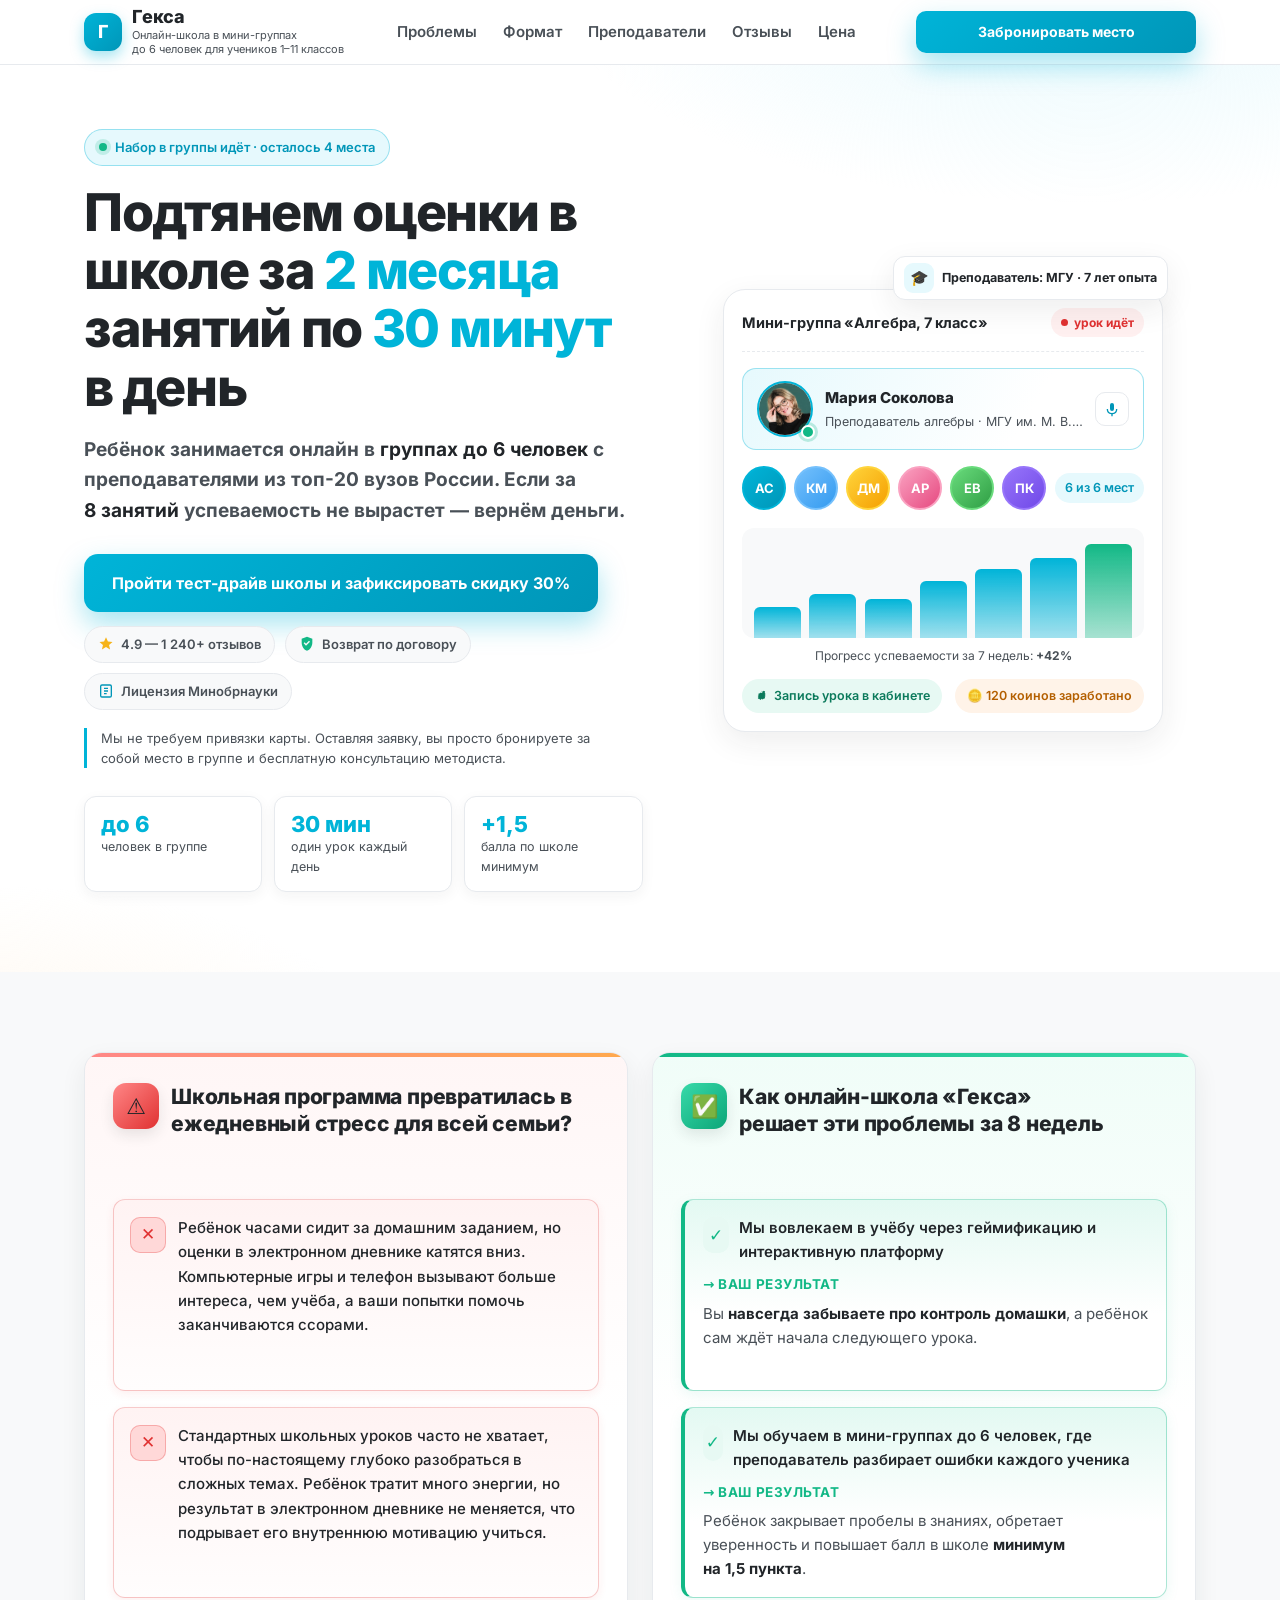
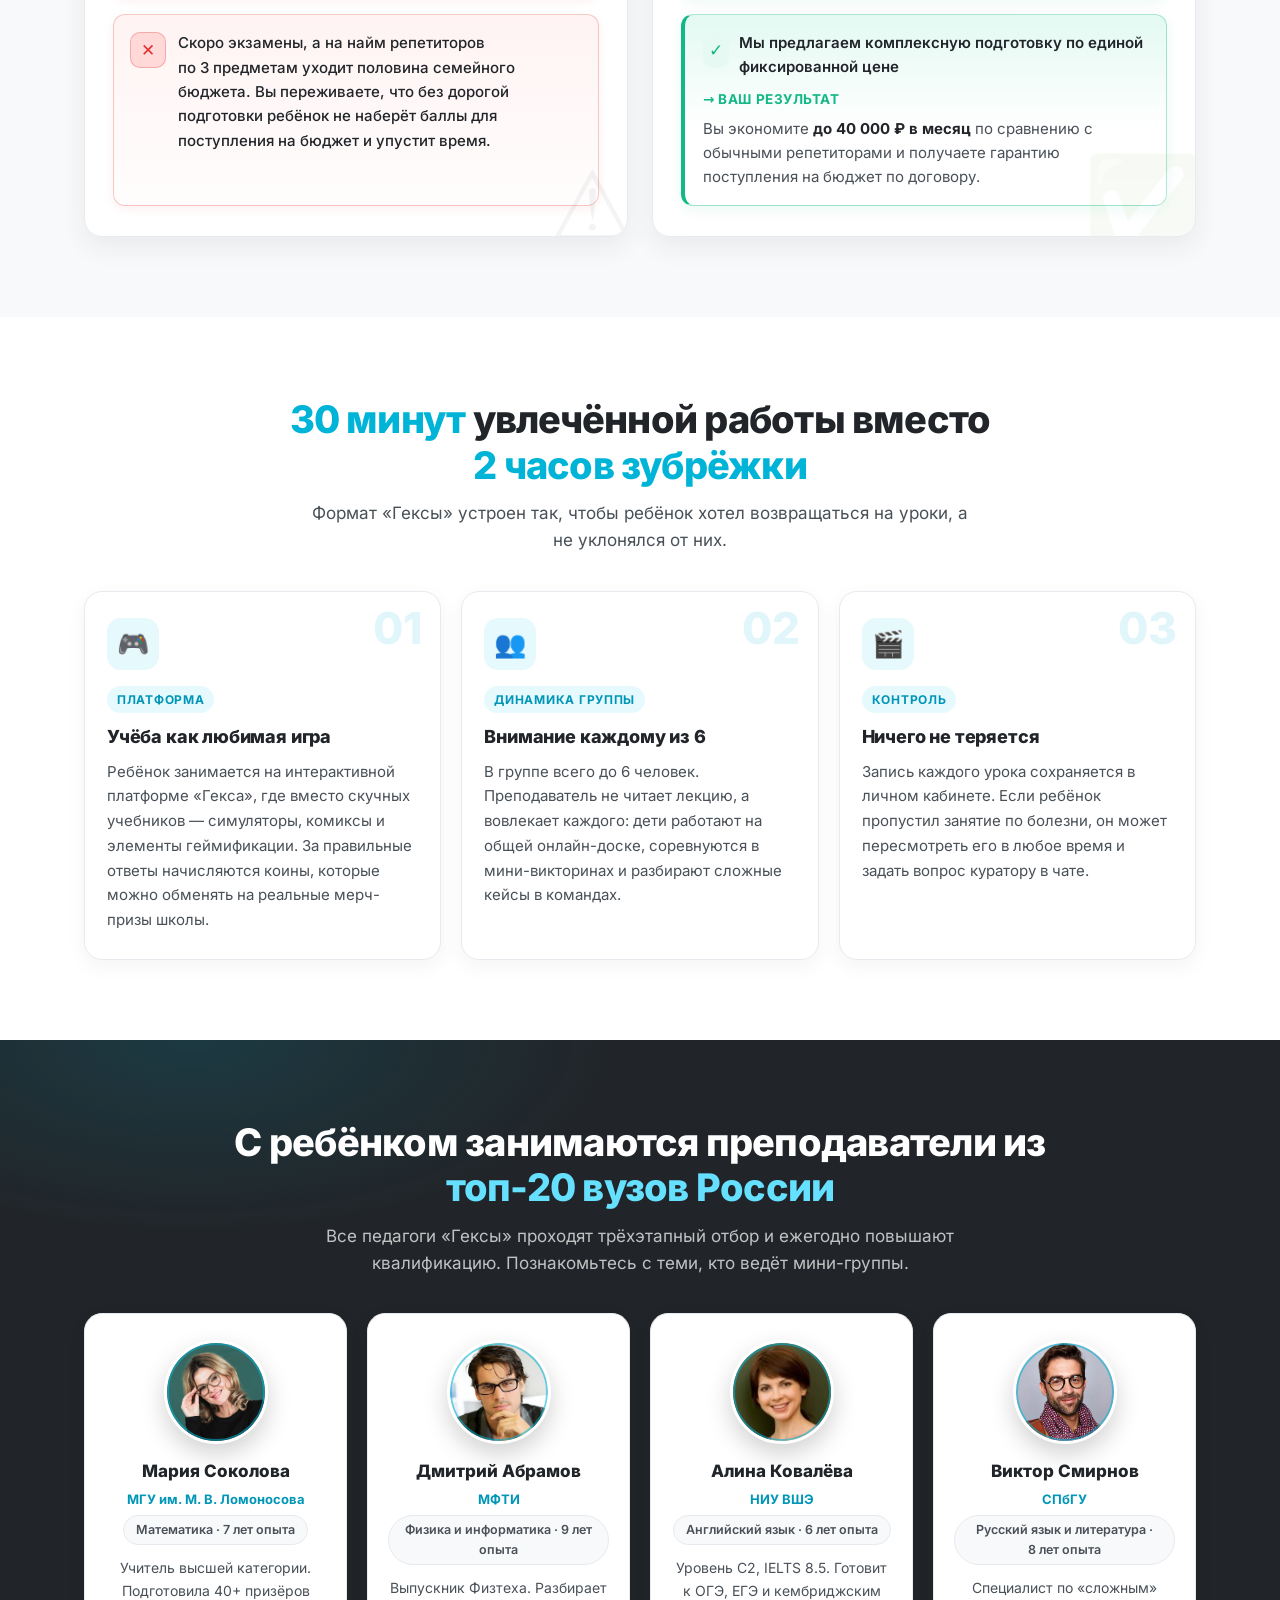
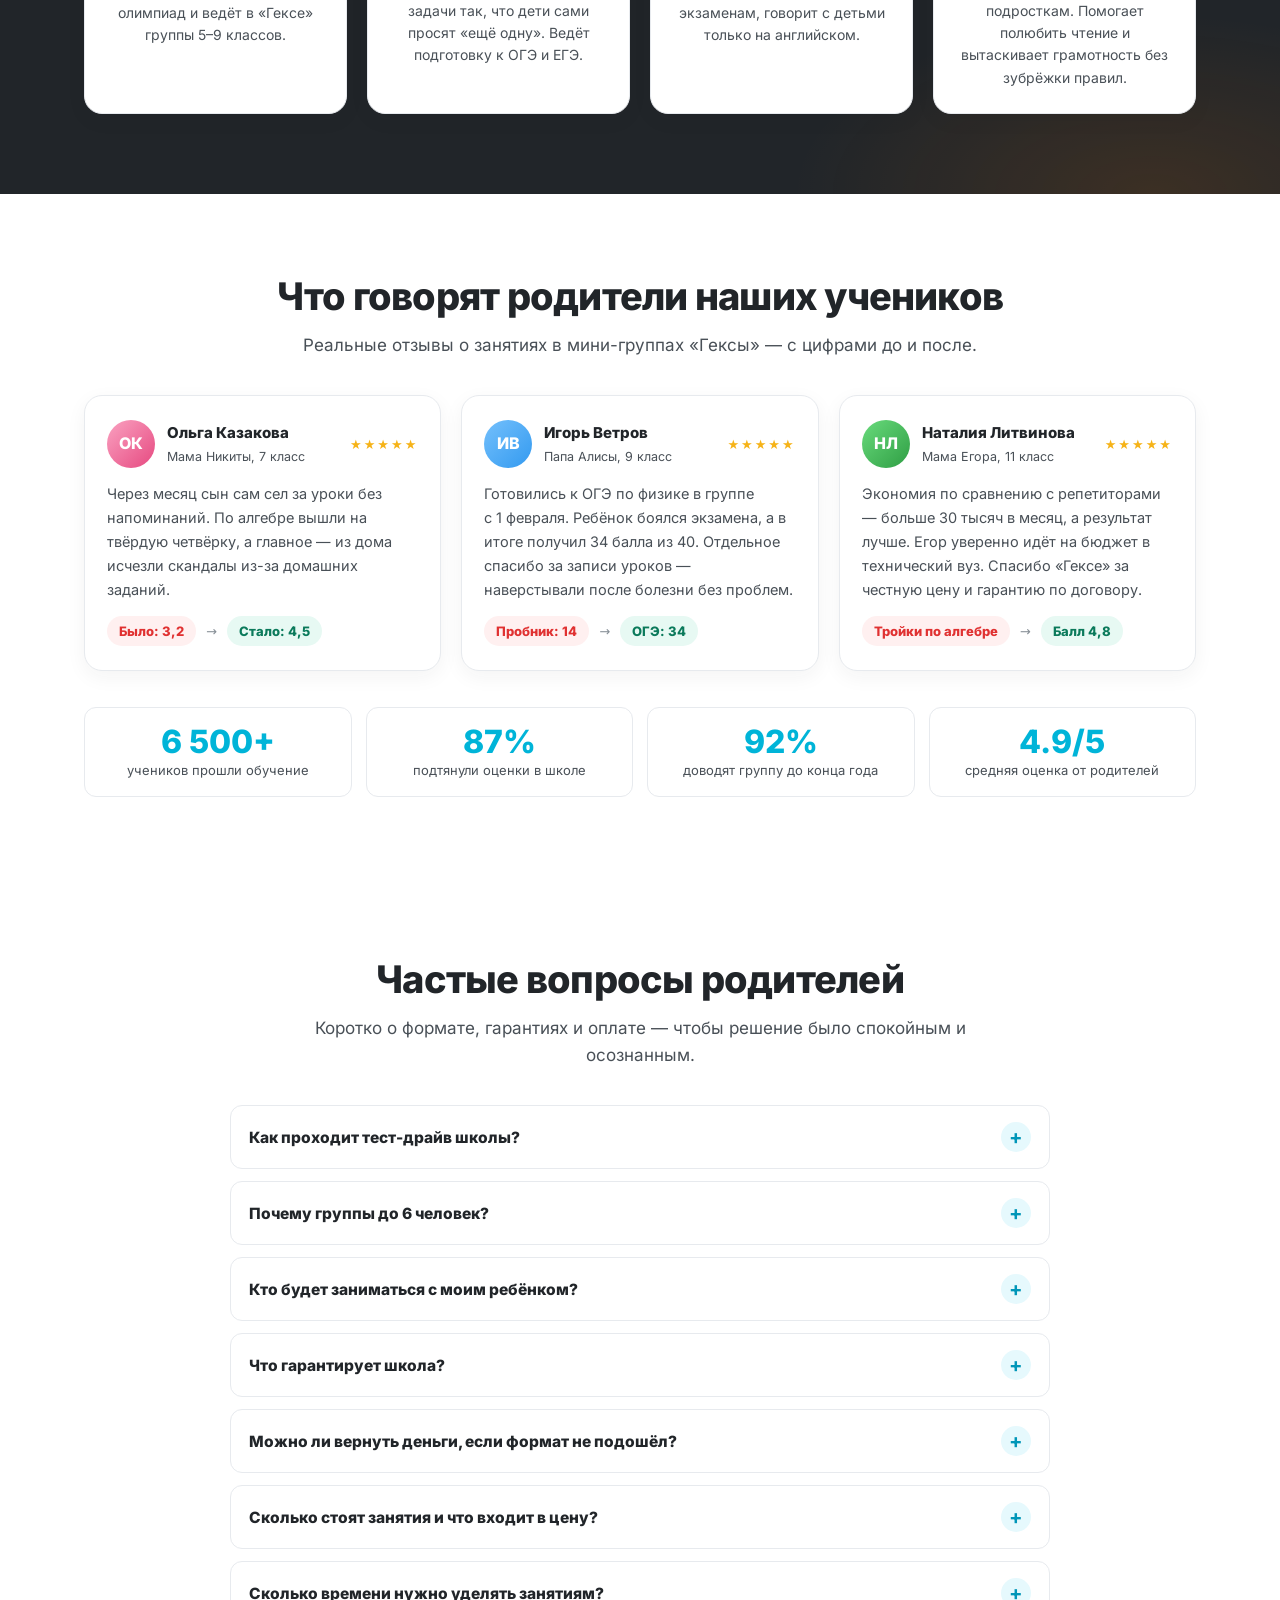
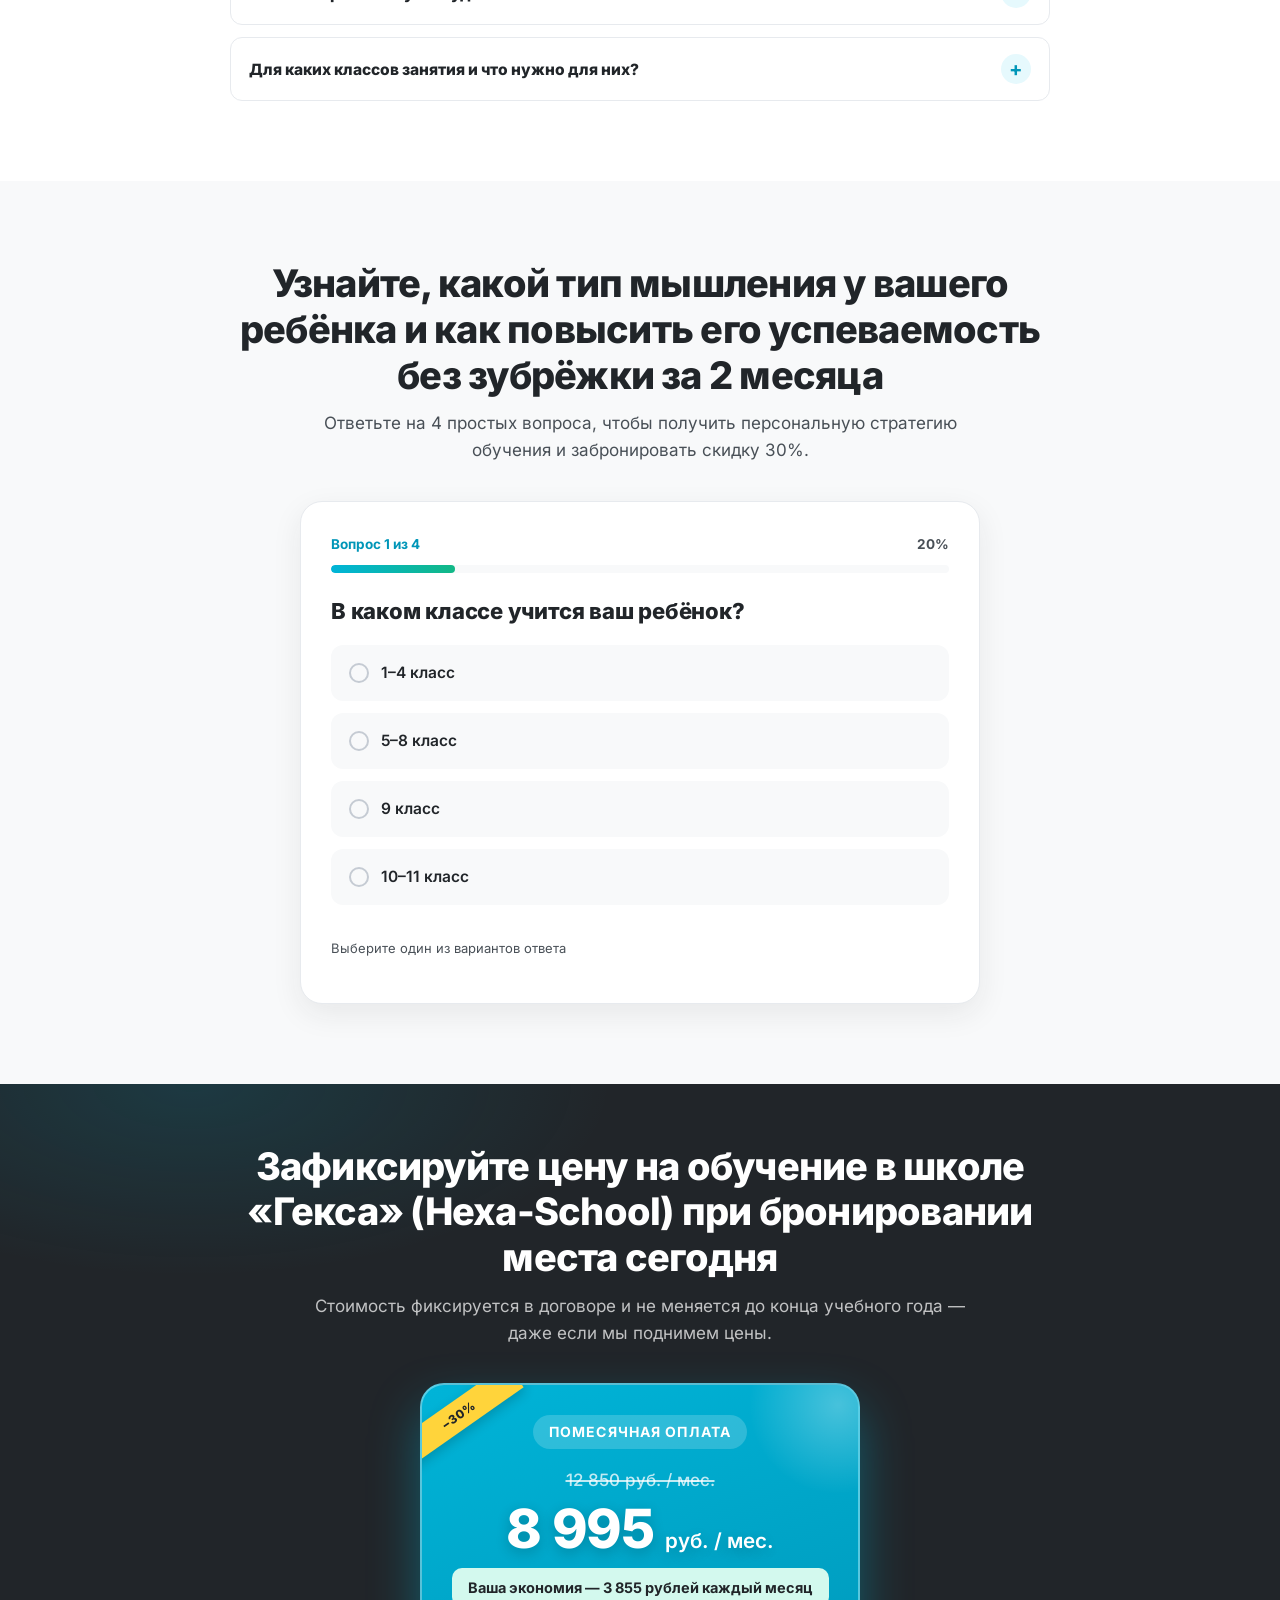
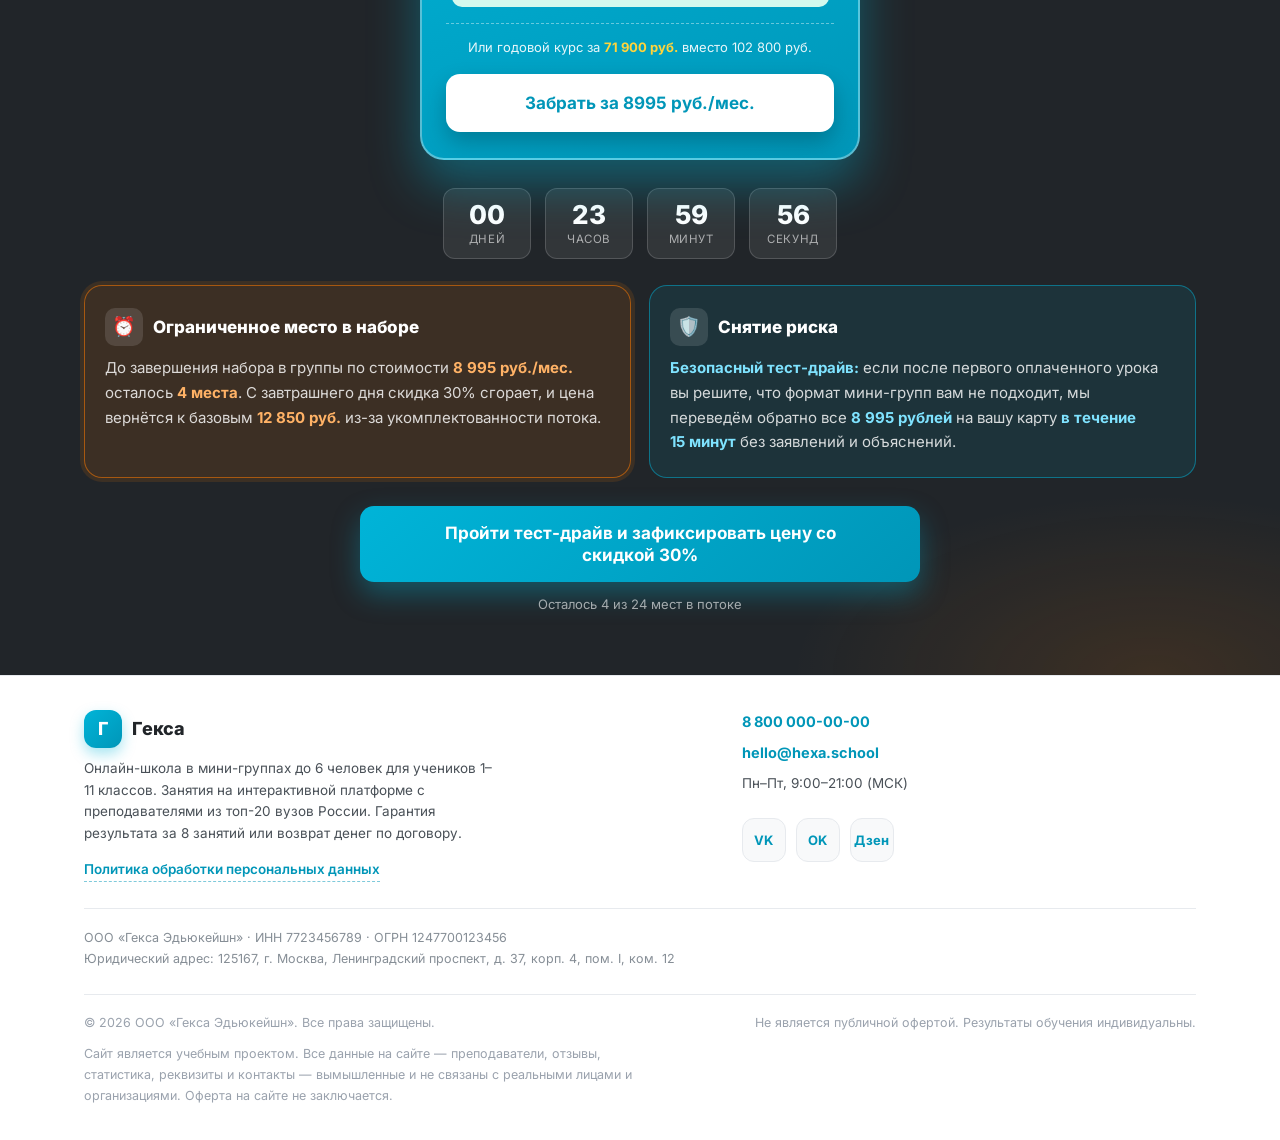
==== commit dee1c697: "Add files via upload" ====
--- a/index.html
+++ b/index.html
@@ -2426,7 +2426,7 @@
 
         <div class="offer__cta">
           <a class="btn" href="#quiz">Пройти тест-драйв и зафиксировать цену со скидкой&nbsp;30%</a>
-          <p class="offer__micro">Осталось&nbsp;4&nbsp;из&nbsp;24&nbsp;мест в потоке · Карта для оплаты не требуется</p>
+          <p class="offer__micro">Осталось&nbsp;4&nbsp;из&nbsp;24&nbsp;мест в потоке</p>
         </div>
       </div>
     </section>
